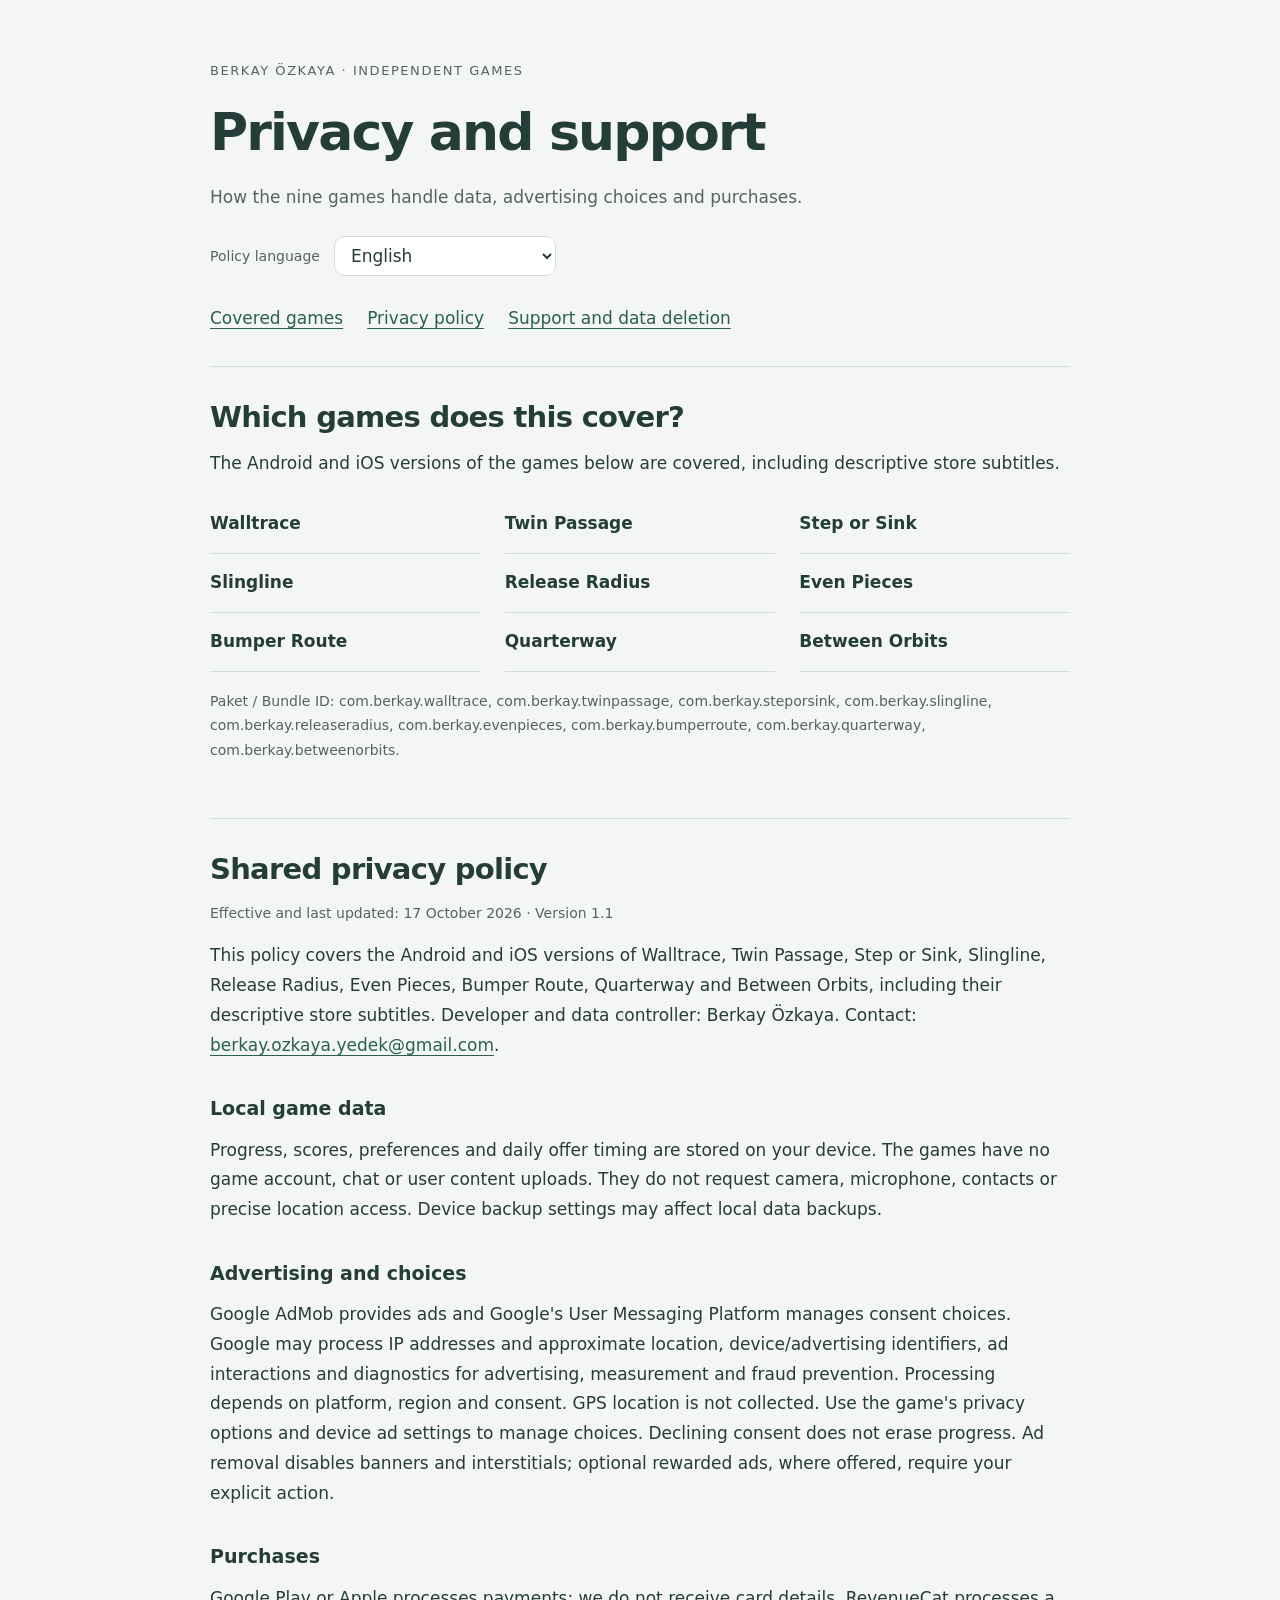
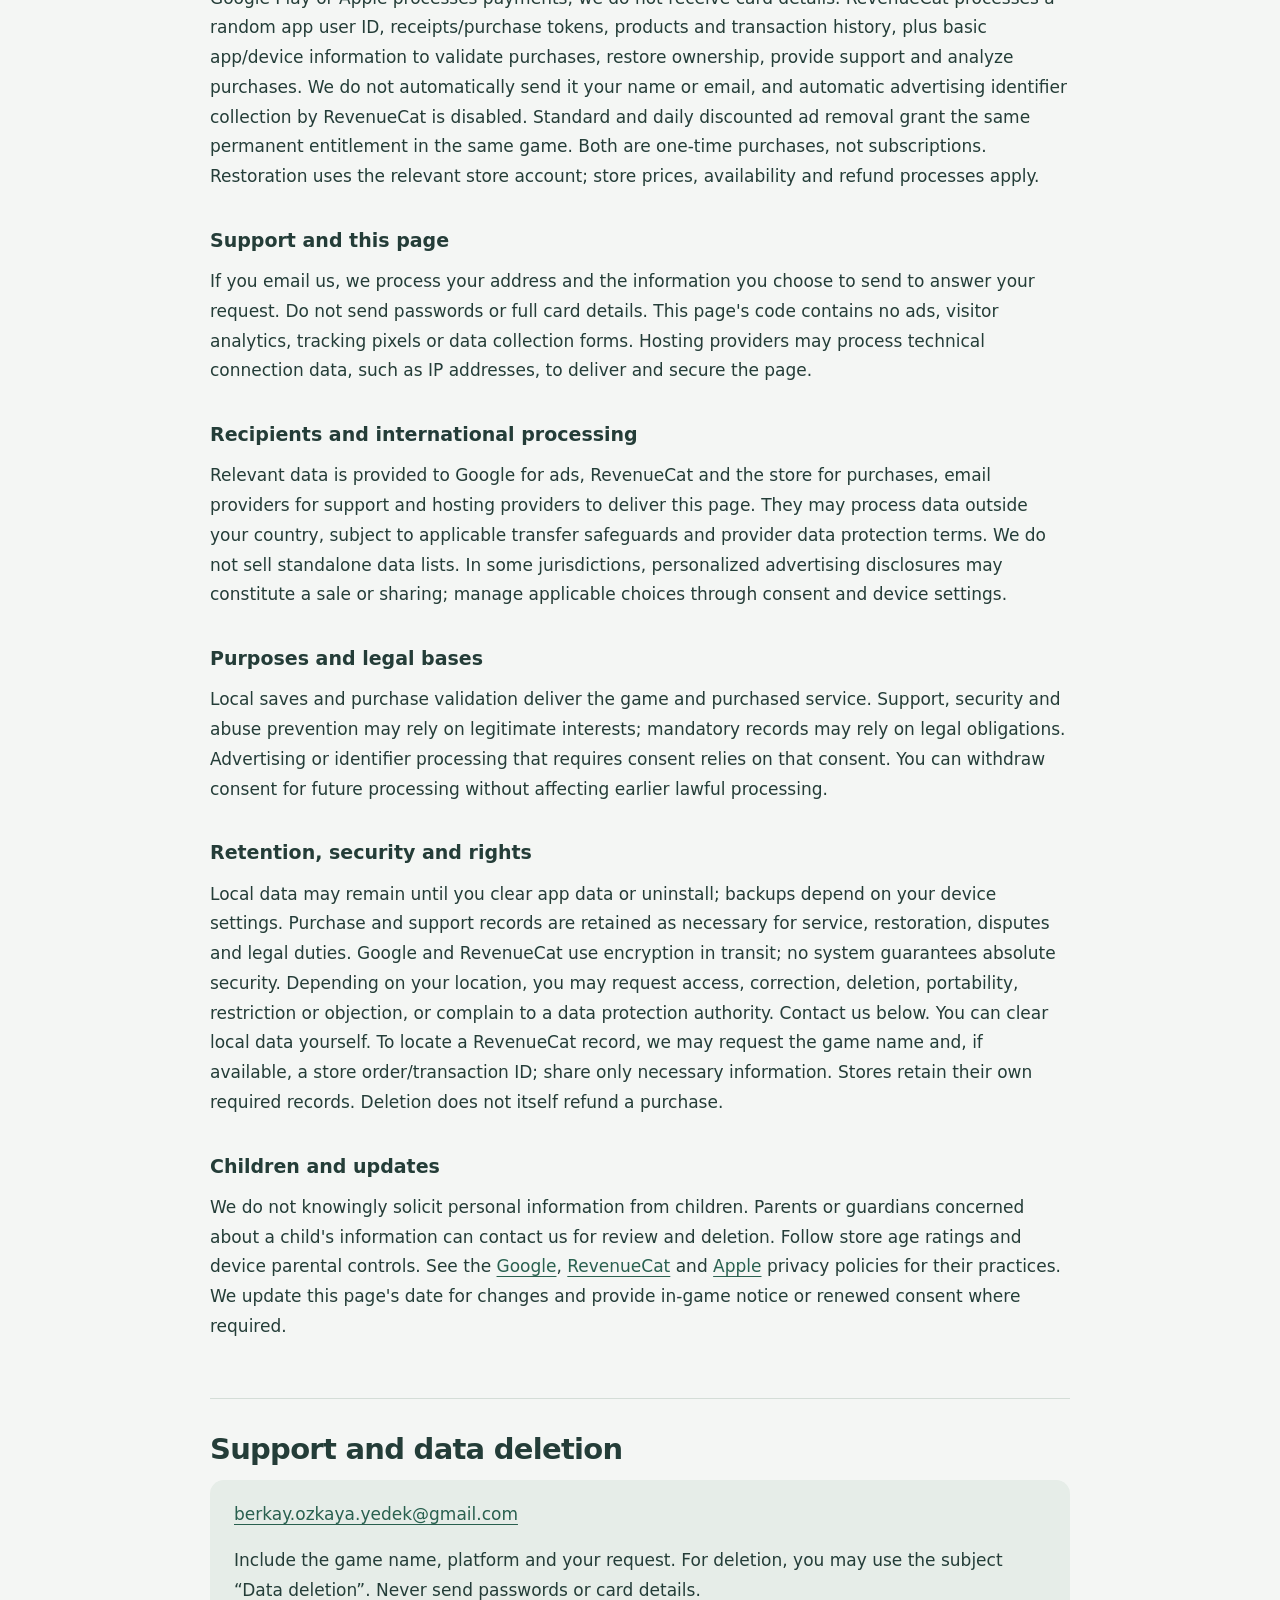
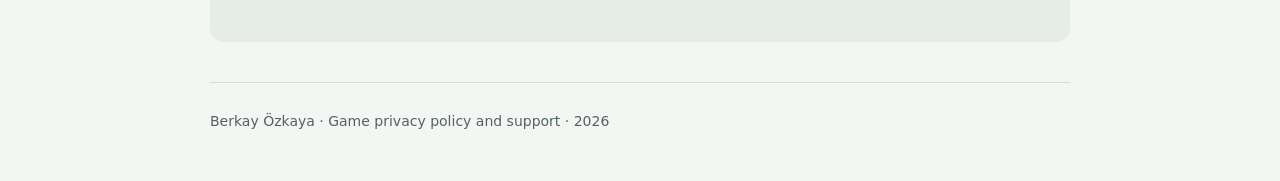
==== arcade-privacy/index.html @ fdd073fa "feat: host arcade privacy and support" ====
<!doctype html>
<html lang="tr">
<meta charset="utf-8">
<meta name="viewport" content="width=device-width,initial-scale=1">
<link rel="canonical" href="https://berkayozkya.github.io/arcade-privacy/">
<meta name="description" content="Berkay Özkaya'nın dokuz bağımsız oyunu için ortak gizlilik politikası ve destek bilgileri. Shared game privacy policy and support.">
<title>Gizlilik ve Destek · Berkay Özkaya</title>
<style>
:root{color-scheme:light;--paper:#f4f6f4;--ink:#243d38;--muted:#52645e;--line:#d4ddd7;--accent:#29604f}*{box-sizing:border-box}html{scroll-behavior:smooth;scroll-padding-top:24px}body{margin:0;background:var(--paper);color:var(--ink);font:17px/1.75 system-ui,-apple-system,BlinkMacSystemFont,"Segoe UI",sans-serif}a{color:var(--accent);text-underline-offset:4px}a:focus-visible{outline:3px solid #bc6e3b;outline-offset:5px}header,main,footer{width:min(860px,calc(100% - 40px));margin:auto}header{padding:60px 0 32px}header p{max-width:600px;color:var(--muted)}.eyebrow{font-size:13px;letter-spacing:.12em;text-transform:uppercase;color:var(--muted)}h1{font-size:clamp(32px,6vw,52px);line-height:1.15;letter-spacing:-.035em;margin:20px 0}h2{font-size:29px;line-height:1.3;letter-spacing:-.025em;margin:0 0 12px}h3{font-size:19px;margin:32px 0 10px}p{margin:0 0 16px}nav{display:flex;flex-wrap:wrap;gap:8px 24px;margin-top:28px}section{border-top:1px solid var(--line);padding:32px 0 40px}.apps{display:grid;grid-template-columns:repeat(3,1fr);gap:0 24px;list-style:none;padding:0}.apps li{padding:14px 0;border-bottom:1px solid var(--line)}.apps small{display:block;color:var(--muted);font-size:13px}.note{padding:20px 24px;background:#e6ede8;border-radius:14px}.meta{font-size:14px;color:var(--muted)}ul,ol{padding-left:24px}footer{border-top:1px solid var(--line);padding:26px 0 48px;font-size:14px;color:var(--muted)}@media(max-width:600px){header{padding-top:34px}.apps{grid-template-columns:1fr 1fr}body{font-size:16px}nav{gap:10px 18px}}@media(prefers-reduced-motion:reduce){html{scroll-behavior:auto}}

body{overflow-wrap:break-word}h1,h2{text-wrap:balance;overflow-wrap:anywhere}.language-picker{display:flex;align-items:center;gap:14px;flex-wrap:wrap;margin-top:24px}.language-picker label{font-size:14px;color:var(--muted)}select{font:inherit;color:var(--ink);background:white;border:1px solid var(--line);border-radius:10px;padding:8px 36px 8px 12px;max-width:100%}select:focus-visible{outline:3px solid #bc6e3b;outline-offset:3px}[hidden]{display:none!important}.meta{overflow-wrap:anywhere}body:not([data-locale="tr"]) .apps small{display:none}
</style>
<header>
 <div class="eyebrow">Berkay Özkaya · <span data-ui="10">Bağımsız oyunlar</span></div>
 <h1 data-ui="0">Gizlilik ve destek</h1>
 <p data-ui="1">Dokuz oyunun verilerini, reklam tercihlerini ve satın alımlarını açıklıyoruz.</p>
<div class="language-picker"><label for="policy-language" data-ui="9">Politika dili</label><select id="policy-language"><option value="tr">Türkçe</option><option value="en">English</option><option value="fr">Français</option><option value="it">Italiano</option><option value="de">Deutsch</option><option value="es">Español</option><option value="zh-CN">简体中文</option><option value="ja">日本語</option><option value="ko">한국어</option><option value="pt-BR">Português (Brasil)</option></select></div>
<nav aria-label="Sayfa bölümleri / Page sections"><a href="#oyunlar" data-ui="4">Kapsanan oyunlar</a><a href="#gizlilik" id="current-policy-link" data-ui="5">Gizlilik politikası</a><a href="#destek" data-ui="6">Destek ve veri silme</a></nav>
</header>
<main>
<section id="oyunlar" aria-labelledby="oyun-baslik">
 <h2 id="oyun-baslik" data-ui="2">Bu politika hangi oyunlar için?</h2>
 <p data-ui="3">Aşağıdaki oyunların Android ve iOS sürümleri ile mağazadaki açıklayıcı alt başlıkları kapsanır.</p>
 <ul class="apps">
  <li><strong>Walltrace</strong><small lang="tr">Duvar Hafızası</small></li><li><strong>Twin Passage</strong><small lang="tr">Çifte Kapı</small></li><li><strong>Step or Sink</strong><small lang="tr">Durursan Çöker</small></li>
  <li><strong>Slingline</strong><small lang="tr">Tek Yay</small></li><li><strong>Release Radius</strong><small lang="tr">Bırakınca Topla</small></li><li><strong>Even Pieces</strong><small lang="tr">Kalan Pay</small></li>
  <li><strong>Bumper Route</strong><small lang="tr">Tek Tampon</small></li><li><strong>Quarterway</strong><small lang="tr">Tek Dönüş</small></li><li><strong>Between Orbits</strong><small lang="tr">İçerisi / Dışarısı</small></li>
 </ul>
 <p class="meta">Paket / Bundle ID: com.berkay.walltrace, com.berkay.twinpassage, com.berkay.steporsink, com.berkay.slingline, com.berkay.releaseradius, com.berkay.evenpieces, com.berkay.bumperroute, com.berkay.quarterway, com.berkay.betweenorbits.</p>
</section>
<section class="policy" lang="tr" id="gizlilik" aria-labelledby="politika-baslik">
 <h2 id="politika-baslik">Ortak gizlilik politikası</h2>
 <p class="meta">Son güncelleme ve yürürlük tarihi: 17 Ekim 2026 · Sürüm 1.1</p>
 <p>Geliştirici ve bu oyunlar bakımından veri sorumlusu Berkay Özkaya'dır. İletişim: <a href="mailto:berkay.ozkaya.yedek@gmail.com">berkay.ozkaya.yedek@gmail.com</a>. Bu politika, oyunları ve bu destek sayfasını kullanırken verilerin nasıl işlendiğini açıklar.</p>
 <h3>1. Oyun kayıtları ve izinler</h3>
 <p>Bölüm ilerlemesi, rekorlar, tercihler ve günlük teklif süresi cihazınızda saklanır. Bu oyunlarda oyun hesabı, sohbet veya kullanıcı içeriği yükleme özelliği bulunmaz. Kamera, mikrofon, kişiler veya hassas konum izni istenmez. İşletim sisteminizin yedekleme ayarları yerel verilerin yedeklenmesini etkileyebilir.</p>
 <h3>2. Reklamlar</h3>
 <p>Reklam sunumu için Google AdMob ve izin tercihleri için Google User Messaging Platform kullanılır. Google; IP adresi ve buna dayalı yaklaşık konum, cihaz/reklam tanımlayıcıları, reklam etkileşimleri ve tanılama verilerini reklam, ölçüm ve dolandırıcılığı önleme amacıyla işleyebilir. Kullanılan veriler platforma, bölgeye ve izin tercihlerinize bağlıdır. GPS konumu toplanmaz.</p>
 <p>Gerekli bölgelerde reklam izni seçenekleri gösterilir. Oyun içindeki “Gizlilik seçenekleri” ve cihazınızın reklam ayarları üzerinden tercihlerinizi yönetebilirsiniz. İzin vermemek oyun ilerlemesini silmez. Reklamsız satın alımı banner ve bölüm arası reklamları kaldırır; isteğe bağlı ödüllü reklam sunulan sürümlerde bu reklam yalnız oyuncunun açık eylemiyle başlar.</p>
 <h3>3. Satın alımlar</h3>
 <p>Ödemeyi Google Play veya Apple App Store işler; kart bilgilerinizi almayız. RevenueCat, rastgele uygulama kullanıcı kimliği, mağaza makbuzu/satın alma belirteci, ürün ve işlem geçmişi ile temel uygulama/cihaz bilgilerini satın alım doğrulaması, sahipliğin geri yüklenmesi, destek ve satın alım analizi için işler. RevenueCat'e adınız veya e-posta adresiniz otomatik olarak gönderilmez; reklam tanımlayıcılarının RevenueCat tarafından otomatik toplanması kapalıdır.</p>
 <p>Normal reklamsız ürün ve günlük indirimli teklif aynı oyunda aynı kalıcı hakkı sağlar. Bunlar tek seferlik satın alımlardır; abonelik değildir. Geri yükleme ilgili mağaza hesabına bağlıdır. Fiyat ve uygunluk mağazada gösterilir. İade talepleri ilgili mağazanın sürecine tabidir.</p>
 <h3>4. Destek ve bu internet sayfası</h3>
 <p>Bize e-posta gönderirseniz adresinizi ve iletinizde paylaştığınız bilgileri talebinizi yanıtlamak için işleriz. Parola veya tam kart bilgisi göndermeyin. Bu sayfanın kodunda reklam, ziyaretçi analitiği, takip pikseli veya veri toplama formu bulunmaz. Barındırma hizmeti, sayfayı sunmak ve güvenliğini sağlamak için IP adresi gibi teknik bağlantı verilerini işleyebilir.</p>
 <h3>5. Paylaşım ve yurt dışına aktarım</h3>
 <p>Veriler; reklam hizmeti için Google'a, satın alım hizmeti için RevenueCat ve ilgili mağazaya, destek iletileri için e-posta hizmet sağlayıcısına ve sayfayı sunmak için barındırma sağlayıcısına aktarılabilir. Bu hizmetler verileri ülkeniz dışında da işleyebilir. Uygulanabilir hukukun gerektirdiği aktarım güvenceleri ve sağlayıcıların veri koruma koşulları geçerlidir. Verileri bağımsız bir veri listesi olarak satmayız. Bazı bölgelerde reklam tanımlayıcılarının kişiselleştirilmiş reklam için aktarımı “satış/paylaşım” sayılabilir; ilgili tercihleri izin ekranından ve cihaz ayarlarından yönetebilirsiniz.</p>
 <h3>6. İşleme amaçları ve hukuki dayanaklar</h3>
 <p>Yerel kayıt ve satın alım doğrulaması oyunun ve satın aldığınız hizmetin sağlanması içindir. Destek, güvenlik ve kötüye kullanımın önlenmesi meşru menfaatlerimize; zorunlu kayıtlar hukuki yükümlülüklere dayanabilir. İzin gerektiren reklam ve tanımlayıcı işlemleri için izin alınır. İzninizi ileriye dönük geri çekebilirsiniz; bu, önceki işlemenin hukuka uygunluğunu etkilemez.</p>
 <h3>7. Saklama ve güvenlik</h3>
 <p>Yerel kayıtlar uygulama verilerini temizleyene veya oyunu kaldırana kadar cihazda kalabilir; yedekler cihaz ayarlarınıza bağlıdır. Satın alım ve destek kayıtları hizmet, geri yükleme, uyuşmazlık çözümü ve yasal yükümlülükler için gerektiği ölçüde tutulur. Google ve RevenueCat bağlantılarında aktarım şifrelemesi kullanılır. Hiçbir sistem mutlak güvenlik garantisi vermez.</p>
 <h3>8. Haklarınız ve silme talepleri</h3>
 <p>Bulunduğunuz yere göre erişim, düzeltme, silme, taşınabilirlik, itiraz, işlemeyi kısıtlama veya yetkili veri koruma kurumuna şikâyet hakkınız olabilir. Taleplerinizi aşağıdaki destek adresine iletebilirsiniz. Yerel kayıtları cihazınızdan silebilirsiniz. RevenueCat'teki kaydınızın bulunması için oyun adı ve varsa mağaza sipariş/işlem kimliği istenebilir; yalnız gerekli bilgileri paylaşın. Mağazanın zorunlu işlem kayıtları ayrı politikalara tabidir. Veri silme talebi tek başına satın alımı iade etmez.</p>
 <h3>9. Çocukların gizliliği</h3>
 <p>Çocuklardan bilerek kişisel bilgi istemeyiz. Ebeveyn veya vasi olarak bir çocuğa ait bilgilerin işlendiğini düşünüyorsanız silme ve inceleme talebi için bize ulaşın. Mağazadaki yaş derecelendirmesini ve cihazın ebeveyn kontrollerini dikkate alın.</p>
 <h3>10. Sağlayıcı politikaları ve güncellemeler</h3>
 <p><a href="https://policies.google.com/privacy">Google gizlilik politikası</a>, <a href="https://www.revenuecat.com/privacy">RevenueCat gizlilik politikası</a> ve <a href="https://www.apple.com/legal/privacy/">Apple gizlilik politikası</a>, bu sağlayıcıların kendi işlemlerini açıklar. Önemli değişikliklerde bu sayfanın tarihini günceller, gerektiğinde oyun içinde bildirim veya yeni izin sunarız.</p>
</section>
<section class="policy" id="privacy" lang="en" aria-labelledby="english-title">
 <h2 id="english-title">Shared privacy policy</h2>
 <p class="meta">Effective and last updated: 17 October 2026 · Version 1.1</p>
 <p>This policy covers the Android and iOS versions of Walltrace, Twin Passage, Step or Sink, Slingline, Release Radius, Even Pieces, Bumper Route, Quarterway and Between Orbits, including their descriptive store subtitles. Developer and data controller: Berkay Özkaya. Contact: <a href="mailto:berkay.ozkaya.yedek@gmail.com">berkay.ozkaya.yedek@gmail.com</a>.</p>
 <h3>Local game data</h3>
 <p>Progress, scores, preferences and daily offer timing are stored on your device. The games have no game account, chat or user content uploads. They do not request camera, microphone, contacts or precise location access. Device backup settings may affect local data backups.</p>
 <h3>Advertising and choices</h3>
 <p>Google AdMob provides ads and Google's User Messaging Platform manages consent choices. Google may process IP addresses and approximate location, device/advertising identifiers, ad interactions and diagnostics for advertising, measurement and fraud prevention. Processing depends on platform, region and consent. GPS location is not collected. Use the game's privacy options and device ad settings to manage choices. Declining consent does not erase progress. Ad removal disables banners and interstitials; optional rewarded ads, where offered, require your explicit action.</p>
 <h3>Purchases</h3>
 <p>Google Play or Apple processes payments; we do not receive card details. RevenueCat processes a random app user ID, receipts/purchase tokens, products and transaction history, plus basic app/device information to validate purchases, restore ownership, provide support and analyze purchases. We do not automatically send it your name or email, and automatic advertising identifier collection by RevenueCat is disabled. Standard and daily discounted ad removal grant the same permanent entitlement in the same game. Both are one-time purchases, not subscriptions. Restoration uses the relevant store account; store prices, availability and refund processes apply.</p>
 <h3>Support and this page</h3>
 <p>If you email us, we process your address and the information you choose to send to answer your request. Do not send passwords or full card details. This page's code contains no ads, visitor analytics, tracking pixels or data collection forms. Hosting providers may process technical connection data, such as IP addresses, to deliver and secure the page.</p>
 <h3>Recipients and international processing</h3>
 <p>Relevant data is provided to Google for ads, RevenueCat and the store for purchases, email providers for support and hosting providers to deliver this page. They may process data outside your country, subject to applicable transfer safeguards and provider data protection terms. We do not sell standalone data lists. In some jurisdictions, personalized advertising disclosures may constitute a sale or sharing; manage applicable choices through consent and device settings.</p>
 <h3>Purposes and legal bases</h3>
 <p>Local saves and purchase validation deliver the game and purchased service. Support, security and abuse prevention may rely on legitimate interests; mandatory records may rely on legal obligations. Advertising or identifier processing that requires consent relies on that consent. You can withdraw consent for future processing without affecting earlier lawful processing.</p>
 <h3>Retention, security and rights</h3>
 <p>Local data may remain until you clear app data or uninstall; backups depend on your device settings. Purchase and support records are retained as necessary for service, restoration, disputes and legal duties. Google and RevenueCat use encryption in transit; no system guarantees absolute security. Depending on your location, you may request access, correction, deletion, portability, restriction or objection, or complain to a data protection authority. Contact us below. You can clear local data yourself. To locate a RevenueCat record, we may request the game name and, if available, a store order/transaction ID; share only necessary information. Stores retain their own required records. Deletion does not itself refund a purchase.</p>
 <h3>Children and updates</h3>
 <p>We do not knowingly solicit personal information from children. Parents or guardians concerned about a child's information can contact us for review and deletion. Follow store age ratings and device parental controls. See the <a href="https://policies.google.com/privacy">Google</a>, <a href="https://www.revenuecat.com/privacy">RevenueCat</a> and <a href="https://www.apple.com/legal/privacy/">Apple</a> privacy policies for their practices. We update this page's date for changes and provide in-game notice or renewed consent where required.</p>
</section>
<section class="policy" id="policy-fr" lang="fr" aria-labelledby="title-fr">
<h2 id="title-fr">Politique de confidentialité commune</h2>
<p class="meta">Date d’effet et dernière mise à jour : 17 octobre 2026 · Version 1.1</p>
<p>Cette politique couvre les versions Android et iOS des neuf jeux indiqués ci-dessus, y compris leurs sous-titres descriptifs en boutique. Développeur et responsable du traitement : Berkay Özkaya. Contact : <a href="mailto:berkay.ozkaya.yedek@gmail.com">berkay.ozkaya.yedek@gmail.com</a>.</p>
<h3>Données locales du jeu</h3>
<p>La progression, les scores, les préférences et la durée de l’offre quotidienne sont enregistrés sur votre appareil. Les jeux ne proposent ni compte de jeu, ni discussion, ni téléversement de contenu utilisateur. Ils ne demandent pas l’accès à la caméra, au microphone, aux contacts ou à la position précise. Les réglages de sauvegarde de l’appareil peuvent influer sur les copies des données locales.</p>
<h3>Publicité et choix</h3>
<p>Google AdMob fournit les publicités et Google User Messaging Platform gère les choix de consentement. Google peut traiter l’adresse IP et la position approximative qui en découle, les identifiants de l’appareil ou publicitaires, les interactions avec les annonces et les diagnostics à des fins de publicité, de mesure et de prévention de la fraude. Le traitement dépend de la plateforme, de la région et du consentement. La position GPS n’est pas collectée. Vous pouvez gérer vos choix dans les options de confidentialité du jeu et les réglages publicitaires de l’appareil. Refuser le consentement n’efface pas la progression. L’achat de suppression des publicités retire les bannières et les interstitiels ; les publicités récompensées facultatives, lorsqu’elles sont proposées, nécessitent votre action explicite.</p>
<h3>Achats</h3>
<p>Google Play ou Apple traite les paiements ; nous ne recevons pas les données de votre carte. RevenueCat traite un identifiant utilisateur d’application aléatoire, les reçus ou jetons d’achat, les produits et l’historique des transactions, ainsi que des informations élémentaires sur l’application et l’appareil, pour vérifier les achats, restaurer les droits, assurer l’assistance et analyser les achats. Nous ne lui transmettons pas automatiquement votre nom ou votre adresse électronique. La collecte automatique des identifiants publicitaires par RevenueCat est désactivée. Le produit standard et l’offre quotidienne à prix réduit accordent le même droit permanent dans le même jeu. Il s’agit d’achats uniques, sans abonnement. La restauration utilise le compte de la boutique concernée ; les prix, la disponibilité et les procédures de remboursement de cette boutique s’appliquent.</p>
<h3>Assistance et cette page</h3>
<p>Si vous nous écrivez, nous traitons votre adresse et les informations que vous choisissez d’envoyer afin de répondre à votre demande. N’envoyez pas de mot de passe ni les données complètes d’une carte bancaire. Le code de cette page ne contient ni publicité, ni outil d’analyse des visites, ni pixel de suivi, ni formulaire de collecte. L’hébergeur peut traiter des données techniques de connexion, comme l’adresse IP, pour fournir et sécuriser la page.</p>
<h3>Destinataires et traitement international</h3>
<p>Les données pertinentes sont transmises à Google pour les publicités, à RevenueCat et à la boutique pour les achats, au fournisseur de messagerie pour l’assistance et à l’hébergeur pour cette page. Ces prestataires peuvent traiter des données hors de votre pays, sous réserve des garanties de transfert applicables et de leurs conditions de protection des données. Nous ne vendons pas de listes de données autonomes. Dans certaines juridictions, la communication de données pour la publicité personnalisée peut être considérée comme une vente ou un partage ; les choix correspondants se gèrent dans les écrans de consentement et les réglages de l’appareil.</p>
<h3>Finalités et bases juridiques</h3>
<p>Les sauvegardes locales et la vérification des achats servent à fournir le jeu et le service acheté. L’assistance, la sécurité et la prévention des abus peuvent reposer sur nos intérêts légitimes ; les enregistrements obligatoires peuvent reposer sur des obligations légales. Le consentement est recueilli pour les traitements publicitaires ou d’identifiants qui l’exigent. Vous pouvez le retirer pour l’avenir sans remettre en cause la licéité des traitements antérieurs.</p>
<h3>Conservation, sécurité et droits</h3>
<p>Les données locales peuvent rester jusqu’à l’effacement des données de l’application ou sa désinstallation ; les sauvegardes dépendent des réglages de l’appareil. Les données d’achat et d’assistance sont conservées dans la mesure nécessaire au service, à la restauration, aux litiges et aux obligations légales. Les échanges avec Google et RevenueCat sont chiffrés en transit ; aucun système ne garantit une sécurité absolue. Selon votre lieu de résidence, vous pouvez demander l’accès, la rectification, l’effacement, la portabilité, la limitation ou l’opposition au traitement, ou déposer une réclamation auprès d’une autorité de protection des données. Contactez l’adresse ci-dessus. Vous pouvez effacer vous-même les données locales. Pour retrouver un dossier RevenueCat, nous pouvons demander le nom du jeu et, si disponible, l’identifiant de commande ou de transaction de la boutique ; ne partagez que les informations nécessaires. Les boutiques conservent leurs propres enregistrements obligatoires. L’effacement ne rembourse pas automatiquement un achat.</p>
<h3>Enfants et mises à jour</h3>
<p>Nous ne sollicitons pas sciemment de renseignements personnels auprès d’enfants. Un parent ou tuteur préoccupé par le traitement des données d’un enfant peut nous contacter pour examen et suppression. Tenez compte des classifications d’âge des boutiques et du contrôle parental de l’appareil. Les politiques des prestataires ci-dessous décrivent leurs pratiques. Nous actualisons la date de cette page en cas de modification et fournissons, si nécessaire, une notification dans le jeu ou une nouvelle demande de consentement.</p>
<p class="meta"><a href="https://policies.google.com/privacy">Google</a> · <a href="https://www.revenuecat.com/privacy">RevenueCat</a> · <a href="https://www.apple.com/legal/privacy/">Apple</a></p></section>
<section class="policy" id="policy-it" lang="it" aria-labelledby="title-it">
<h2 id="title-it">Informativa sulla privacy comune</h2>
<p class="meta">Data di efficacia e ultimo aggiornamento: 17 ottobre 2026 · Versione 1.1</p>
<p>Questa informativa riguarda le versioni Android e iOS dei nove giochi elencati sopra, compresi i sottotitoli descrittivi negli store. Sviluppatore e titolare del trattamento: Berkay Özkaya. Contatto: <a href="mailto:berkay.ozkaya.yedek@gmail.com">berkay.ozkaya.yedek@gmail.com</a>.</p>
<h3>Dati locali del gioco</h3>
<p>Progressi, punteggi, preferenze e durata dell’offerta giornaliera sono salvati sul dispositivo. I giochi non includono un account di gioco, una chat o il caricamento di contenuti degli utenti. Non richiedono accesso a fotocamera, microfono, contatti o posizione precisa. Le impostazioni di backup del dispositivo possono influire sulle copie dei dati locali.</p>
<h3>Pubblicità e scelte</h3>
<p>Google AdMob fornisce gli annunci e Google User Messaging Platform gestisce le scelte sul consenso. Google può trattare indirizzi IP e posizione approssimativa derivata, identificativi del dispositivo o pubblicitari, interazioni con gli annunci e dati diagnostici per pubblicità, misurazione e prevenzione delle frodi. Il trattamento dipende da piattaforma, area geografica e consenso. La posizione GPS non viene raccolta. Le scelte si gestiscono nelle opzioni privacy del gioco e nelle impostazioni pubblicitarie del dispositivo. Rifiutare il consenso non cancella i progressi. L’acquisto senza pubblicità disattiva banner e interstitial; gli eventuali annunci con premio facoltativi richiedono un’azione esplicita del giocatore.</p>
<h3>Acquisti</h3>
<p>Google Play o Apple elabora i pagamenti; non riceviamo i dati della carta. RevenueCat tratta un identificativo casuale dell’utente dell’app, ricevute o token di acquisto, prodotti e cronologia delle transazioni, oltre a informazioni di base sull’app e sul dispositivo, per verificare gli acquisti, ripristinare i diritti, fornire assistenza e analizzare gli acquisti. Non gli inviamo automaticamente nome o email; la raccolta automatica degli identificativi pubblicitari da parte di RevenueCat è disabilitata. Il prodotto standard e l’offerta giornaliera scontata concedono lo stesso diritto permanente nello stesso gioco. Sono acquisti una tantum, non abbonamenti. Il ripristino usa l’account dello store pertinente; valgono prezzi, disponibilità e procedure di rimborso dello store.</p>
<h3>Assistenza e questa pagina</h3>
<p>Se ci scrivi, trattiamo il tuo indirizzo e le informazioni che scegli di inviare per rispondere alla richiesta. Non inviare password o dati completi della carta. Il codice di questa pagina non contiene annunci, analisi dei visitatori, pixel di tracciamento o moduli di raccolta dati. Il fornitore di hosting può trattare dati tecnici di connessione, come l’indirizzo IP, per fornire e proteggere la pagina.</p>
<h3>Destinatari e trattamento internazionale</h3>
<p>I dati pertinenti vengono forniti a Google per gli annunci, a RevenueCat e allo store per gli acquisti, al servizio email per l’assistenza e all’hosting per questa pagina. Possono essere trattati fuori dal tuo paese, nel rispetto delle garanzie di trasferimento applicabili e delle condizioni di protezione dei dati dei fornitori. Non vendiamo elenchi di dati autonomi. In alcune giurisdizioni la comunicazione di dati per pubblicità personalizzata può costituire vendita o condivisione; puoi gestire le scelte pertinenti tramite consenso e impostazioni del dispositivo.</p>
<h3>Finalità e basi giuridiche</h3>
<p>I salvataggi locali e la verifica degli acquisti consentono di fornire il gioco e il servizio acquistato. Assistenza, sicurezza e prevenzione degli abusi possono basarsi sui nostri interessi legittimi; le registrazioni obbligatorie possono basarsi su obblighi di legge. I trattamenti pubblicitari o degli identificativi che richiedono consenso si basano sul consenso raccolto. Puoi revocarlo per il futuro senza pregiudicare la liceità dei trattamenti precedenti.</p>
<h3>Conservazione, sicurezza e diritti</h3>
<p>I dati locali possono rimanere fino alla cancellazione dei dati dell’app o alla disinstallazione; i backup dipendono dalle impostazioni del dispositivo. I dati di acquisto e assistenza sono conservati per quanto necessario a servizio, ripristino, controversie e obblighi legali. Le comunicazioni con Google e RevenueCat sono cifrate durante il trasferimento; nessun sistema garantisce sicurezza assoluta. In base al luogo in cui ti trovi, puoi chiedere accesso, rettifica, cancellazione, portabilità, limitazione o opposizione, oppure presentare reclamo all’autorità di protezione dei dati. Scrivici all’indirizzo sopra. Puoi cancellare i dati locali dal dispositivo. Per individuare un record RevenueCat potremmo chiedere nome del gioco ed eventuale identificativo di ordine o transazione dello store: condividi solo il necessario. Gli store conservano i propri dati obbligatori. La cancellazione non comporta automaticamente un rimborso.</p>
<h3>Minori e aggiornamenti</h3>
<p>Non chiediamo consapevolmente informazioni personali ai bambini. Genitori o tutori che ritengano siano stati trattati dati di un minore possono contattarci per verifica e cancellazione. Considera le classificazioni d’età degli store e i controlli parentali del dispositivo. Le informative dei fornitori riportate sotto descrivono le loro pratiche. Aggiorniamo la data della pagina in caso di modifiche e, se necessario, mostriamo un avviso nel gioco o chiediamo nuovamente il consenso.</p>
<p class="meta"><a href="https://policies.google.com/privacy">Google</a> · <a href="https://www.revenuecat.com/privacy">RevenueCat</a> · <a href="https://www.apple.com/legal/privacy/">Apple</a></p></section>
<section class="policy" id="policy-de" lang="de" aria-labelledby="title-de">
<h2 id="title-de">Gemeinsame Datenschutzerklärung</h2>
<p class="meta">Gültig seit und zuletzt aktualisiert: 17. Oktober 2026 · Version 1.1</p>
<p>Diese Erklärung gilt für die Android- und iOS-Versionen der neun oben genannten Spiele einschließlich ihrer beschreibenden Untertitel im Store. Entwickler und Verantwortlicher für die Datenverarbeitung: Berkay Özkaya. Kontakt: <a href="mailto:berkay.ozkaya.yedek@gmail.com">berkay.ozkaya.yedek@gmail.com</a>.</p>
<h3>Lokale Spieldaten</h3>
<p>Fortschritt, Punktestände, Einstellungen und die Laufzeit des täglichen Angebots werden auf deinem Gerät gespeichert. Die Spiele bieten weder ein Spielkonto noch Chat oder das Hochladen von Nutzerinhalten. Sie fordern keinen Zugriff auf Kamera, Mikrofon, Kontakte oder den genauen Standort an. Die Sicherungseinstellungen des Geräts können lokale Datensicherungen beeinflussen.</p>
<h3>Werbung und Auswahlmöglichkeiten</h3>
<p>Google AdMob stellt Werbung bereit; Googles User Messaging Platform verwaltet Einwilligungsentscheidungen. Google kann IP-Adressen und daraus abgeleitete ungefähre Standorte, Geräte- oder Werbekennungen, Anzeigeninteraktionen und Diagnosedaten für Werbung, Messung und Betrugsprävention verarbeiten. Die Verarbeitung hängt von Plattform, Region und Einwilligung ab. GPS-Standortdaten werden nicht erhoben. Du kannst deine Auswahl in den Datenschutzoptionen des Spiels und den Werbeeinstellungen des Geräts verwalten. Eine verweigerte Einwilligung löscht den Fortschritt nicht. Der Kauf zur Werbeentfernung deaktiviert Banner und Zwischenanzeigen; gegebenenfalls angebotene freiwillige Anzeigen mit Belohnung starten nur durch deine ausdrückliche Aktion.</p>
<h3>Käufe</h3>
<p>Google Play oder Apple verarbeitet die Zahlung; wir erhalten keine Kartendaten. RevenueCat verarbeitet eine zufällige App-Nutzerkennung, Belege oder Kauftokens, Produkte und den Transaktionsverlauf sowie grundlegende App- und Gerätedaten, um Käufe zu prüfen, Berechtigungen wiederherzustellen, Support zu leisten und Käufe auszuwerten. Wir übermitteln deinen Namen oder deine E-Mail-Adresse nicht automatisch. Die automatische Erfassung von Werbekennungen durch RevenueCat ist deaktiviert. Das reguläre Produkt und das vergünstigte Tagesangebot gewähren dieselbe dauerhafte Berechtigung im selben Spiel. Es sind Einmalkäufe, keine Abonnements. Die Wiederherstellung erfolgt über das jeweilige Store-Konto; Preise, Verfügbarkeit und Erstattungsverfahren des Stores gelten.</p>
<h3>Support und diese Seite</h3>
<p>Wenn du uns eine E-Mail sendest, verarbeiten wir deine Adresse und die von dir übermittelten Angaben zur Beantwortung deiner Anfrage. Sende keine Passwörter oder vollständigen Kartendaten. Der Code dieser Seite enthält keine Werbung, Besucheranalyse, Tracking-Pixel oder Formulare zur Datenerfassung. Der Hostinganbieter kann technische Verbindungsdaten wie die IP-Adresse verarbeiten, um die Seite bereitzustellen und abzusichern.</p>
<h3>Empfänger und internationale Verarbeitung</h3>
<p>Relevante Daten gehen an Google für Werbung, RevenueCat und den Store für Käufe, den E-Mail-Anbieter für Support und den Hostinganbieter für diese Seite. Diese Anbieter können Daten außerhalb deines Landes verarbeiten; anwendbare Übermittlungsgarantien und ihre Datenschutzbedingungen gelten. Wir verkaufen keine eigenständigen Datenlisten. In manchen Rechtsordnungen kann die Weitergabe für personalisierte Werbung als Verkauf oder Teilen gelten. Entsprechende Einstellungen kannst du über Einwilligungsdialoge und Geräteeinstellungen verwalten.</p>
<h3>Zwecke und Rechtsgrundlagen</h3>
<p>Lokale Speicherstände und Kaufprüfungen dienen der Bereitstellung des Spiels und der gekauften Leistung. Support, Sicherheit und Missbrauchsvermeidung können auf berechtigten Interessen beruhen; vorgeschriebene Aufzeichnungen auf gesetzlichen Pflichten. Einwilligungspflichtige Werbe- oder Kennungsverarbeitung erfolgt auf Grundlage der erteilten Einwilligung. Du kannst diese für die Zukunft widerrufen; die Rechtmäßigkeit früherer Verarbeitung bleibt unberührt.</p>
<h3>Speicherung, Sicherheit und Rechte</h3>
<p>Lokale Daten können bis zum Löschen der App-Daten oder zur Deinstallation verbleiben; Sicherungen hängen von den Geräteeinstellungen ab. Kauf- und Supportdaten werden so lange aufbewahrt, wie dies für Leistung, Wiederherstellung, Streitfälle und gesetzliche Pflichten erforderlich ist. Verbindungen zu Google und RevenueCat sind beim Transport verschlüsselt; kein System garantiert absolute Sicherheit. Je nach Aufenthaltsort kannst du Auskunft, Berichtigung, Löschung, Übertragbarkeit, Einschränkung oder Widerspruch verlangen oder dich bei einer Datenschutzbehörde beschweren. Schreibe an die obige Adresse. Lokale Daten kannst du selbst löschen. Zum Auffinden eines RevenueCat-Datensatzes können wir den Spielnamen und, falls vorhanden, die Bestell- oder Transaktionsnummer des Stores erfragen. Teile nur notwendige Angaben. Stores bewahren ihre eigenen vorgeschriebenen Aufzeichnungen auf. Eine Löschung bewirkt nicht automatisch eine Erstattung.</p>
<h3>Kinder und Änderungen</h3>
<p>Wir fordern Kinder nicht wissentlich zur Angabe personenbezogener Daten auf. Eltern oder Sorgeberechtigte können sich bei Bedenken zu Daten eines Kindes zwecks Prüfung und Löschung an uns wenden. Beachte Store-Altersfreigaben und die Kindersicherung des Geräts. Die unten verlinkten Datenschutzerklärungen der Anbieter erläutern deren Verfahren. Bei Änderungen aktualisieren wir das Datum dieser Seite und informieren bei Bedarf im Spiel oder holen erneut eine Einwilligung ein.</p>
<p class="meta"><a href="https://policies.google.com/privacy">Google</a> · <a href="https://www.revenuecat.com/privacy">RevenueCat</a> · <a href="https://www.apple.com/legal/privacy/">Apple</a></p></section>
<section class="policy" id="policy-es" lang="es" aria-labelledby="title-es">
<h2 id="title-es">Política de privacidad compartida</h2>
<p class="meta">Fecha de entrada en vigor y última actualización: 17 de octubre de 2026 · Versión 1.1</p>
<p>Esta política se aplica a las versiones para Android e iOS de los nueve juegos indicados arriba, incluidos sus subtítulos descriptivos en las tiendas. Desarrollador y responsable del tratamiento: Berkay Özkaya. Contacto: <a href="mailto:berkay.ozkaya.yedek@gmail.com">berkay.ozkaya.yedek@gmail.com</a>.</p>
<h3>Datos locales del juego</h3>
<p>El progreso, las puntuaciones, las preferencias y la duración de la oferta diaria se guardan en el dispositivo. Los juegos no incluyen cuenta de juego, chat ni carga de contenido de usuarios. No solicitan acceso a la cámara, al micrófono, a los contactos ni a la ubicación precisa. La configuración de copias de seguridad del dispositivo puede afectar a las copias de los datos locales.</p>
<h3>Publicidad y opciones</h3>
<p>Google AdMob proporciona anuncios y Google User Messaging Platform gestiona las opciones de consentimiento. Google puede tratar direcciones IP y la ubicación aproximada derivada, identificadores del dispositivo o publicitarios, interacciones con anuncios y diagnósticos para publicidad, medición y prevención del fraude. El tratamiento depende de la plataforma, la región y el consentimiento. No se recoge la ubicación GPS. Puedes gestionar tus opciones en las opciones de privacidad del juego y los ajustes publicitarios del dispositivo. Rechazar el consentimiento no borra el progreso. La compra para quitar anuncios desactiva los banners y los intersticiales; los anuncios con recompensa opcionales, cuando se ofrezcan, requieren una acción expresa del jugador.</p>
<h3>Compras</h3>
<p>Google Play o Apple procesa los pagos; no recibimos los datos de tu tarjeta. RevenueCat trata un identificador aleatorio de usuario de la aplicación, recibos o tokens de compra, productos e historial de transacciones, además de información básica sobre la aplicación y el dispositivo, para verificar compras, restaurar derechos, prestar asistencia y analizar compras. No le enviamos automáticamente tu nombre o correo electrónico; la recogida automática de identificadores publicitarios de RevenueCat está desactivada. El producto habitual y la oferta diaria con descuento conceden el mismo derecho permanente en el mismo juego. Son compras de pago único, no suscripciones. La restauración utiliza la cuenta de la tienda correspondiente; se aplican sus precios, disponibilidad y procedimientos de reembolso.</p>
<h3>Asistencia y esta página</h3>
<p>Si nos escribes, tratamos tu dirección y la información que decidas enviar para responder a tu solicitud. No envíes contraseñas ni datos completos de tarjetas. El código de esta página no contiene anuncios, analítica de visitantes, píxeles de seguimiento ni formularios de recogida de datos. El proveedor de alojamiento puede tratar datos técnicos de conexión, como la dirección IP, para servir y proteger la página.</p>
<h3>Destinatarios y tratamiento internacional</h3>
<p>Los datos pertinentes se facilitan a Google para los anuncios, a RevenueCat y la tienda para las compras, al proveedor de correo para la asistencia y al de alojamiento para esta página. Pueden tratar datos fuera de tu país, con las garantías de transferencia aplicables y las condiciones de protección de datos de los proveedores. No vendemos listas independientes de datos. En algunas jurisdicciones, la comunicación de datos para publicidad personalizada puede considerarse venta o intercambio; las opciones correspondientes se gestionan mediante el consentimiento y los ajustes del dispositivo.</p>
<h3>Finalidades y bases jurídicas</h3>
<p>Los guardados locales y la verificación de compras permiten prestar el juego y el servicio adquirido. La asistencia, la seguridad y la prevención de abusos pueden basarse en intereses legítimos; los registros obligatorios, en obligaciones legales. Los tratamientos publicitarios o de identificadores que requieren consentimiento se basan en el consentimiento obtenido. Puedes retirarlo para el futuro sin afectar a la licitud del tratamiento anterior.</p>
<h3>Conservación, seguridad y derechos</h3>
<p>Los datos locales pueden permanecer hasta que borres los datos de la aplicación o la desinstales; las copias dependen de la configuración del dispositivo. Los datos de compras y asistencia se conservan en la medida necesaria para el servicio, la restauración, las disputas y las obligaciones legales. Las conexiones con Google y RevenueCat utilizan cifrado en tránsito; ningún sistema garantiza seguridad absoluta. Según tu ubicación, puedes solicitar acceso, rectificación, supresión, portabilidad, limitación u oposición, o reclamar ante una autoridad de protección de datos. Escríbenos a la dirección indicada. Puedes borrar los datos locales por tu cuenta. Para localizar un registro de RevenueCat podemos pedir el nombre del juego y, si lo tienes, el identificador de pedido o transacción de la tienda; comparte solo lo necesario. Las tiendas conservan sus propios registros obligatorios. La eliminación no implica por sí sola el reembolso de una compra.</p>
<h3>Menores y actualizaciones</h3>
<p>No solicitamos deliberadamente información personal a menores. Los padres o tutores preocupados por el tratamiento de los datos de un menor pueden ponerse en contacto para su revisión y eliminación. Ten en cuenta las clasificaciones de edad de las tiendas y los controles parentales del dispositivo. Las políticas de los proveedores enlazadas a continuación describen sus prácticas. Actualizamos la fecha de esta página cuando hay cambios y, cuando procede, mostramos un aviso en el juego o solicitamos de nuevo el consentimiento.</p>
<p class="meta"><a href="https://policies.google.com/privacy">Google</a> · <a href="https://www.revenuecat.com/privacy">RevenueCat</a> · <a href="https://www.apple.com/legal/privacy/">Apple</a></p></section>
<section class="policy" id="policy-zh-CN" lang="zh-CN" aria-labelledby="title-zh-CN">
<h2 id="title-zh-CN">共同隐私政策</h2>
<p class="meta">生效及最后更新日期：2026年10月17日 · 版本1.1</p>
<p>本政策适用于上方列出的九款游戏的Android和iOS版本，包括商店中使用的描述性副标题。开发者及数据控制者：Berkay Özkaya。联系邮箱：<a href="mailto:berkay.ozkaya.yedek@gmail.com">berkay.ozkaya.yedek@gmail.com</a>。</p>
<h3>本地游戏数据</h3>
<p>关卡进度、分数、偏好设置和每日优惠的计时数据保存在您的设备上。游戏不提供游戏账号、聊天或用户内容上传功能，不请求访问摄像头、麦克风、通讯录或精确位置。设备的备份设置可能影响本地数据备份。</p>
<h3>广告与选择</h3>
<p>Google AdMob提供广告，Google User Messaging Platform管理同意选项。Google可能为广告、衡量效果和防范欺诈处理IP地址及由此推算的大致位置、设备或广告标识符、广告互动和诊断数据。具体处理取决于平台、地区和您的同意选择。我们不收集GPS位置。您可以通过游戏内的隐私选项和设备广告设置管理选择。拒绝同意不会删除游戏进度。移除广告的购买会关闭横幅和插屏广告；在提供可选激励广告的版本中，只有玩家明确操作才会启动这类广告。</p>
<h3>购买</h3>
<p>付款由Google Play或Apple处理，我们不会收到银行卡信息。RevenueCat处理随机生成的应用用户ID、收据或购买令牌、商品和交易记录，以及基本的应用和设备信息，用于验证购买、恢复已拥有的权益、提供支持和分析购买。我们不会自动向RevenueCat发送您的姓名或邮箱，RevenueCat的广告标识符自动收集功能已关闭。标准去广告商品和每日折扣优惠在同一游戏中授予相同的永久权益。两者均为一次性购买，不是订阅。恢复购买需要相应商店账号；价格、可用性和退款适用商店的流程。</p>
<h3>支持与本网页</h3>
<p>如果您发送邮件，我们会处理您的邮箱及您主动提供的信息，以回复请求。请勿发送密码或完整银行卡信息。本网页代码不包含广告、访客分析、追踪像素或数据收集表单。托管服务商可能为提供和保护网页处理IP地址等技术连接数据。</p>
<h3>接收方与跨境处理</h3>
<p>相关数据会因广告服务提供给Google，因购买服务提供给RevenueCat和相应商店，因支持提供给邮件服务商，因网页展示提供给托管服务商。这些服务商可能在您所在国家以外处理数据，并适用法律要求的传输保障及服务商的数据保护条款。我们不销售独立的数据名单。在某些司法管辖区，为个性化广告披露数据可能被视为“出售”或“共享”；您可通过同意界面和设备设置管理相关选择。</p>
<h3>处理目的与法律依据</h3>
<p>本地存档和购买验证用于提供游戏及已购买的服务。支持、安全和防止滥用可能基于正当利益；必须保存的记录可能基于法律义务。对于依法需要同意的广告或标识符处理，我们会取得同意。您可以撤回对未来处理的同意，这不会影响此前合法处理的效力。</p>
<h3>保存、安全与权利</h3>
<p>本地数据可能保留到您清除应用数据或卸载游戏为止，备份取决于设备设置。购买及支持记录会在提供服务、恢复权益、解决争议和履行法律义务所需的范围内保存。与Google和RevenueCat的连接使用传输加密，但任何系统都无法保证绝对安全。根据您所在地区，您可能有权要求访问、更正、删除、数据可携带、限制处理或提出反对，亦可向数据保护主管机构投诉。请联系上方邮箱。您可自行删除本地数据。为查找RevenueCat记录，我们可能询问游戏名称，以及您持有的商店订单号或交易号；请仅提供必要信息。商店按照其自身政策保留法定交易记录。删除数据本身不会退还购买款项。</p>
<h3>儿童与更新</h3>
<p>我们不会明知而向儿童索取个人信息。如果父母或监护人担心儿童信息被处理，可联系我们申请审查和删除。请注意商店年龄分级和设备家长控制。下方服务商的隐私政策说明其自身做法。发生变更时，我们会更新本网页日期，并在需要时于游戏内通知或重新征求同意。</p>
<p class="meta"><a href="https://policies.google.com/privacy">Google</a> · <a href="https://www.revenuecat.com/privacy">RevenueCat</a> · <a href="https://www.apple.com/legal/privacy/">Apple</a></p></section>
<section class="policy" id="policy-ja" lang="ja" aria-labelledby="title-ja">
<h2 id="title-ja">共通プライバシーポリシー</h2>
<p class="meta">施行日・最終更新日：2026年10月17日 · バージョン1.1</p>
<p>本ポリシーは、上記9作品のAndroid版とiOS版に適用され、ストアで説明用の副題を使用する場合も含みます。開発者およびデータ管理者：Berkay Özkaya。連絡先：<a href="mailto:berkay.ozkaya.yedek@gmail.com">berkay.ozkaya.yedek@gmail.com</a>。</p>
<h3>端末内のゲームデータ</h3>
<p>進行状況、スコア、設定、毎日のオファーの残り時間は端末に保存されます。ゲームアカウント、チャット、ユーザーコンテンツのアップロード機能はありません。カメラ、マイク、連絡先、正確な位置情報へのアクセスは求めません。端末のバックアップ設定によって、ローカルデータのバックアップが変わる場合があります。</p>
<h3>広告と選択</h3>
<p>広告にはGoogle AdMobを、同意の選択管理にはGoogle User Messaging Platformを使用します。Googleは、広告、効果測定、不正防止のために、IPアドレスとそこから推定されるおおよその位置、端末・広告識別子、広告操作、診断データを処理する場合があります。処理内容はプラットフォーム、地域、同意状況によって異なります。GPS位置情報は収集しません。ゲーム内のプライバシー設定と端末の広告設定から選択を管理できます。同意を拒否しても進行状況は消えません。広告削除の購入でバナーとインタースティシャル広告が無効になります。任意のリワード広告を提供する版では、プレイヤーの明示的な操作でのみ広告が始まります。</p>
<h3>購入</h3>
<p>決済はGoogle PlayまたはAppleが処理し、当方がカード情報を受け取ることはありません。RevenueCatは、購入確認、所有権の復元、サポート、購入分析のため、ランダムなアプリユーザーID、レシート・購入トークン、商品・取引履歴、基本的なアプリ・端末情報を処理します。氏名やメールアドレスを自動送信することはなく、RevenueCatによる広告識別子の自動収集は無効です。通常の広告削除商品と毎日の割引オファーは、同じゲームで同じ永続的な権利を付与します。いずれも買い切りで、サブスクリプションではありません。復元には該当ストアのアカウントを使用し、価格、提供状況、返金手続きはストアに従います。</p>
<h3>サポートと本ページ</h3>
<p>メールでお問い合わせいただいた場合、返信のためにアドレスと任意に送信された情報を処理します。パスワードやカード情報の全桁を送らないでください。本ページのコードには広告、訪問者解析、追跡ピクセル、データ収集フォームはありません。ホスティング事業者は、ページの提供と安全確保のためにIPアドレスなどの技術的な接続データを処理する場合があります。</p>
<h3>提供先と国外での処理</h3>
<p>関連データは、広告のためGoogleに、購入のためRevenueCatとストアに、サポートのためメール事業者に、本ページの提供のためホスティング事業者に提供されます。これらの事業者は、お住まいの国の国外で処理する場合があり、適用される移転保護措置と各事業者のデータ保護条件が適用されます。当方は独立したデータリストを販売しません。一部の法域では、パーソナライズ広告のための開示が販売・共有に該当する場合があります。関連する選択は同意画面や端末設定で管理できます。</p>
<h3>目的と法的根拠</h3>
<p>ローカル保存と購入確認はゲームと購入済みサービスの提供を目的とします。サポート、安全確保、不正利用防止は正当な利益に、法定記録は法的義務に基づく場合があります。同意が必要な広告や識別子の処理は取得した同意に基づきます。将来の処理に対する同意は撤回でき、それ以前の適法な処理には影響しません。</p>
<h3>保存、安全性、権利</h3>
<p>ローカルデータはアプリデータの消去またはアンインストールまで残る場合があり、バックアップは端末設定によります。購入・サポート記録は、サービス、復元、紛争対応、法的義務に必要な範囲で保存されます。GoogleとRevenueCatへの通信には転送時の暗号化を使用しますが、絶対的な安全性は保証できません。お住まいの地域によって、アクセス、訂正、削除、ポータビリティ、処理の制限・異議申立てや、データ保護当局への苦情申立ての権利がある場合があります。上記アドレスまでご連絡ください。ローカルデータはご自身で削除できます。RevenueCatの記録を特定するため、ゲーム名と、分かる場合はストアの注文・取引IDをお尋ねすることがあります。必要な情報のみ共有してください。ストアは独自の規則で法定記録を保持します。データ削除だけでは購入の返金にはなりません。</p>
<h3>子どもと更新</h3>
<p>子どもから個人情報を意図的に求めることはありません。子どもの情報の処理に懸念がある保護者の方は、確認・削除のためご連絡ください。ストアの年齢区分と端末のペアレンタルコントロールをご確認ください。各事業者の取り扱いについては下記のポリシーをご覧ください。変更時は本ページの日付を更新し、必要に応じてゲーム内通知や同意の再取得を行います。</p>
<p class="meta"><a href="https://policies.google.com/privacy">Google</a> · <a href="https://www.revenuecat.com/privacy">RevenueCat</a> · <a href="https://www.apple.com/legal/privacy/">Apple</a></p></section>
<section class="policy" id="policy-ko" lang="ko" aria-labelledby="title-ko">
<h2 id="title-ko">공통 개인정보 처리방침</h2>
<p class="meta">시행일 및 최종 수정일: 2026년 10월 17일 · 버전 1.1</p>
<p>이 방침은 위에 나열된 아홉 게임의 Android 및 iOS 버전에 적용되며, 스토어에서 사용하는 설명용 부제도 포함합니다. 개발자 및 개인정보 처리 책임자: Berkay Özkaya. 연락처: <a href="mailto:berkay.ozkaya.yedek@gmail.com">berkay.ozkaya.yedek@gmail.com</a>.</p>
<h3>기기에 저장되는 게임 데이터</h3>
<p>진행 상황, 점수, 설정과 일일 할인 제안의 시간 정보는 기기에 저장됩니다. 게임 계정, 채팅 또는 사용자 콘텐츠 업로드 기능은 없습니다. 카메라, 마이크, 연락처나 정확한 위치에 대한 접근을 요청하지 않습니다. 기기의 백업 설정에 따라 로컬 데이터의 백업이 달라질 수 있습니다.</p>
<h3>광고와 선택</h3>
<p>Google AdMob이 광고를 제공하고 Google User Messaging Platform이 동의 선택을 관리합니다. Google은 광고, 측정, 사기 방지를 위해 IP 주소 및 그로부터 추정한 대략적인 위치, 기기·광고 식별자, 광고 상호작용 및 진단 데이터를 처리할 수 있습니다. 처리는 플랫폼, 지역과 동의 여부에 따라 다릅니다. GPS 위치는 수집하지 않습니다. 게임 내 개인정보 옵션과 기기의 광고 설정에서 선택을 관리할 수 있습니다. 동의를 거부해도 진행 상황은 삭제되지 않습니다. 광고 제거 구매는 배너와 전면 광고를 비활성화합니다. 선택형 보상 광고를 제공하는 버전에서는 플레이어의 명시적인 행동으로만 광고가 시작됩니다.</p>
<h3>구매</h3>
<p>결제는 Google Play 또는 Apple이 처리하며 당사는 카드 정보를 받지 않습니다. RevenueCat은 구매 확인, 소유 권한 복원, 지원 및 구매 분석을 위해 무작위 앱 사용자 ID, 영수증·구매 토큰, 상품과 거래 내역, 기본적인 앱·기기 정보를 처리합니다. 이름이나 이메일을 자동으로 보내지 않으며 RevenueCat의 광고 식별자 자동 수집은 꺼져 있습니다. 일반 광고 제거 상품과 일일 할인 제안은 같은 게임에서 동일한 영구 권한을 제공합니다. 둘 다 일회성 구매이며 구독이 아닙니다. 복원에는 해당 스토어 계정이 사용되며 가격, 제공 여부와 환불 절차는 스토어의 기준을 따릅니다.</p>
<h3>지원과 이 페이지</h3>
<p>이메일을 보내면 요청에 답하기 위해 이메일 주소와 자발적으로 보내신 정보를 처리합니다. 비밀번호나 전체 카드 정보를 보내지 마세요. 이 페이지의 코드에는 광고, 방문자 분석, 추적 픽셀이나 데이터 수집 양식이 없습니다. 호스팅 제공업체는 페이지 제공과 보안을 위해 IP 주소 같은 기술적 연결 데이터를 처리할 수 있습니다.</p>
<h3>제공받는 자와 국외 처리</h3>
<p>관련 데이터는 광고를 위해 Google에, 구매를 위해 RevenueCat과 스토어에, 지원을 위해 이메일 제공업체에, 이 페이지 제공을 위해 호스팅 제공업체에 전달됩니다. 이들은 거주 국가 밖에서 데이터를 처리할 수 있으며, 적용 법률에 따른 이전 보호 조치와 제공업체의 데이터 보호 조건이 적용됩니다. 당사는 독립적인 데이터 목록을 판매하지 않습니다. 일부 관할권에서는 맞춤형 광고를 위한 정보 제공이 판매 또는 공유로 간주될 수 있습니다. 해당 선택은 동의 화면과 기기 설정에서 관리할 수 있습니다.</p>
<h3>목적과 법적 근거</h3>
<p>로컬 저장과 구매 확인은 게임과 구매한 서비스를 제공하기 위한 것입니다. 지원, 보안 및 남용 방지는 정당한 이익에, 필수 기록은 법적 의무에 근거할 수 있습니다. 동의가 필요한 광고·식별자 처리는 받은 동의에 근거합니다. 향후 처리에 대한 동의를 철회할 수 있으며 이전의 적법한 처리에는 영향을 주지 않습니다.</p>
<h3>보관, 보안과 권리</h3>
<p>로컬 데이터는 앱 데이터를 지우거나 앱을 삭제할 때까지 남을 수 있고 백업은 기기 설정에 따릅니다. 구매 및 지원 기록은 서비스, 복원, 분쟁과 법적 의무에 필요한 범위에서 보관됩니다. Google 및 RevenueCat과의 연결은 전송 중 암호화를 사용하지만 어떤 시스템도 완전한 보안을 보장하지는 않습니다. 거주 지역에 따라 열람, 정정, 삭제, 이동, 처리 제한이나 이의를 요청하거나 개인정보 감독기관에 민원을 제기할 권리가 있을 수 있습니다. 위 이메일로 연락해 주세요. 로컬 데이터는 직접 삭제할 수 있습니다. RevenueCat 기록을 찾기 위해 게임 이름과, 알고 있는 경우 스토어 주문·거래 ID를 요청할 수 있습니다. 필요한 정보만 제공해 주세요. 스토어는 자체 정책에 따라 필수 거래 기록을 보관합니다. 데이터 삭제만으로 구매가 환불되지는 않습니다.</p>
<h3>아동과 변경</h3>
<p>아동에게 고의로 개인정보를 요구하지 않습니다. 아동의 정보 처리에 우려가 있는 부모나 보호자는 검토와 삭제를 위해 연락할 수 있습니다. 스토어 연령 등급과 기기의 자녀 보호 기능을 확인해 주세요. 아래 제공업체의 개인정보 처리방침에서 각 업체의 처리 방식을 확인할 수 있습니다. 변경 시 이 페이지의 날짜를 수정하고 필요한 경우 게임 내 알림이나 새로운 동의 요청을 제공합니다.</p>
<p class="meta"><a href="https://policies.google.com/privacy">Google</a> · <a href="https://www.revenuecat.com/privacy">RevenueCat</a> · <a href="https://www.apple.com/legal/privacy/">Apple</a></p></section>
<section class="policy" id="policy-pt-BR" lang="pt-BR" aria-labelledby="title-pt-BR">
<h2 id="title-pt-BR">Política de privacidade compartilhada</h2>
<p class="meta">Vigência e última atualização: 17 de outubro de 2026 · Versão 1.1</p>
<p>Esta política abrange as versões Android e iOS dos nove jogos listados acima, inclusive seus subtítulos descritivos nas lojas. Desenvolvedor e controlador dos dados: Berkay Özkaya. Contato: <a href="mailto:berkay.ozkaya.yedek@gmail.com">berkay.ozkaya.yedek@gmail.com</a>.</p>
<h3>Dados locais do jogo</h3>
<p>O progresso, as pontuações, as preferências e a duração da oferta diária ficam armazenados no dispositivo. Os jogos não oferecem conta de jogo, chat nem envio de conteúdo de usuários. Não solicitam acesso à câmera, ao microfone, aos contatos nem à localização precisa. As configurações de backup do dispositivo podem afetar as cópias dos dados locais.</p>
<h3>Publicidade e escolhas</h3>
<p>O Google AdMob fornece anúncios, e a Google User Messaging Platform gerencia as escolhas de consentimento. O Google pode tratar endereços IP e a localização aproximada derivada, identificadores de dispositivo ou publicidade, interações com anúncios e diagnósticos para publicidade, medição e prevenção a fraudes. O tratamento depende da plataforma, da região e do consentimento. A localização por GPS não é coletada. Você pode gerenciar suas escolhas nas opções de privacidade do jogo e nas configurações de anúncios do dispositivo. Recusar o consentimento não apaga o progresso. A compra de remoção de anúncios desativa banners e intersticiais; anúncios opcionais com recompensa, quando oferecidos, exigem uma ação expressa do jogador.</p>
<h3>Compras</h3>
<p>O Google Play ou a Apple processa os pagamentos; não recebemos os dados do seu cartão. A RevenueCat trata um ID aleatório de usuário do aplicativo, recibos ou tokens de compra, produtos e histórico de transações, além de informações básicas do aplicativo e dispositivo, para validar compras, restaurar direitos, prestar suporte e analisar compras. Não enviamos automaticamente seu nome nem e-mail, e a coleta automática de identificadores de publicidade pela RevenueCat está desativada. O produto padrão e a oferta diária com desconto concedem o mesmo direito permanente no mesmo jogo. São compras únicas, não assinaturas. A restauração usa a conta da loja correspondente; aplicam-se os preços, a disponibilidade e os procedimentos de reembolso da loja.</p>
<h3>Suporte e esta página</h3>
<p>Se você enviar um e-mail, trataremos seu endereço e as informações que decidir enviar para responder à solicitação. Não envie senhas nem dados completos de cartão. O código desta página não contém anúncios, análise de visitantes, pixels de rastreamento nem formulários de coleta de dados. O serviço de hospedagem pode tratar dados técnicos de conexão, como o endereço IP, para disponibilizar e proteger a página.</p>
<h3>Destinatários e tratamento internacional</h3>
<p>Os dados pertinentes são fornecidos ao Google para anúncios, à RevenueCat e à loja para compras, ao serviço de e-mail para suporte e à hospedagem para esta página. Esses prestadores podem tratar dados fora do seu país, sujeitos às salvaguardas de transferência aplicáveis e às condições de proteção de dados dos fornecedores. Não vendemos listas independentes de dados. Em algumas jurisdições, a divulgação para publicidade personalizada pode ser considerada venda ou compartilhamento. As escolhas correspondentes podem ser gerenciadas nas telas de consentimento e configurações do dispositivo.</p>
<h3>Finalidades e bases legais</h3>
<p>Os salvamentos locais e a validação de compras servem para fornecer o jogo e o serviço adquirido. Suporte, segurança e prevenção de abusos podem se basear em interesses legítimos; registros obrigatórios podem se basear em obrigações legais. O tratamento de publicidade ou identificadores que exige consentimento utiliza o consentimento obtido. Você pode retirá-lo para tratamentos futuros sem afetar a legalidade dos tratamentos anteriores.</p>
<h3>Retenção, segurança e direitos</h3>
<p>Os dados locais podem permanecer até você apagar os dados do aplicativo ou desinstalá-lo; os backups dependem das configurações do dispositivo. Registros de compra e suporte são mantidos na medida necessária para o serviço, restauração, disputas e obrigações legais. As conexões com Google e RevenueCat usam criptografia em trânsito; nenhum sistema garante segurança absoluta. Dependendo da sua localização, você pode solicitar acesso, correção, exclusão, portabilidade, restrição ou oposição, ou apresentar uma reclamação à autoridade de proteção de dados. Entre em contato pelo endereço acima. Você pode apagar os dados locais por conta própria. Para localizar um registro na RevenueCat, podemos solicitar o nome do jogo e, se disponível, o ID do pedido ou da transação da loja; compartilhe apenas o necessário. As lojas mantêm seus próprios registros obrigatórios. A exclusão não gera, por si só, reembolso de uma compra.</p>
<h3>Crianças e atualizações</h3>
<p>Não solicitamos conscientemente informações pessoais de crianças. Pais ou responsáveis preocupados com o tratamento de informações de uma criança podem entrar em contato para análise e exclusão. Observe as classificações etárias das lojas e os controles parentais do dispositivo. As políticas dos fornecedores indicadas abaixo explicam suas próprias práticas. Atualizamos a data desta página quando houver alterações e, quando necessário, apresentamos um aviso no jogo ou solicitamos novo consentimento.</p>
<p class="meta"><a href="https://policies.google.com/privacy">Google</a> · <a href="https://www.revenuecat.com/privacy">RevenueCat</a> · <a href="https://www.apple.com/legal/privacy/">Apple</a></p></section>
<section id="destek" aria-labelledby="destek-baslik">
 <h2 id="destek-baslik" data-ui="6">Destek ve veri silme</h2>
 
 <div class="note"><p><a href="mailto:berkay.ozkaya.yedek@gmail.com">berkay.ozkaya.yedek@gmail.com</a></p><p data-ui="7">Oyun adını, platformu ve talebinizi yazın. Silme talebinizde “Veri silme / Data deletion” konusunu kullanabilirsiniz. Parola veya kart bilgisi göndermeyin.</p><p lang="en" class="support-fallback">Include the game name, platform and your request. For deletion, you may use the subject “Data deletion”. Never send passwords or card details.</p></div>
</section>
</main>
<footer>Berkay Özkaya · <span data-ui="8">Gizlilik politikası ve oyun desteği</span> · 2026</footer>
<script>
const policyIds={"tr": "gizlilik", "en": "privacy", "fr": "policy-fr", "it": "policy-it", "de": "policy-de", "es": "policy-es", "zh-CN": "policy-zh-CN", "ja": "policy-ja", "ko": "policy-ko", "pt-BR": "policy-pt-BR"}, policyUi={"tr": ["Gizlilik ve destek", "Dokuz oyunun verilerini, reklam tercihlerini ve satın alımlarını açıklıyoruz.", "Bu politika hangi oyunlar için?", "Aşağıdaki oyunların Android ve iOS sürümleri ile mağazadaki açıklayıcı alt başlıkları kapsanır.", "Kapsanan oyunlar", "Gizlilik politikası", "Destek ve veri silme", "Oyun adını, platformu ve talebinizi yazın. Silme talebinizde “Veri silme / Data deletion” konusunu kullanabilirsiniz. Parola veya kart bilgisi göndermeyin.", "Gizlilik politikası ve oyun desteği", "Politika dili", "Bağımsız oyunlar"], "en": ["Privacy and support", "How the nine games handle data, advertising choices and purchases.", "Which games does this cover?", "The Android and iOS versions of the games below are covered, including descriptive store subtitles.", "Covered games", "Privacy policy", "Support and data deletion", "Include the game name, platform and your request. For deletion, you may use the subject “Data deletion”. Never send passwords or card details.", "Game privacy policy and support", "Policy language", "Independent games"], "fr": ["Confidentialité et assistance", "Les données, les choix publicitaires et les achats des neuf jeux.", "Quels jeux sont concernés ?", "Les versions Android et iOS des jeux ci-dessous sont couvertes, y compris leurs sous-titres descriptifs en boutique.", "Jeux concernés", "Politique de confidentialité", "Assistance et suppression des données", "Indiquez le jeu, la plateforme et votre demande. Pour une suppression, vous pouvez utiliser l’objet « Data deletion ». N’envoyez ni mot de passe ni données de carte.", "Confidentialité et assistance des jeux", "Langue de la politique", "Jeux indépendants"], "it": ["Privacy e assistenza", "Dati, scelte pubblicitarie e acquisti dei nove giochi.", "Quali giochi sono inclusi?", "Sono incluse le versioni Android e iOS dei giochi seguenti e i sottotitoli descrittivi negli store.", "Giochi inclusi", "Informativa sulla privacy", "Assistenza e cancellazione dei dati", "Indica il gioco, la piattaforma e la richiesta. Per la cancellazione puoi usare l’oggetto “Data deletion”. Non inviare password o dati della carta.", "Privacy e assistenza dei giochi", "Lingua dell’informativa", "Giochi indipendenti"], "de": ["Datenschutz und Support", "Daten, Werbeentscheidungen und Käufe der neun Spiele.", "Für welche Spiele gilt dies?", "Erfasst sind die Android- und iOS-Versionen der folgenden Spiele einschließlich beschreibender Store-Untertitel.", "Erfasste Spiele", "Datenschutzerklärung", "Support und Datenlöschung", "Nenne Spiel, Plattform und dein Anliegen. Für eine Löschung kannst du den Betreff „Data deletion“ verwenden. Sende keine Passwörter oder Kartendaten.", "Datenschutz und Spielesupport", "Sprache der Erklärung", "Unabhängige Spiele"], "es": ["Privacidad y asistencia", "Datos, opciones publicitarias y compras de los nueve juegos.", "¿Qué juegos están incluidos?", "Se incluyen las versiones Android e iOS de los juegos siguientes y sus subtítulos descriptivos en las tiendas.", "Juegos incluidos", "Política de privacidad", "Asistencia y eliminación de datos", "Indica el juego, la plataforma y tu solicitud. Para eliminar datos puedes usar el asunto «Data deletion». No envíes contraseñas ni datos de tarjetas.", "Privacidad y asistencia de juegos", "Idioma de la política", "Juegos independientes"], "zh-CN": ["隐私与支持", "了解九款游戏如何处理数据、广告选择和购买。", "本政策适用于哪些游戏？", "本政策涵盖以下游戏的Android和iOS版本，包括商店中的描述性副标题。", "适用游戏", "隐私政策", "支持与数据删除", "请注明游戏名称、平台和请求。删除请求可使用邮件主题“Data deletion”。请勿发送密码或银行卡信息。", "游戏隐私政策与支持", "政策语言", "独立游戏"], "ja": ["プライバシーとサポート", "9作品のデータ、広告の選択、購入について説明します。", "対象となるゲーム", "以下のゲームのAndroid版とiOS版、およびストアの説明用副題が対象です。", "対象ゲーム", "プライバシーポリシー", "サポートとデータ削除", "ゲーム名、プラットフォーム、ご要望をお知らせください。削除依頼の件名には「Data deletion」を使用できます。パスワードやカード情報は送信しないでください。", "ゲームのプライバシーとサポート", "ポリシーの言語", "インディーゲーム"], "ko": ["개인정보와 지원", "아홉 게임의 데이터, 광고 선택과 구매에 관한 안내입니다.", "어떤 게임에 적용되나요?", "아래 게임의 Android 및 iOS 버전과 스토어의 설명용 부제에 적용됩니다.", "적용 게임", "개인정보 처리방침", "지원 및 데이터 삭제", "게임 이름, 플랫폼과 요청 내용을 보내 주세요. 삭제 요청의 제목으로 “Data deletion”을 사용할 수 있습니다. 비밀번호나 카드 정보는 보내지 마세요.", "게임 개인정보 및 지원", "방침 언어", "인디 게임"], "pt-BR": ["Privacidade e suporte", "Dados, escolhas de anúncios e compras dos nove jogos.", "Quais jogos estão incluídos?", "As versões Android e iOS dos jogos abaixo estão incluídas, assim como seus subtítulos descritivos nas lojas.", "Jogos incluídos", "Política de privacidade", "Suporte e exclusão de dados", "Informe o jogo, a plataforma e sua solicitação. Para exclusão, você pode usar o assunto “Data deletion”. Não envie senhas nem dados de cartão.", "Privacidade e suporte dos jogos", "Idioma da política", "Jogos independentes"]};
const selector=document.getElementById('policy-language');
function showPolicy(locale){
 if(!policyIds[locale]) locale='en';
 selector.value=locale;document.documentElement.lang=locale;document.body.dataset.locale=locale;
 for(const section of document.querySelectorAll('.policy')) section.hidden=section.id!==policyIds[locale];
 for(const text of document.querySelectorAll('[data-ui]')) text.textContent=policyUi[locale][Number(text.dataset.ui)];
 document.querySelector('.support-fallback').hidden=true;
 document.getElementById('current-policy-link').href='#'+policyIds[locale];
 document.title=policyUi[locale][0]+' · Berkay Özkaya';
}
function fromHash(){return Object.keys(policyIds).find(code=>policyIds[code]===location.hash.slice(1));}
const browserLocale=navigator.language||'en';
const initial=fromHash()||Object.keys(policyIds).find(code=>code.toLowerCase()===browserLocale.toLowerCase())||Object.keys(policyIds).find(code=>code.split('-')[0]===browserLocale.split('-')[0])||'en';
showPolicy(initial);
selector.addEventListener('change',()=>{showPolicy(selector.value);history.replaceState(null,'','#'+policyIds[selector.value]);});
window.addEventListener('hashchange',()=>{const code=fromHash();if(code)showPolicy(code);requestAnimationFrame(()=>document.getElementById(location.hash.slice(1))?.scrollIntoView());});
if(location.hash)requestAnimationFrame(()=>document.getElementById(location.hash.slice(1))?.scrollIntoView());
</script>
</html>
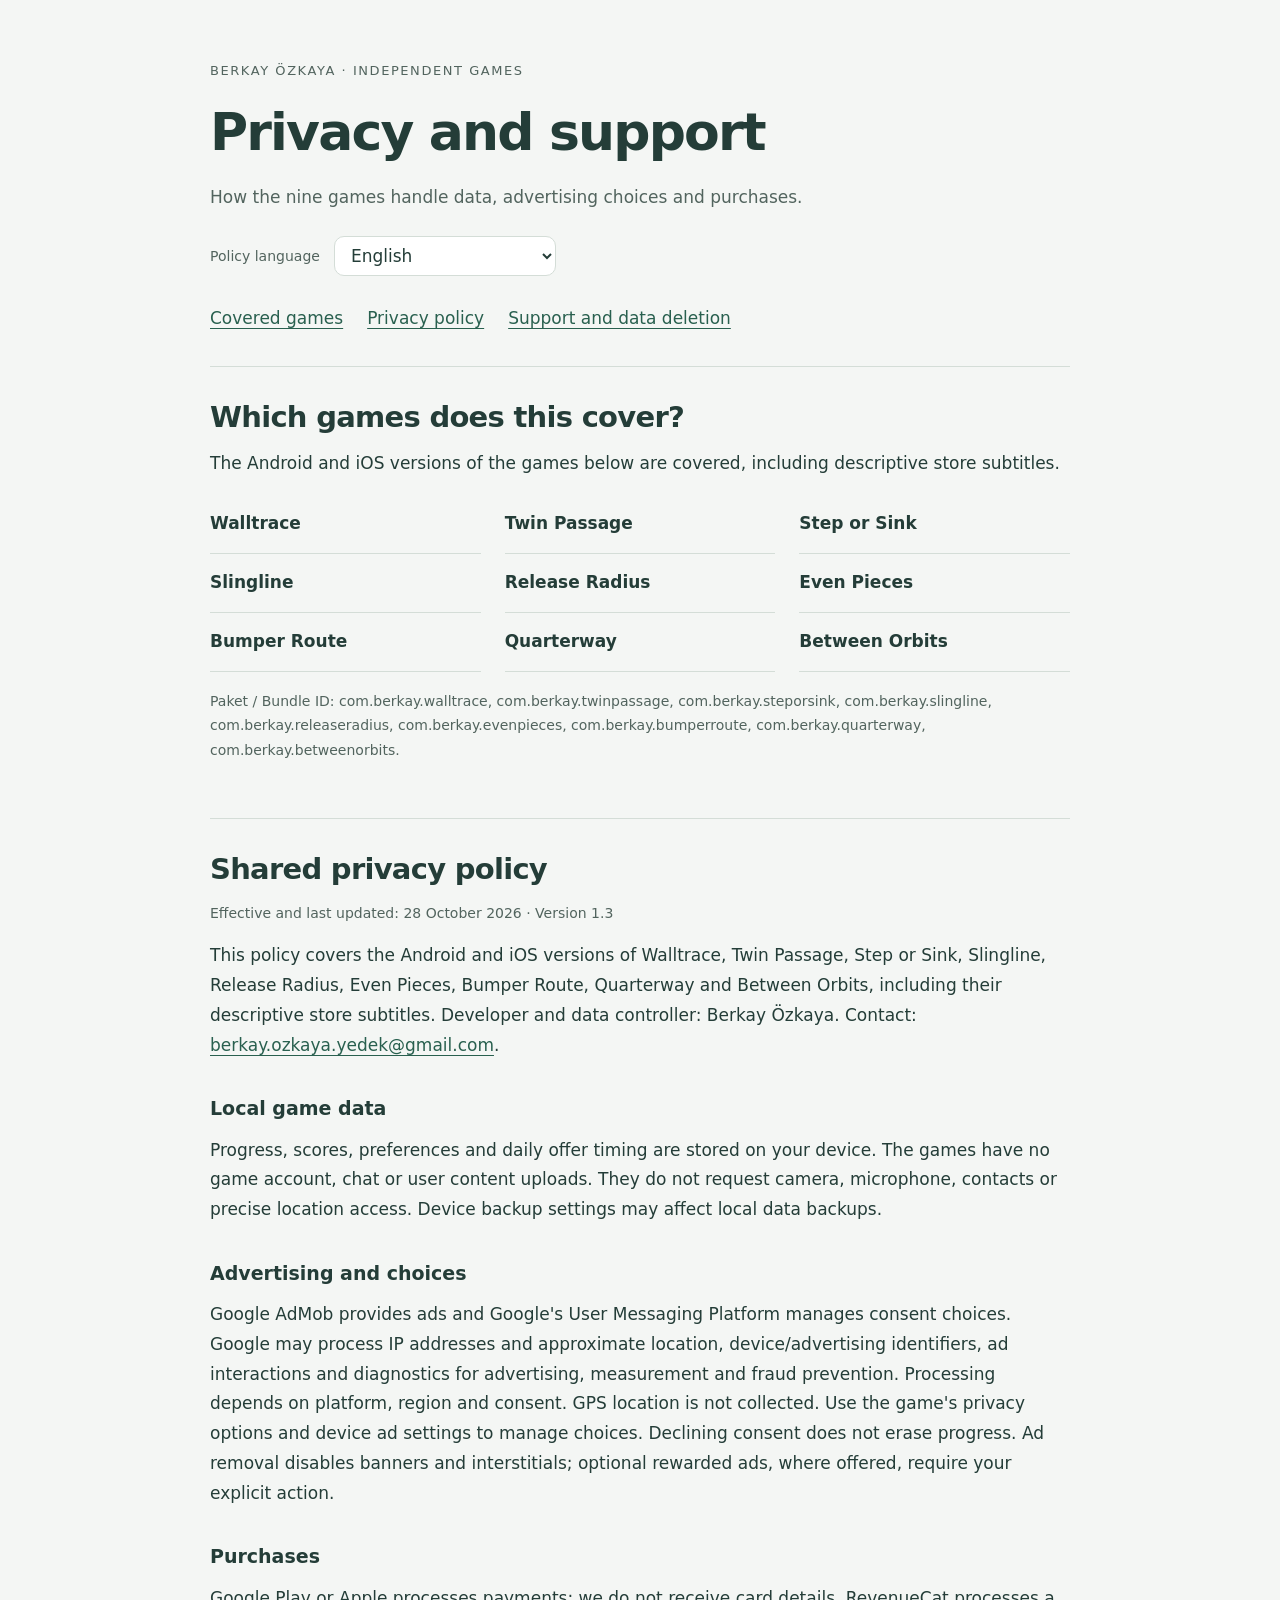
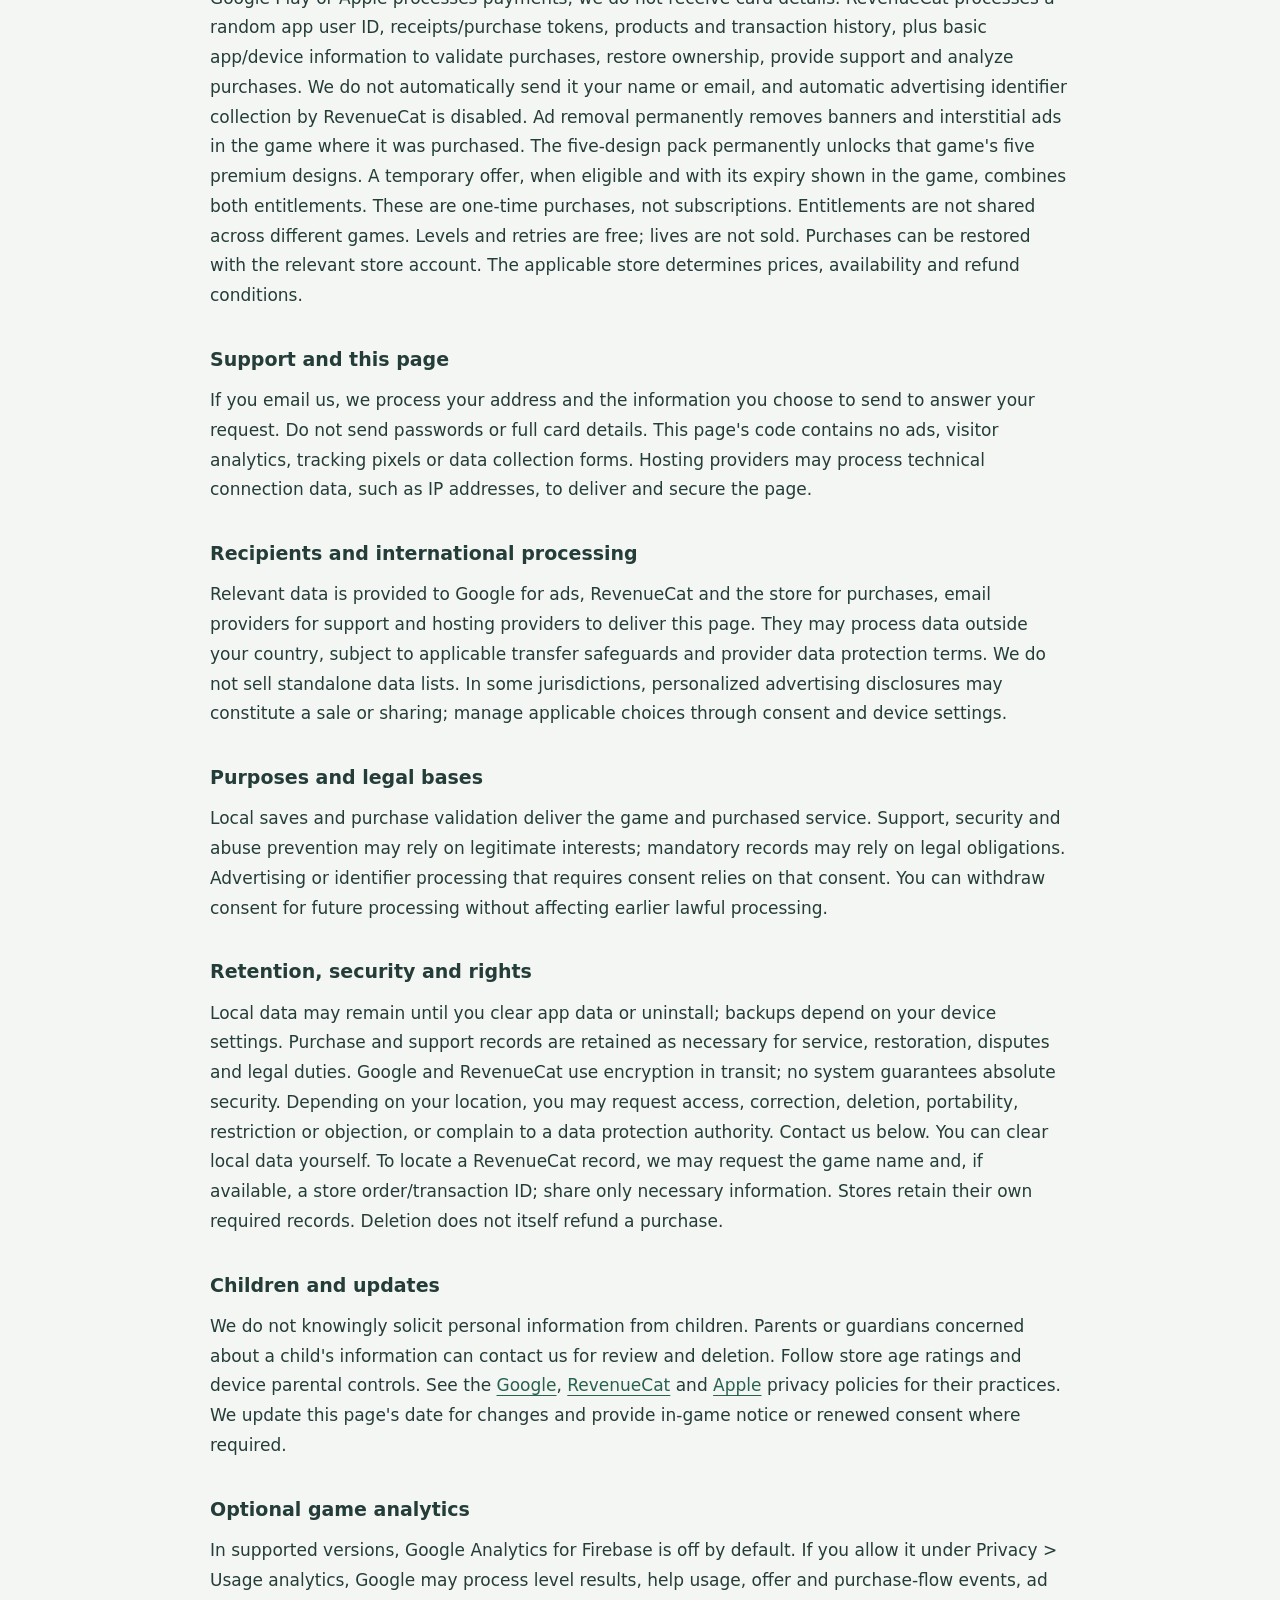
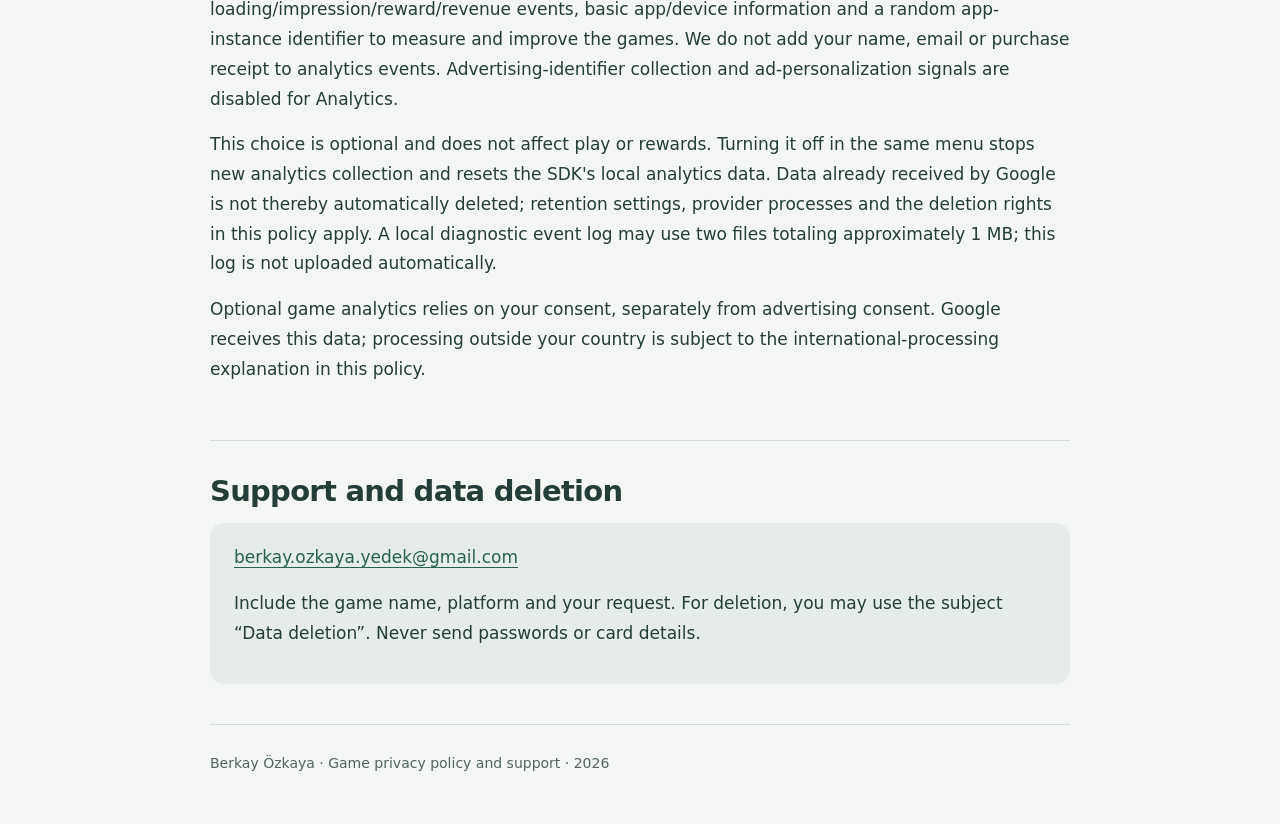
==== commit c3c39d97: "docs: update arcade privacy in ten languages" ====
--- a/arcade-privacy/index.html
+++ b/arcade-privacy/index.html
@@ -1,274 +1,306 @@
-<!doctype html>
-<html lang="tr">
-<meta charset="utf-8">
-<meta name="viewport" content="width=device-width,initial-scale=1">
-<link rel="canonical" href="https://berkayozkya.github.io/arcade-privacy/">
-<meta name="description" content="Berkay Özkaya'nın dokuz bağımsız oyunu için ortak gizlilik politikası ve destek bilgileri. Shared game privacy policy and support.">
-<title>Gizlilik ve Destek · Berkay Özkaya</title>
-<style>
-:root{color-scheme:light;--paper:#f4f6f4;--ink:#243d38;--muted:#52645e;--line:#d4ddd7;--accent:#29604f}*{box-sizing:border-box}html{scroll-behavior:smooth;scroll-padding-top:24px}body{margin:0;background:var(--paper);color:var(--ink);font:17px/1.75 system-ui,-apple-system,BlinkMacSystemFont,"Segoe UI",sans-serif}a{color:var(--accent);text-underline-offset:4px}a:focus-visible{outline:3px solid #bc6e3b;outline-offset:5px}header,main,footer{width:min(860px,calc(100% - 40px));margin:auto}header{padding:60px 0 32px}header p{max-width:600px;color:var(--muted)}.eyebrow{font-size:13px;letter-spacing:.12em;text-transform:uppercase;color:var(--muted)}h1{font-size:clamp(32px,6vw,52px);line-height:1.15;letter-spacing:-.035em;margin:20px 0}h2{font-size:29px;line-height:1.3;letter-spacing:-.025em;margin:0 0 12px}h3{font-size:19px;margin:32px 0 10px}p{margin:0 0 16px}nav{display:flex;flex-wrap:wrap;gap:8px 24px;margin-top:28px}section{border-top:1px solid var(--line);padding:32px 0 40px}.apps{display:grid;grid-template-columns:repeat(3,1fr);gap:0 24px;list-style:none;padding:0}.apps li{padding:14px 0;border-bottom:1px solid var(--line)}.apps small{display:block;color:var(--muted);font-size:13px}.note{padding:20px 24px;background:#e6ede8;border-radius:14px}.meta{font-size:14px;color:var(--muted)}ul,ol{padding-left:24px}footer{border-top:1px solid var(--line);padding:26px 0 48px;font-size:14px;color:var(--muted)}@media(max-width:600px){header{padding-top:34px}.apps{grid-template-columns:1fr 1fr}body{font-size:16px}nav{gap:10px 18px}}@media(prefers-reduced-motion:reduce){html{scroll-behavior:auto}}
-
-body{overflow-wrap:break-word}h1,h2{text-wrap:balance;overflow-wrap:anywhere}.language-picker{display:flex;align-items:center;gap:14px;flex-wrap:wrap;margin-top:24px}.language-picker label{font-size:14px;color:var(--muted)}select{font:inherit;color:var(--ink);background:white;border:1px solid var(--line);border-radius:10px;padding:8px 36px 8px 12px;max-width:100%}select:focus-visible{outline:3px solid #bc6e3b;outline-offset:3px}[hidden]{display:none!important}.meta{overflow-wrap:anywhere}body:not([data-locale="tr"]) .apps small{display:none}
-</style>
-<header>
- <div class="eyebrow">Berkay Özkaya · <span data-ui="10">Bağımsız oyunlar</span></div>
- <h1 data-ui="0">Gizlilik ve destek</h1>
- <p data-ui="1">Dokuz oyunun verilerini, reklam tercihlerini ve satın alımlarını açıklıyoruz.</p>
-<div class="language-picker"><label for="policy-language" data-ui="9">Politika dili</label><select id="policy-language"><option value="tr">Türkçe</option><option value="en">English</option><option value="fr">Français</option><option value="it">Italiano</option><option value="de">Deutsch</option><option value="es">Español</option><option value="zh-CN">简体中文</option><option value="ja">日本語</option><option value="ko">한국어</option><option value="pt-BR">Português (Brasil)</option></select></div>
-<nav aria-label="Sayfa bölümleri / Page sections"><a href="#oyunlar" data-ui="4">Kapsanan oyunlar</a><a href="#gizlilik" id="current-policy-link" data-ui="5">Gizlilik politikası</a><a href="#destek" data-ui="6">Destek ve veri silme</a></nav>
-</header>
-<main>
-<section id="oyunlar" aria-labelledby="oyun-baslik">
- <h2 id="oyun-baslik" data-ui="2">Bu politika hangi oyunlar için?</h2>
- <p data-ui="3">Aşağıdaki oyunların Android ve iOS sürümleri ile mağazadaki açıklayıcı alt başlıkları kapsanır.</p>
- <ul class="apps">
-  <li><strong>Walltrace</strong><small lang="tr">Duvar Hafızası</small></li><li><strong>Twin Passage</strong><small lang="tr">Çifte Kapı</small></li><li><strong>Step or Sink</strong><small lang="tr">Durursan Çöker</small></li>
-  <li><strong>Slingline</strong><small lang="tr">Tek Yay</small></li><li><strong>Release Radius</strong><small lang="tr">Bırakınca Topla</small></li><li><strong>Even Pieces</strong><small lang="tr">Kalan Pay</small></li>
-  <li><strong>Bumper Route</strong><small lang="tr">Tek Tampon</small></li><li><strong>Quarterway</strong><small lang="tr">Tek Dönüş</small></li><li><strong>Between Orbits</strong><small lang="tr">İçerisi / Dışarısı</small></li>
- </ul>
- <p class="meta">Paket / Bundle ID: com.berkay.walltrace, com.berkay.twinpassage, com.berkay.steporsink, com.berkay.slingline, com.berkay.releaseradius, com.berkay.evenpieces, com.berkay.bumperroute, com.berkay.quarterway, com.berkay.betweenorbits.</p>
-</section>
-<section class="policy" lang="tr" id="gizlilik" aria-labelledby="politika-baslik">
- <h2 id="politika-baslik">Ortak gizlilik politikası</h2>
- <p class="meta">Son güncelleme ve yürürlük tarihi: 17 Ekim 2026 · Sürüm 1.1</p>
- <p>Geliştirici ve bu oyunlar bakımından veri sorumlusu Berkay Özkaya'dır. İletişim: <a href="mailto:berkay.ozkaya.yedek@gmail.com">berkay.ozkaya.yedek@gmail.com</a>. Bu politika, oyunları ve bu destek sayfasını kullanırken verilerin nasıl işlendiğini açıklar.</p>
- <h3>1. Oyun kayıtları ve izinler</h3>
- <p>Bölüm ilerlemesi, rekorlar, tercihler ve günlük teklif süresi cihazınızda saklanır. Bu oyunlarda oyun hesabı, sohbet veya kullanıcı içeriği yükleme özelliği bulunmaz. Kamera, mikrofon, kişiler veya hassas konum izni istenmez. İşletim sisteminizin yedekleme ayarları yerel verilerin yedeklenmesini etkileyebilir.</p>
- <h3>2. Reklamlar</h3>
- <p>Reklam sunumu için Google AdMob ve izin tercihleri için Google User Messaging Platform kullanılır. Google; IP adresi ve buna dayalı yaklaşık konum, cihaz/reklam tanımlayıcıları, reklam etkileşimleri ve tanılama verilerini reklam, ölçüm ve dolandırıcılığı önleme amacıyla işleyebilir. Kullanılan veriler platforma, bölgeye ve izin tercihlerinize bağlıdır. GPS konumu toplanmaz.</p>
- <p>Gerekli bölgelerde reklam izni seçenekleri gösterilir. Oyun içindeki “Gizlilik seçenekleri” ve cihazınızın reklam ayarları üzerinden tercihlerinizi yönetebilirsiniz. İzin vermemek oyun ilerlemesini silmez. Reklamsız satın alımı banner ve bölüm arası reklamları kaldırır; isteğe bağlı ödüllü reklam sunulan sürümlerde bu reklam yalnız oyuncunun açık eylemiyle başlar.</p>
- <h3>3. Satın alımlar</h3>
- <p>Ödemeyi Google Play veya Apple App Store işler; kart bilgilerinizi almayız. RevenueCat, rastgele uygulama kullanıcı kimliği, mağaza makbuzu/satın alma belirteci, ürün ve işlem geçmişi ile temel uygulama/cihaz bilgilerini satın alım doğrulaması, sahipliğin geri yüklenmesi, destek ve satın alım analizi için işler. RevenueCat'e adınız veya e-posta adresiniz otomatik olarak gönderilmez; reklam tanımlayıcılarının RevenueCat tarafından otomatik toplanması kapalıdır.</p>
- <p>Normal reklamsız ürün ve günlük indirimli teklif aynı oyunda aynı kalıcı hakkı sağlar. Bunlar tek seferlik satın alımlardır; abonelik değildir. Geri yükleme ilgili mağaza hesabına bağlıdır. Fiyat ve uygunluk mağazada gösterilir. İade talepleri ilgili mağazanın sürecine tabidir.</p>
- <h3>4. Destek ve bu internet sayfası</h3>
- <p>Bize e-posta gönderirseniz adresinizi ve iletinizde paylaştığınız bilgileri talebinizi yanıtlamak için işleriz. Parola veya tam kart bilgisi göndermeyin. Bu sayfanın kodunda reklam, ziyaretçi analitiği, takip pikseli veya veri toplama formu bulunmaz. Barındırma hizmeti, sayfayı sunmak ve güvenliğini sağlamak için IP adresi gibi teknik bağlantı verilerini işleyebilir.</p>
- <h3>5. Paylaşım ve yurt dışına aktarım</h3>
- <p>Veriler; reklam hizmeti için Google'a, satın alım hizmeti için RevenueCat ve ilgili mağazaya, destek iletileri için e-posta hizmet sağlayıcısına ve sayfayı sunmak için barındırma sağlayıcısına aktarılabilir. Bu hizmetler verileri ülkeniz dışında da işleyebilir. Uygulanabilir hukukun gerektirdiği aktarım güvenceleri ve sağlayıcıların veri koruma koşulları geçerlidir. Verileri bağımsız bir veri listesi olarak satmayız. Bazı bölgelerde reklam tanımlayıcılarının kişiselleştirilmiş reklam için aktarımı “satış/paylaşım” sayılabilir; ilgili tercihleri izin ekranından ve cihaz ayarlarından yönetebilirsiniz.</p>
- <h3>6. İşleme amaçları ve hukuki dayanaklar</h3>
- <p>Yerel kayıt ve satın alım doğrulaması oyunun ve satın aldığınız hizmetin sağlanması içindir. Destek, güvenlik ve kötüye kullanımın önlenmesi meşru menfaatlerimize; zorunlu kayıtlar hukuki yükümlülüklere dayanabilir. İzin gerektiren reklam ve tanımlayıcı işlemleri için izin alınır. İzninizi ileriye dönük geri çekebilirsiniz; bu, önceki işlemenin hukuka uygunluğunu etkilemez.</p>
- <h3>7. Saklama ve güvenlik</h3>
- <p>Yerel kayıtlar uygulama verilerini temizleyene veya oyunu kaldırana kadar cihazda kalabilir; yedekler cihaz ayarlarınıza bağlıdır. Satın alım ve destek kayıtları hizmet, geri yükleme, uyuşmazlık çözümü ve yasal yükümlülükler için gerektiği ölçüde tutulur. Google ve RevenueCat bağlantılarında aktarım şifrelemesi kullanılır. Hiçbir sistem mutlak güvenlik garantisi vermez.</p>
- <h3>8. Haklarınız ve silme talepleri</h3>
- <p>Bulunduğunuz yere göre erişim, düzeltme, silme, taşınabilirlik, itiraz, işlemeyi kısıtlama veya yetkili veri koruma kurumuna şikâyet hakkınız olabilir. Taleplerinizi aşağıdaki destek adresine iletebilirsiniz. Yerel kayıtları cihazınızdan silebilirsiniz. RevenueCat'teki kaydınızın bulunması için oyun adı ve varsa mağaza sipariş/işlem kimliği istenebilir; yalnız gerekli bilgileri paylaşın. Mağazanın zorunlu işlem kayıtları ayrı politikalara tabidir. Veri silme talebi tek başına satın alımı iade etmez.</p>
- <h3>9. Çocukların gizliliği</h3>
- <p>Çocuklardan bilerek kişisel bilgi istemeyiz. Ebeveyn veya vasi olarak bir çocuğa ait bilgilerin işlendiğini düşünüyorsanız silme ve inceleme talebi için bize ulaşın. Mağazadaki yaş derecelendirmesini ve cihazın ebeveyn kontrollerini dikkate alın.</p>
- <h3>10. Sağlayıcı politikaları ve güncellemeler</h3>
- <p><a href="https://policies.google.com/privacy">Google gizlilik politikası</a>, <a href="https://www.revenuecat.com/privacy">RevenueCat gizlilik politikası</a> ve <a href="https://www.apple.com/legal/privacy/">Apple gizlilik politikası</a>, bu sağlayıcıların kendi işlemlerini açıklar. Önemli değişikliklerde bu sayfanın tarihini günceller, gerektiğinde oyun içinde bildirim veya yeni izin sunarız.</p>
-</section>
-<section class="policy" id="privacy" lang="en" aria-labelledby="english-title">
- <h2 id="english-title">Shared privacy policy</h2>
- <p class="meta">Effective and last updated: 17 October 2026 · Version 1.1</p>
- <p>This policy covers the Android and iOS versions of Walltrace, Twin Passage, Step or Sink, Slingline, Release Radius, Even Pieces, Bumper Route, Quarterway and Between Orbits, including their descriptive store subtitles. Developer and data controller: Berkay Özkaya. Contact: <a href="mailto:berkay.ozkaya.yedek@gmail.com">berkay.ozkaya.yedek@gmail.com</a>.</p>
- <h3>Local game data</h3>
- <p>Progress, scores, preferences and daily offer timing are stored on your device. The games have no game account, chat or user content uploads. They do not request camera, microphone, contacts or precise location access. Device backup settings may affect local data backups.</p>
- <h3>Advertising and choices</h3>
- <p>Google AdMob provides ads and Google's User Messaging Platform manages consent choices. Google may process IP addresses and approximate location, device/advertising identifiers, ad interactions and diagnostics for advertising, measurement and fraud prevention. Processing depends on platform, region and consent. GPS location is not collected. Use the game's privacy options and device ad settings to manage choices. Declining consent does not erase progress. Ad removal disables banners and interstitials; optional rewarded ads, where offered, require your explicit action.</p>
- <h3>Purchases</h3>
- <p>Google Play or Apple processes payments; we do not receive card details. RevenueCat processes a random app user ID, receipts/purchase tokens, products and transaction history, plus basic app/device information to validate purchases, restore ownership, provide support and analyze purchases. We do not automatically send it your name or email, and automatic advertising identifier collection by RevenueCat is disabled. Standard and daily discounted ad removal grant the same permanent entitlement in the same game. Both are one-time purchases, not subscriptions. Restoration uses the relevant store account; store prices, availability and refund processes apply.</p>
- <h3>Support and this page</h3>
- <p>If you email us, we process your address and the information you choose to send to answer your request. Do not send passwords or full card details. This page's code contains no ads, visitor analytics, tracking pixels or data collection forms. Hosting providers may process technical connection data, such as IP addresses, to deliver and secure the page.</p>
- <h3>Recipients and international processing</h3>
- <p>Relevant data is provided to Google for ads, RevenueCat and the store for purchases, email providers for support and hosting providers to deliver this page. They may process data outside your country, subject to applicable transfer safeguards and provider data protection terms. We do not sell standalone data lists. In some jurisdictions, personalized advertising disclosures may constitute a sale or sharing; manage applicable choices through consent and device settings.</p>
- <h3>Purposes and legal bases</h3>
- <p>Local saves and purchase validation deliver the game and purchased service. Support, security and abuse prevention may rely on legitimate interests; mandatory records may rely on legal obligations. Advertising or identifier processing that requires consent relies on that consent. You can withdraw consent for future processing without affecting earlier lawful processing.</p>
- <h3>Retention, security and rights</h3>
- <p>Local data may remain until you clear app data or uninstall; backups depend on your device settings. Purchase and support records are retained as necessary for service, restoration, disputes and legal duties. Google and RevenueCat use encryption in transit; no system guarantees absolute security. Depending on your location, you may request access, correction, deletion, portability, restriction or objection, or complain to a data protection authority. Contact us below. You can clear local data yourself. To locate a RevenueCat record, we may request the game name and, if available, a store order/transaction ID; share only necessary information. Stores retain their own required records. Deletion does not itself refund a purchase.</p>
- <h3>Children and updates</h3>
- <p>We do not knowingly solicit personal information from children. Parents or guardians concerned about a child's information can contact us for review and deletion. Follow store age ratings and device parental controls. See the <a href="https://policies.google.com/privacy">Google</a>, <a href="https://www.revenuecat.com/privacy">RevenueCat</a> and <a href="https://www.apple.com/legal/privacy/">Apple</a> privacy policies for their practices. We update this page's date for changes and provide in-game notice or renewed consent where required.</p>
-</section>
-<section class="policy" id="policy-fr" lang="fr" aria-labelledby="title-fr">
-<h2 id="title-fr">Politique de confidentialité commune</h2>
-<p class="meta">Date d’effet et dernière mise à jour : 17 octobre 2026 · Version 1.1</p>
-<p>Cette politique couvre les versions Android et iOS des neuf jeux indiqués ci-dessus, y compris leurs sous-titres descriptifs en boutique. Développeur et responsable du traitement : Berkay Özkaya. Contact : <a href="mailto:berkay.ozkaya.yedek@gmail.com">berkay.ozkaya.yedek@gmail.com</a>.</p>
-<h3>Données locales du jeu</h3>
-<p>La progression, les scores, les préférences et la durée de l’offre quotidienne sont enregistrés sur votre appareil. Les jeux ne proposent ni compte de jeu, ni discussion, ni téléversement de contenu utilisateur. Ils ne demandent pas l’accès à la caméra, au microphone, aux contacts ou à la position précise. Les réglages de sauvegarde de l’appareil peuvent influer sur les copies des données locales.</p>
-<h3>Publicité et choix</h3>
-<p>Google AdMob fournit les publicités et Google User Messaging Platform gère les choix de consentement. Google peut traiter l’adresse IP et la position approximative qui en découle, les identifiants de l’appareil ou publicitaires, les interactions avec les annonces et les diagnostics à des fins de publicité, de mesure et de prévention de la fraude. Le traitement dépend de la plateforme, de la région et du consentement. La position GPS n’est pas collectée. Vous pouvez gérer vos choix dans les options de confidentialité du jeu et les réglages publicitaires de l’appareil. Refuser le consentement n’efface pas la progression. L’achat de suppression des publicités retire les bannières et les interstitiels ; les publicités récompensées facultatives, lorsqu’elles sont proposées, nécessitent votre action explicite.</p>
-<h3>Achats</h3>
-<p>Google Play ou Apple traite les paiements ; nous ne recevons pas les données de votre carte. RevenueCat traite un identifiant utilisateur d’application aléatoire, les reçus ou jetons d’achat, les produits et l’historique des transactions, ainsi que des informations élémentaires sur l’application et l’appareil, pour vérifier les achats, restaurer les droits, assurer l’assistance et analyser les achats. Nous ne lui transmettons pas automatiquement votre nom ou votre adresse électronique. La collecte automatique des identifiants publicitaires par RevenueCat est désactivée. Le produit standard et l’offre quotidienne à prix réduit accordent le même droit permanent dans le même jeu. Il s’agit d’achats uniques, sans abonnement. La restauration utilise le compte de la boutique concernée ; les prix, la disponibilité et les procédures de remboursement de cette boutique s’appliquent.</p>
-<h3>Assistance et cette page</h3>
-<p>Si vous nous écrivez, nous traitons votre adresse et les informations que vous choisissez d’envoyer afin de répondre à votre demande. N’envoyez pas de mot de passe ni les données complètes d’une carte bancaire. Le code de cette page ne contient ni publicité, ni outil d’analyse des visites, ni pixel de suivi, ni formulaire de collecte. L’hébergeur peut traiter des données techniques de connexion, comme l’adresse IP, pour fournir et sécuriser la page.</p>
-<h3>Destinataires et traitement international</h3>
-<p>Les données pertinentes sont transmises à Google pour les publicités, à RevenueCat et à la boutique pour les achats, au fournisseur de messagerie pour l’assistance et à l’hébergeur pour cette page. Ces prestataires peuvent traiter des données hors de votre pays, sous réserve des garanties de transfert applicables et de leurs conditions de protection des données. Nous ne vendons pas de listes de données autonomes. Dans certaines juridictions, la communication de données pour la publicité personnalisée peut être considérée comme une vente ou un partage ; les choix correspondants se gèrent dans les écrans de consentement et les réglages de l’appareil.</p>
-<h3>Finalités et bases juridiques</h3>
-<p>Les sauvegardes locales et la vérification des achats servent à fournir le jeu et le service acheté. L’assistance, la sécurité et la prévention des abus peuvent reposer sur nos intérêts légitimes ; les enregistrements obligatoires peuvent reposer sur des obligations légales. Le consentement est recueilli pour les traitements publicitaires ou d’identifiants qui l’exigent. Vous pouvez le retirer pour l’avenir sans remettre en cause la licéité des traitements antérieurs.</p>
-<h3>Conservation, sécurité et droits</h3>
-<p>Les données locales peuvent rester jusqu’à l’effacement des données de l’application ou sa désinstallation ; les sauvegardes dépendent des réglages de l’appareil. Les données d’achat et d’assistance sont conservées dans la mesure nécessaire au service, à la restauration, aux litiges et aux obligations légales. Les échanges avec Google et RevenueCat sont chiffrés en transit ; aucun système ne garantit une sécurité absolue. Selon votre lieu de résidence, vous pouvez demander l’accès, la rectification, l’effacement, la portabilité, la limitation ou l’opposition au traitement, ou déposer une réclamation auprès d’une autorité de protection des données. Contactez l’adresse ci-dessus. Vous pouvez effacer vous-même les données locales. Pour retrouver un dossier RevenueCat, nous pouvons demander le nom du jeu et, si disponible, l’identifiant de commande ou de transaction de la boutique ; ne partagez que les informations nécessaires. Les boutiques conservent leurs propres enregistrements obligatoires. L’effacement ne rembourse pas automatiquement un achat.</p>
-<h3>Enfants et mises à jour</h3>
-<p>Nous ne sollicitons pas sciemment de renseignements personnels auprès d’enfants. Un parent ou tuteur préoccupé par le traitement des données d’un enfant peut nous contacter pour examen et suppression. Tenez compte des classifications d’âge des boutiques et du contrôle parental de l’appareil. Les politiques des prestataires ci-dessous décrivent leurs pratiques. Nous actualisons la date de cette page en cas de modification et fournissons, si nécessaire, une notification dans le jeu ou une nouvelle demande de consentement.</p>
-<p class="meta"><a href="https://policies.google.com/privacy">Google</a> · <a href="https://www.revenuecat.com/privacy">RevenueCat</a> · <a href="https://www.apple.com/legal/privacy/">Apple</a></p></section>
-<section class="policy" id="policy-it" lang="it" aria-labelledby="title-it">
-<h2 id="title-it">Informativa sulla privacy comune</h2>
-<p class="meta">Data di efficacia e ultimo aggiornamento: 17 ottobre 2026 · Versione 1.1</p>
-<p>Questa informativa riguarda le versioni Android e iOS dei nove giochi elencati sopra, compresi i sottotitoli descrittivi negli store. Sviluppatore e titolare del trattamento: Berkay Özkaya. Contatto: <a href="mailto:berkay.ozkaya.yedek@gmail.com">berkay.ozkaya.yedek@gmail.com</a>.</p>
-<h3>Dati locali del gioco</h3>
-<p>Progressi, punteggi, preferenze e durata dell’offerta giornaliera sono salvati sul dispositivo. I giochi non includono un account di gioco, una chat o il caricamento di contenuti degli utenti. Non richiedono accesso a fotocamera, microfono, contatti o posizione precisa. Le impostazioni di backup del dispositivo possono influire sulle copie dei dati locali.</p>
-<h3>Pubblicità e scelte</h3>
-<p>Google AdMob fornisce gli annunci e Google User Messaging Platform gestisce le scelte sul consenso. Google può trattare indirizzi IP e posizione approssimativa derivata, identificativi del dispositivo o pubblicitari, interazioni con gli annunci e dati diagnostici per pubblicità, misurazione e prevenzione delle frodi. Il trattamento dipende da piattaforma, area geografica e consenso. La posizione GPS non viene raccolta. Le scelte si gestiscono nelle opzioni privacy del gioco e nelle impostazioni pubblicitarie del dispositivo. Rifiutare il consenso non cancella i progressi. L’acquisto senza pubblicità disattiva banner e interstitial; gli eventuali annunci con premio facoltativi richiedono un’azione esplicita del giocatore.</p>
-<h3>Acquisti</h3>
-<p>Google Play o Apple elabora i pagamenti; non riceviamo i dati della carta. RevenueCat tratta un identificativo casuale dell’utente dell’app, ricevute o token di acquisto, prodotti e cronologia delle transazioni, oltre a informazioni di base sull’app e sul dispositivo, per verificare gli acquisti, ripristinare i diritti, fornire assistenza e analizzare gli acquisti. Non gli inviamo automaticamente nome o email; la raccolta automatica degli identificativi pubblicitari da parte di RevenueCat è disabilitata. Il prodotto standard e l’offerta giornaliera scontata concedono lo stesso diritto permanente nello stesso gioco. Sono acquisti una tantum, non abbonamenti. Il ripristino usa l’account dello store pertinente; valgono prezzi, disponibilità e procedure di rimborso dello store.</p>
-<h3>Assistenza e questa pagina</h3>
-<p>Se ci scrivi, trattiamo il tuo indirizzo e le informazioni che scegli di inviare per rispondere alla richiesta. Non inviare password o dati completi della carta. Il codice di questa pagina non contiene annunci, analisi dei visitatori, pixel di tracciamento o moduli di raccolta dati. Il fornitore di hosting può trattare dati tecnici di connessione, come l’indirizzo IP, per fornire e proteggere la pagina.</p>
-<h3>Destinatari e trattamento internazionale</h3>
-<p>I dati pertinenti vengono forniti a Google per gli annunci, a RevenueCat e allo store per gli acquisti, al servizio email per l’assistenza e all’hosting per questa pagina. Possono essere trattati fuori dal tuo paese, nel rispetto delle garanzie di trasferimento applicabili e delle condizioni di protezione dei dati dei fornitori. Non vendiamo elenchi di dati autonomi. In alcune giurisdizioni la comunicazione di dati per pubblicità personalizzata può costituire vendita o condivisione; puoi gestire le scelte pertinenti tramite consenso e impostazioni del dispositivo.</p>
-<h3>Finalità e basi giuridiche</h3>
-<p>I salvataggi locali e la verifica degli acquisti consentono di fornire il gioco e il servizio acquistato. Assistenza, sicurezza e prevenzione degli abusi possono basarsi sui nostri interessi legittimi; le registrazioni obbligatorie possono basarsi su obblighi di legge. I trattamenti pubblicitari o degli identificativi che richiedono consenso si basano sul consenso raccolto. Puoi revocarlo per il futuro senza pregiudicare la liceità dei trattamenti precedenti.</p>
-<h3>Conservazione, sicurezza e diritti</h3>
-<p>I dati locali possono rimanere fino alla cancellazione dei dati dell’app o alla disinstallazione; i backup dipendono dalle impostazioni del dispositivo. I dati di acquisto e assistenza sono conservati per quanto necessario a servizio, ripristino, controversie e obblighi legali. Le comunicazioni con Google e RevenueCat sono cifrate durante il trasferimento; nessun sistema garantisce sicurezza assoluta. In base al luogo in cui ti trovi, puoi chiedere accesso, rettifica, cancellazione, portabilità, limitazione o opposizione, oppure presentare reclamo all’autorità di protezione dei dati. Scrivici all’indirizzo sopra. Puoi cancellare i dati locali dal dispositivo. Per individuare un record RevenueCat potremmo chiedere nome del gioco ed eventuale identificativo di ordine o transazione dello store: condividi solo il necessario. Gli store conservano i propri dati obbligatori. La cancellazione non comporta automaticamente un rimborso.</p>
-<h3>Minori e aggiornamenti</h3>
-<p>Non chiediamo consapevolmente informazioni personali ai bambini. Genitori o tutori che ritengano siano stati trattati dati di un minore possono contattarci per verifica e cancellazione. Considera le classificazioni d’età degli store e i controlli parentali del dispositivo. Le informative dei fornitori riportate sotto descrivono le loro pratiche. Aggiorniamo la data della pagina in caso di modifiche e, se necessario, mostriamo un avviso nel gioco o chiediamo nuovamente il consenso.</p>
-<p class="meta"><a href="https://policies.google.com/privacy">Google</a> · <a href="https://www.revenuecat.com/privacy">RevenueCat</a> · <a href="https://www.apple.com/legal/privacy/">Apple</a></p></section>
-<section class="policy" id="policy-de" lang="de" aria-labelledby="title-de">
-<h2 id="title-de">Gemeinsame Datenschutzerklärung</h2>
-<p class="meta">Gültig seit und zuletzt aktualisiert: 17. Oktober 2026 · Version 1.1</p>
-<p>Diese Erklärung gilt für die Android- und iOS-Versionen der neun oben genannten Spiele einschließlich ihrer beschreibenden Untertitel im Store. Entwickler und Verantwortlicher für die Datenverarbeitung: Berkay Özkaya. Kontakt: <a href="mailto:berkay.ozkaya.yedek@gmail.com">berkay.ozkaya.yedek@gmail.com</a>.</p>
-<h3>Lokale Spieldaten</h3>
-<p>Fortschritt, Punktestände, Einstellungen und die Laufzeit des täglichen Angebots werden auf deinem Gerät gespeichert. Die Spiele bieten weder ein Spielkonto noch Chat oder das Hochladen von Nutzerinhalten. Sie fordern keinen Zugriff auf Kamera, Mikrofon, Kontakte oder den genauen Standort an. Die Sicherungseinstellungen des Geräts können lokale Datensicherungen beeinflussen.</p>
-<h3>Werbung und Auswahlmöglichkeiten</h3>
-<p>Google AdMob stellt Werbung bereit; Googles User Messaging Platform verwaltet Einwilligungsentscheidungen. Google kann IP-Adressen und daraus abgeleitete ungefähre Standorte, Geräte- oder Werbekennungen, Anzeigeninteraktionen und Diagnosedaten für Werbung, Messung und Betrugsprävention verarbeiten. Die Verarbeitung hängt von Plattform, Region und Einwilligung ab. GPS-Standortdaten werden nicht erhoben. Du kannst deine Auswahl in den Datenschutzoptionen des Spiels und den Werbeeinstellungen des Geräts verwalten. Eine verweigerte Einwilligung löscht den Fortschritt nicht. Der Kauf zur Werbeentfernung deaktiviert Banner und Zwischenanzeigen; gegebenenfalls angebotene freiwillige Anzeigen mit Belohnung starten nur durch deine ausdrückliche Aktion.</p>
-<h3>Käufe</h3>
-<p>Google Play oder Apple verarbeitet die Zahlung; wir erhalten keine Kartendaten. RevenueCat verarbeitet eine zufällige App-Nutzerkennung, Belege oder Kauftokens, Produkte und den Transaktionsverlauf sowie grundlegende App- und Gerätedaten, um Käufe zu prüfen, Berechtigungen wiederherzustellen, Support zu leisten und Käufe auszuwerten. Wir übermitteln deinen Namen oder deine E-Mail-Adresse nicht automatisch. Die automatische Erfassung von Werbekennungen durch RevenueCat ist deaktiviert. Das reguläre Produkt und das vergünstigte Tagesangebot gewähren dieselbe dauerhafte Berechtigung im selben Spiel. Es sind Einmalkäufe, keine Abonnements. Die Wiederherstellung erfolgt über das jeweilige Store-Konto; Preise, Verfügbarkeit und Erstattungsverfahren des Stores gelten.</p>
-<h3>Support und diese Seite</h3>
-<p>Wenn du uns eine E-Mail sendest, verarbeiten wir deine Adresse und die von dir übermittelten Angaben zur Beantwortung deiner Anfrage. Sende keine Passwörter oder vollständigen Kartendaten. Der Code dieser Seite enthält keine Werbung, Besucheranalyse, Tracking-Pixel oder Formulare zur Datenerfassung. Der Hostinganbieter kann technische Verbindungsdaten wie die IP-Adresse verarbeiten, um die Seite bereitzustellen und abzusichern.</p>
-<h3>Empfänger und internationale Verarbeitung</h3>
-<p>Relevante Daten gehen an Google für Werbung, RevenueCat und den Store für Käufe, den E-Mail-Anbieter für Support und den Hostinganbieter für diese Seite. Diese Anbieter können Daten außerhalb deines Landes verarbeiten; anwendbare Übermittlungsgarantien und ihre Datenschutzbedingungen gelten. Wir verkaufen keine eigenständigen Datenlisten. In manchen Rechtsordnungen kann die Weitergabe für personalisierte Werbung als Verkauf oder Teilen gelten. Entsprechende Einstellungen kannst du über Einwilligungsdialoge und Geräteeinstellungen verwalten.</p>
-<h3>Zwecke und Rechtsgrundlagen</h3>
-<p>Lokale Speicherstände und Kaufprüfungen dienen der Bereitstellung des Spiels und der gekauften Leistung. Support, Sicherheit und Missbrauchsvermeidung können auf berechtigten Interessen beruhen; vorgeschriebene Aufzeichnungen auf gesetzlichen Pflichten. Einwilligungspflichtige Werbe- oder Kennungsverarbeitung erfolgt auf Grundlage der erteilten Einwilligung. Du kannst diese für die Zukunft widerrufen; die Rechtmäßigkeit früherer Verarbeitung bleibt unberührt.</p>
-<h3>Speicherung, Sicherheit und Rechte</h3>
-<p>Lokale Daten können bis zum Löschen der App-Daten oder zur Deinstallation verbleiben; Sicherungen hängen von den Geräteeinstellungen ab. Kauf- und Supportdaten werden so lange aufbewahrt, wie dies für Leistung, Wiederherstellung, Streitfälle und gesetzliche Pflichten erforderlich ist. Verbindungen zu Google und RevenueCat sind beim Transport verschlüsselt; kein System garantiert absolute Sicherheit. Je nach Aufenthaltsort kannst du Auskunft, Berichtigung, Löschung, Übertragbarkeit, Einschränkung oder Widerspruch verlangen oder dich bei einer Datenschutzbehörde beschweren. Schreibe an die obige Adresse. Lokale Daten kannst du selbst löschen. Zum Auffinden eines RevenueCat-Datensatzes können wir den Spielnamen und, falls vorhanden, die Bestell- oder Transaktionsnummer des Stores erfragen. Teile nur notwendige Angaben. Stores bewahren ihre eigenen vorgeschriebenen Aufzeichnungen auf. Eine Löschung bewirkt nicht automatisch eine Erstattung.</p>
-<h3>Kinder und Änderungen</h3>
-<p>Wir fordern Kinder nicht wissentlich zur Angabe personenbezogener Daten auf. Eltern oder Sorgeberechtigte können sich bei Bedenken zu Daten eines Kindes zwecks Prüfung und Löschung an uns wenden. Beachte Store-Altersfreigaben und die Kindersicherung des Geräts. Die unten verlinkten Datenschutzerklärungen der Anbieter erläutern deren Verfahren. Bei Änderungen aktualisieren wir das Datum dieser Seite und informieren bei Bedarf im Spiel oder holen erneut eine Einwilligung ein.</p>
-<p class="meta"><a href="https://policies.google.com/privacy">Google</a> · <a href="https://www.revenuecat.com/privacy">RevenueCat</a> · <a href="https://www.apple.com/legal/privacy/">Apple</a></p></section>
-<section class="policy" id="policy-es" lang="es" aria-labelledby="title-es">
-<h2 id="title-es">Política de privacidad compartida</h2>
-<p class="meta">Fecha de entrada en vigor y última actualización: 17 de octubre de 2026 · Versión 1.1</p>
-<p>Esta política se aplica a las versiones para Android e iOS de los nueve juegos indicados arriba, incluidos sus subtítulos descriptivos en las tiendas. Desarrollador y responsable del tratamiento: Berkay Özkaya. Contacto: <a href="mailto:berkay.ozkaya.yedek@gmail.com">berkay.ozkaya.yedek@gmail.com</a>.</p>
-<h3>Datos locales del juego</h3>
-<p>El progreso, las puntuaciones, las preferencias y la duración de la oferta diaria se guardan en el dispositivo. Los juegos no incluyen cuenta de juego, chat ni carga de contenido de usuarios. No solicitan acceso a la cámara, al micrófono, a los contactos ni a la ubicación precisa. La configuración de copias de seguridad del dispositivo puede afectar a las copias de los datos locales.</p>
-<h3>Publicidad y opciones</h3>
-<p>Google AdMob proporciona anuncios y Google User Messaging Platform gestiona las opciones de consentimiento. Google puede tratar direcciones IP y la ubicación aproximada derivada, identificadores del dispositivo o publicitarios, interacciones con anuncios y diagnósticos para publicidad, medición y prevención del fraude. El tratamiento depende de la plataforma, la región y el consentimiento. No se recoge la ubicación GPS. Puedes gestionar tus opciones en las opciones de privacidad del juego y los ajustes publicitarios del dispositivo. Rechazar el consentimiento no borra el progreso. La compra para quitar anuncios desactiva los banners y los intersticiales; los anuncios con recompensa opcionales, cuando se ofrezcan, requieren una acción expresa del jugador.</p>
-<h3>Compras</h3>
-<p>Google Play o Apple procesa los pagos; no recibimos los datos de tu tarjeta. RevenueCat trata un identificador aleatorio de usuario de la aplicación, recibos o tokens de compra, productos e historial de transacciones, además de información básica sobre la aplicación y el dispositivo, para verificar compras, restaurar derechos, prestar asistencia y analizar compras. No le enviamos automáticamente tu nombre o correo electrónico; la recogida automática de identificadores publicitarios de RevenueCat está desactivada. El producto habitual y la oferta diaria con descuento conceden el mismo derecho permanente en el mismo juego. Son compras de pago único, no suscripciones. La restauración utiliza la cuenta de la tienda correspondiente; se aplican sus precios, disponibilidad y procedimientos de reembolso.</p>
-<h3>Asistencia y esta página</h3>
-<p>Si nos escribes, tratamos tu dirección y la información que decidas enviar para responder a tu solicitud. No envíes contraseñas ni datos completos de tarjetas. El código de esta página no contiene anuncios, analítica de visitantes, píxeles de seguimiento ni formularios de recogida de datos. El proveedor de alojamiento puede tratar datos técnicos de conexión, como la dirección IP, para servir y proteger la página.</p>
-<h3>Destinatarios y tratamiento internacional</h3>
-<p>Los datos pertinentes se facilitan a Google para los anuncios, a RevenueCat y la tienda para las compras, al proveedor de correo para la asistencia y al de alojamiento para esta página. Pueden tratar datos fuera de tu país, con las garantías de transferencia aplicables y las condiciones de protección de datos de los proveedores. No vendemos listas independientes de datos. En algunas jurisdicciones, la comunicación de datos para publicidad personalizada puede considerarse venta o intercambio; las opciones correspondientes se gestionan mediante el consentimiento y los ajustes del dispositivo.</p>
-<h3>Finalidades y bases jurídicas</h3>
-<p>Los guardados locales y la verificación de compras permiten prestar el juego y el servicio adquirido. La asistencia, la seguridad y la prevención de abusos pueden basarse en intereses legítimos; los registros obligatorios, en obligaciones legales. Los tratamientos publicitarios o de identificadores que requieren consentimiento se basan en el consentimiento obtenido. Puedes retirarlo para el futuro sin afectar a la licitud del tratamiento anterior.</p>
-<h3>Conservación, seguridad y derechos</h3>
-<p>Los datos locales pueden permanecer hasta que borres los datos de la aplicación o la desinstales; las copias dependen de la configuración del dispositivo. Los datos de compras y asistencia se conservan en la medida necesaria para el servicio, la restauración, las disputas y las obligaciones legales. Las conexiones con Google y RevenueCat utilizan cifrado en tránsito; ningún sistema garantiza seguridad absoluta. Según tu ubicación, puedes solicitar acceso, rectificación, supresión, portabilidad, limitación u oposición, o reclamar ante una autoridad de protección de datos. Escríbenos a la dirección indicada. Puedes borrar los datos locales por tu cuenta. Para localizar un registro de RevenueCat podemos pedir el nombre del juego y, si lo tienes, el identificador de pedido o transacción de la tienda; comparte solo lo necesario. Las tiendas conservan sus propios registros obligatorios. La eliminación no implica por sí sola el reembolso de una compra.</p>
-<h3>Menores y actualizaciones</h3>
-<p>No solicitamos deliberadamente información personal a menores. Los padres o tutores preocupados por el tratamiento de los datos de un menor pueden ponerse en contacto para su revisión y eliminación. Ten en cuenta las clasificaciones de edad de las tiendas y los controles parentales del dispositivo. Las políticas de los proveedores enlazadas a continuación describen sus prácticas. Actualizamos la fecha de esta página cuando hay cambios y, cuando procede, mostramos un aviso en el juego o solicitamos de nuevo el consentimiento.</p>
-<p class="meta"><a href="https://policies.google.com/privacy">Google</a> · <a href="https://www.revenuecat.com/privacy">RevenueCat</a> · <a href="https://www.apple.com/legal/privacy/">Apple</a></p></section>
-<section class="policy" id="policy-zh-CN" lang="zh-CN" aria-labelledby="title-zh-CN">
-<h2 id="title-zh-CN">共同隐私政策</h2>
-<p class="meta">生效及最后更新日期：2026年10月17日 · 版本1.1</p>
-<p>本政策适用于上方列出的九款游戏的Android和iOS版本，包括商店中使用的描述性副标题。开发者及数据控制者：Berkay Özkaya。联系邮箱：<a href="mailto:berkay.ozkaya.yedek@gmail.com">berkay.ozkaya.yedek@gmail.com</a>。</p>
-<h3>本地游戏数据</h3>
-<p>关卡进度、分数、偏好设置和每日优惠的计时数据保存在您的设备上。游戏不提供游戏账号、聊天或用户内容上传功能，不请求访问摄像头、麦克风、通讯录或精确位置。设备的备份设置可能影响本地数据备份。</p>
-<h3>广告与选择</h3>
-<p>Google AdMob提供广告，Google User Messaging Platform管理同意选项。Google可能为广告、衡量效果和防范欺诈处理IP地址及由此推算的大致位置、设备或广告标识符、广告互动和诊断数据。具体处理取决于平台、地区和您的同意选择。我们不收集GPS位置。您可以通过游戏内的隐私选项和设备广告设置管理选择。拒绝同意不会删除游戏进度。移除广告的购买会关闭横幅和插屏广告；在提供可选激励广告的版本中，只有玩家明确操作才会启动这类广告。</p>
-<h3>购买</h3>
-<p>付款由Google Play或Apple处理，我们不会收到银行卡信息。RevenueCat处理随机生成的应用用户ID、收据或购买令牌、商品和交易记录，以及基本的应用和设备信息，用于验证购买、恢复已拥有的权益、提供支持和分析购买。我们不会自动向RevenueCat发送您的姓名或邮箱，RevenueCat的广告标识符自动收集功能已关闭。标准去广告商品和每日折扣优惠在同一游戏中授予相同的永久权益。两者均为一次性购买，不是订阅。恢复购买需要相应商店账号；价格、可用性和退款适用商店的流程。</p>
-<h3>支持与本网页</h3>
-<p>如果您发送邮件，我们会处理您的邮箱及您主动提供的信息，以回复请求。请勿发送密码或完整银行卡信息。本网页代码不包含广告、访客分析、追踪像素或数据收集表单。托管服务商可能为提供和保护网页处理IP地址等技术连接数据。</p>
-<h3>接收方与跨境处理</h3>
-<p>相关数据会因广告服务提供给Google，因购买服务提供给RevenueCat和相应商店，因支持提供给邮件服务商，因网页展示提供给托管服务商。这些服务商可能在您所在国家以外处理数据，并适用法律要求的传输保障及服务商的数据保护条款。我们不销售独立的数据名单。在某些司法管辖区，为个性化广告披露数据可能被视为“出售”或“共享”；您可通过同意界面和设备设置管理相关选择。</p>
-<h3>处理目的与法律依据</h3>
-<p>本地存档和购买验证用于提供游戏及已购买的服务。支持、安全和防止滥用可能基于正当利益；必须保存的记录可能基于法律义务。对于依法需要同意的广告或标识符处理，我们会取得同意。您可以撤回对未来处理的同意，这不会影响此前合法处理的效力。</p>
-<h3>保存、安全与权利</h3>
-<p>本地数据可能保留到您清除应用数据或卸载游戏为止，备份取决于设备设置。购买及支持记录会在提供服务、恢复权益、解决争议和履行法律义务所需的范围内保存。与Google和RevenueCat的连接使用传输加密，但任何系统都无法保证绝对安全。根据您所在地区，您可能有权要求访问、更正、删除、数据可携带、限制处理或提出反对，亦可向数据保护主管机构投诉。请联系上方邮箱。您可自行删除本地数据。为查找RevenueCat记录，我们可能询问游戏名称，以及您持有的商店订单号或交易号；请仅提供必要信息。商店按照其自身政策保留法定交易记录。删除数据本身不会退还购买款项。</p>
-<h3>儿童与更新</h3>
-<p>我们不会明知而向儿童索取个人信息。如果父母或监护人担心儿童信息被处理，可联系我们申请审查和删除。请注意商店年龄分级和设备家长控制。下方服务商的隐私政策说明其自身做法。发生变更时，我们会更新本网页日期，并在需要时于游戏内通知或重新征求同意。</p>
-<p class="meta"><a href="https://policies.google.com/privacy">Google</a> · <a href="https://www.revenuecat.com/privacy">RevenueCat</a> · <a href="https://www.apple.com/legal/privacy/">Apple</a></p></section>
-<section class="policy" id="policy-ja" lang="ja" aria-labelledby="title-ja">
-<h2 id="title-ja">共通プライバシーポリシー</h2>
-<p class="meta">施行日・最終更新日：2026年10月17日 · バージョン1.1</p>
-<p>本ポリシーは、上記9作品のAndroid版とiOS版に適用され、ストアで説明用の副題を使用する場合も含みます。開発者およびデータ管理者：Berkay Özkaya。連絡先：<a href="mailto:berkay.ozkaya.yedek@gmail.com">berkay.ozkaya.yedek@gmail.com</a>。</p>
-<h3>端末内のゲームデータ</h3>
-<p>進行状況、スコア、設定、毎日のオファーの残り時間は端末に保存されます。ゲームアカウント、チャット、ユーザーコンテンツのアップロード機能はありません。カメラ、マイク、連絡先、正確な位置情報へのアクセスは求めません。端末のバックアップ設定によって、ローカルデータのバックアップが変わる場合があります。</p>
-<h3>広告と選択</h3>
-<p>広告にはGoogle AdMobを、同意の選択管理にはGoogle User Messaging Platformを使用します。Googleは、広告、効果測定、不正防止のために、IPアドレスとそこから推定されるおおよその位置、端末・広告識別子、広告操作、診断データを処理する場合があります。処理内容はプラットフォーム、地域、同意状況によって異なります。GPS位置情報は収集しません。ゲーム内のプライバシー設定と端末の広告設定から選択を管理できます。同意を拒否しても進行状況は消えません。広告削除の購入でバナーとインタースティシャル広告が無効になります。任意のリワード広告を提供する版では、プレイヤーの明示的な操作でのみ広告が始まります。</p>
-<h3>購入</h3>
-<p>決済はGoogle PlayまたはAppleが処理し、当方がカード情報を受け取ることはありません。RevenueCatは、購入確認、所有権の復元、サポート、購入分析のため、ランダムなアプリユーザーID、レシート・購入トークン、商品・取引履歴、基本的なアプリ・端末情報を処理します。氏名やメールアドレスを自動送信することはなく、RevenueCatによる広告識別子の自動収集は無効です。通常の広告削除商品と毎日の割引オファーは、同じゲームで同じ永続的な権利を付与します。いずれも買い切りで、サブスクリプションではありません。復元には該当ストアのアカウントを使用し、価格、提供状況、返金手続きはストアに従います。</p>
-<h3>サポートと本ページ</h3>
-<p>メールでお問い合わせいただいた場合、返信のためにアドレスと任意に送信された情報を処理します。パスワードやカード情報の全桁を送らないでください。本ページのコードには広告、訪問者解析、追跡ピクセル、データ収集フォームはありません。ホスティング事業者は、ページの提供と安全確保のためにIPアドレスなどの技術的な接続データを処理する場合があります。</p>
-<h3>提供先と国外での処理</h3>
-<p>関連データは、広告のためGoogleに、購入のためRevenueCatとストアに、サポートのためメール事業者に、本ページの提供のためホスティング事業者に提供されます。これらの事業者は、お住まいの国の国外で処理する場合があり、適用される移転保護措置と各事業者のデータ保護条件が適用されます。当方は独立したデータリストを販売しません。一部の法域では、パーソナライズ広告のための開示が販売・共有に該当する場合があります。関連する選択は同意画面や端末設定で管理できます。</p>
-<h3>目的と法的根拠</h3>
-<p>ローカル保存と購入確認はゲームと購入済みサービスの提供を目的とします。サポート、安全確保、不正利用防止は正当な利益に、法定記録は法的義務に基づく場合があります。同意が必要な広告や識別子の処理は取得した同意に基づきます。将来の処理に対する同意は撤回でき、それ以前の適法な処理には影響しません。</p>
-<h3>保存、安全性、権利</h3>
-<p>ローカルデータはアプリデータの消去またはアンインストールまで残る場合があり、バックアップは端末設定によります。購入・サポート記録は、サービス、復元、紛争対応、法的義務に必要な範囲で保存されます。GoogleとRevenueCatへの通信には転送時の暗号化を使用しますが、絶対的な安全性は保証できません。お住まいの地域によって、アクセス、訂正、削除、ポータビリティ、処理の制限・異議申立てや、データ保護当局への苦情申立ての権利がある場合があります。上記アドレスまでご連絡ください。ローカルデータはご自身で削除できます。RevenueCatの記録を特定するため、ゲーム名と、分かる場合はストアの注文・取引IDをお尋ねすることがあります。必要な情報のみ共有してください。ストアは独自の規則で法定記録を保持します。データ削除だけでは購入の返金にはなりません。</p>
-<h3>子どもと更新</h3>
-<p>子どもから個人情報を意図的に求めることはありません。子どもの情報の処理に懸念がある保護者の方は、確認・削除のためご連絡ください。ストアの年齢区分と端末のペアレンタルコントロールをご確認ください。各事業者の取り扱いについては下記のポリシーをご覧ください。変更時は本ページの日付を更新し、必要に応じてゲーム内通知や同意の再取得を行います。</p>
-<p class="meta"><a href="https://policies.google.com/privacy">Google</a> · <a href="https://www.revenuecat.com/privacy">RevenueCat</a> · <a href="https://www.apple.com/legal/privacy/">Apple</a></p></section>
-<section class="policy" id="policy-ko" lang="ko" aria-labelledby="title-ko">
-<h2 id="title-ko">공통 개인정보 처리방침</h2>
-<p class="meta">시행일 및 최종 수정일: 2026년 10월 17일 · 버전 1.1</p>
-<p>이 방침은 위에 나열된 아홉 게임의 Android 및 iOS 버전에 적용되며, 스토어에서 사용하는 설명용 부제도 포함합니다. 개발자 및 개인정보 처리 책임자: Berkay Özkaya. 연락처: <a href="mailto:berkay.ozkaya.yedek@gmail.com">berkay.ozkaya.yedek@gmail.com</a>.</p>
-<h3>기기에 저장되는 게임 데이터</h3>
-<p>진행 상황, 점수, 설정과 일일 할인 제안의 시간 정보는 기기에 저장됩니다. 게임 계정, 채팅 또는 사용자 콘텐츠 업로드 기능은 없습니다. 카메라, 마이크, 연락처나 정확한 위치에 대한 접근을 요청하지 않습니다. 기기의 백업 설정에 따라 로컬 데이터의 백업이 달라질 수 있습니다.</p>
-<h3>광고와 선택</h3>
-<p>Google AdMob이 광고를 제공하고 Google User Messaging Platform이 동의 선택을 관리합니다. Google은 광고, 측정, 사기 방지를 위해 IP 주소 및 그로부터 추정한 대략적인 위치, 기기·광고 식별자, 광고 상호작용 및 진단 데이터를 처리할 수 있습니다. 처리는 플랫폼, 지역과 동의 여부에 따라 다릅니다. GPS 위치는 수집하지 않습니다. 게임 내 개인정보 옵션과 기기의 광고 설정에서 선택을 관리할 수 있습니다. 동의를 거부해도 진행 상황은 삭제되지 않습니다. 광고 제거 구매는 배너와 전면 광고를 비활성화합니다. 선택형 보상 광고를 제공하는 버전에서는 플레이어의 명시적인 행동으로만 광고가 시작됩니다.</p>
-<h3>구매</h3>
-<p>결제는 Google Play 또는 Apple이 처리하며 당사는 카드 정보를 받지 않습니다. RevenueCat은 구매 확인, 소유 권한 복원, 지원 및 구매 분석을 위해 무작위 앱 사용자 ID, 영수증·구매 토큰, 상품과 거래 내역, 기본적인 앱·기기 정보를 처리합니다. 이름이나 이메일을 자동으로 보내지 않으며 RevenueCat의 광고 식별자 자동 수집은 꺼져 있습니다. 일반 광고 제거 상품과 일일 할인 제안은 같은 게임에서 동일한 영구 권한을 제공합니다. 둘 다 일회성 구매이며 구독이 아닙니다. 복원에는 해당 스토어 계정이 사용되며 가격, 제공 여부와 환불 절차는 스토어의 기준을 따릅니다.</p>
-<h3>지원과 이 페이지</h3>
-<p>이메일을 보내면 요청에 답하기 위해 이메일 주소와 자발적으로 보내신 정보를 처리합니다. 비밀번호나 전체 카드 정보를 보내지 마세요. 이 페이지의 코드에는 광고, 방문자 분석, 추적 픽셀이나 데이터 수집 양식이 없습니다. 호스팅 제공업체는 페이지 제공과 보안을 위해 IP 주소 같은 기술적 연결 데이터를 처리할 수 있습니다.</p>
-<h3>제공받는 자와 국외 처리</h3>
-<p>관련 데이터는 광고를 위해 Google에, 구매를 위해 RevenueCat과 스토어에, 지원을 위해 이메일 제공업체에, 이 페이지 제공을 위해 호스팅 제공업체에 전달됩니다. 이들은 거주 국가 밖에서 데이터를 처리할 수 있으며, 적용 법률에 따른 이전 보호 조치와 제공업체의 데이터 보호 조건이 적용됩니다. 당사는 독립적인 데이터 목록을 판매하지 않습니다. 일부 관할권에서는 맞춤형 광고를 위한 정보 제공이 판매 또는 공유로 간주될 수 있습니다. 해당 선택은 동의 화면과 기기 설정에서 관리할 수 있습니다.</p>
-<h3>목적과 법적 근거</h3>
-<p>로컬 저장과 구매 확인은 게임과 구매한 서비스를 제공하기 위한 것입니다. 지원, 보안 및 남용 방지는 정당한 이익에, 필수 기록은 법적 의무에 근거할 수 있습니다. 동의가 필요한 광고·식별자 처리는 받은 동의에 근거합니다. 향후 처리에 대한 동의를 철회할 수 있으며 이전의 적법한 처리에는 영향을 주지 않습니다.</p>
-<h3>보관, 보안과 권리</h3>
-<p>로컬 데이터는 앱 데이터를 지우거나 앱을 삭제할 때까지 남을 수 있고 백업은 기기 설정에 따릅니다. 구매 및 지원 기록은 서비스, 복원, 분쟁과 법적 의무에 필요한 범위에서 보관됩니다. Google 및 RevenueCat과의 연결은 전송 중 암호화를 사용하지만 어떤 시스템도 완전한 보안을 보장하지는 않습니다. 거주 지역에 따라 열람, 정정, 삭제, 이동, 처리 제한이나 이의를 요청하거나 개인정보 감독기관에 민원을 제기할 권리가 있을 수 있습니다. 위 이메일로 연락해 주세요. 로컬 데이터는 직접 삭제할 수 있습니다. RevenueCat 기록을 찾기 위해 게임 이름과, 알고 있는 경우 스토어 주문·거래 ID를 요청할 수 있습니다. 필요한 정보만 제공해 주세요. 스토어는 자체 정책에 따라 필수 거래 기록을 보관합니다. 데이터 삭제만으로 구매가 환불되지는 않습니다.</p>
-<h3>아동과 변경</h3>
-<p>아동에게 고의로 개인정보를 요구하지 않습니다. 아동의 정보 처리에 우려가 있는 부모나 보호자는 검토와 삭제를 위해 연락할 수 있습니다. 스토어 연령 등급과 기기의 자녀 보호 기능을 확인해 주세요. 아래 제공업체의 개인정보 처리방침에서 각 업체의 처리 방식을 확인할 수 있습니다. 변경 시 이 페이지의 날짜를 수정하고 필요한 경우 게임 내 알림이나 새로운 동의 요청을 제공합니다.</p>
-<p class="meta"><a href="https://policies.google.com/privacy">Google</a> · <a href="https://www.revenuecat.com/privacy">RevenueCat</a> · <a href="https://www.apple.com/legal/privacy/">Apple</a></p></section>
-<section class="policy" id="policy-pt-BR" lang="pt-BR" aria-labelledby="title-pt-BR">
-<h2 id="title-pt-BR">Política de privacidade compartilhada</h2>
-<p class="meta">Vigência e última atualização: 17 de outubro de 2026 · Versão 1.1</p>
-<p>Esta política abrange as versões Android e iOS dos nove jogos listados acima, inclusive seus subtítulos descritivos nas lojas. Desenvolvedor e controlador dos dados: Berkay Özkaya. Contato: <a href="mailto:berkay.ozkaya.yedek@gmail.com">berkay.ozkaya.yedek@gmail.com</a>.</p>
-<h3>Dados locais do jogo</h3>
-<p>O progresso, as pontuações, as preferências e a duração da oferta diária ficam armazenados no dispositivo. Os jogos não oferecem conta de jogo, chat nem envio de conteúdo de usuários. Não solicitam acesso à câmera, ao microfone, aos contatos nem à localização precisa. As configurações de backup do dispositivo podem afetar as cópias dos dados locais.</p>
-<h3>Publicidade e escolhas</h3>
-<p>O Google AdMob fornece anúncios, e a Google User Messaging Platform gerencia as escolhas de consentimento. O Google pode tratar endereços IP e a localização aproximada derivada, identificadores de dispositivo ou publicidade, interações com anúncios e diagnósticos para publicidade, medição e prevenção a fraudes. O tratamento depende da plataforma, da região e do consentimento. A localização por GPS não é coletada. Você pode gerenciar suas escolhas nas opções de privacidade do jogo e nas configurações de anúncios do dispositivo. Recusar o consentimento não apaga o progresso. A compra de remoção de anúncios desativa banners e intersticiais; anúncios opcionais com recompensa, quando oferecidos, exigem uma ação expressa do jogador.</p>
-<h3>Compras</h3>
-<p>O Google Play ou a Apple processa os pagamentos; não recebemos os dados do seu cartão. A RevenueCat trata um ID aleatório de usuário do aplicativo, recibos ou tokens de compra, produtos e histórico de transações, além de informações básicas do aplicativo e dispositivo, para validar compras, restaurar direitos, prestar suporte e analisar compras. Não enviamos automaticamente seu nome nem e-mail, e a coleta automática de identificadores de publicidade pela RevenueCat está desativada. O produto padrão e a oferta diária com desconto concedem o mesmo direito permanente no mesmo jogo. São compras únicas, não assinaturas. A restauração usa a conta da loja correspondente; aplicam-se os preços, a disponibilidade e os procedimentos de reembolso da loja.</p>
-<h3>Suporte e esta página</h3>
-<p>Se você enviar um e-mail, trataremos seu endereço e as informações que decidir enviar para responder à solicitação. Não envie senhas nem dados completos de cartão. O código desta página não contém anúncios, análise de visitantes, pixels de rastreamento nem formulários de coleta de dados. O serviço de hospedagem pode tratar dados técnicos de conexão, como o endereço IP, para disponibilizar e proteger a página.</p>
-<h3>Destinatários e tratamento internacional</h3>
-<p>Os dados pertinentes são fornecidos ao Google para anúncios, à RevenueCat e à loja para compras, ao serviço de e-mail para suporte e à hospedagem para esta página. Esses prestadores podem tratar dados fora do seu país, sujeitos às salvaguardas de transferência aplicáveis e às condições de proteção de dados dos fornecedores. Não vendemos listas independentes de dados. Em algumas jurisdições, a divulgação para publicidade personalizada pode ser considerada venda ou compartilhamento. As escolhas correspondentes podem ser gerenciadas nas telas de consentimento e configurações do dispositivo.</p>
-<h3>Finalidades e bases legais</h3>
-<p>Os salvamentos locais e a validação de compras servem para fornecer o jogo e o serviço adquirido. Suporte, segurança e prevenção de abusos podem se basear em interesses legítimos; registros obrigatórios podem se basear em obrigações legais. O tratamento de publicidade ou identificadores que exige consentimento utiliza o consentimento obtido. Você pode retirá-lo para tratamentos futuros sem afetar a legalidade dos tratamentos anteriores.</p>
-<h3>Retenção, segurança e direitos</h3>
-<p>Os dados locais podem permanecer até você apagar os dados do aplicativo ou desinstalá-lo; os backups dependem das configurações do dispositivo. Registros de compra e suporte são mantidos na medida necessária para o serviço, restauração, disputas e obrigações legais. As conexões com Google e RevenueCat usam criptografia em trânsito; nenhum sistema garante segurança absoluta. Dependendo da sua localização, você pode solicitar acesso, correção, exclusão, portabilidade, restrição ou oposição, ou apresentar uma reclamação à autoridade de proteção de dados. Entre em contato pelo endereço acima. Você pode apagar os dados locais por conta própria. Para localizar um registro na RevenueCat, podemos solicitar o nome do jogo e, se disponível, o ID do pedido ou da transação da loja; compartilhe apenas o necessário. As lojas mantêm seus próprios registros obrigatórios. A exclusão não gera, por si só, reembolso de uma compra.</p>
-<h3>Crianças e atualizações</h3>
-<p>Não solicitamos conscientemente informações pessoais de crianças. Pais ou responsáveis preocupados com o tratamento de informações de uma criança podem entrar em contato para análise e exclusão. Observe as classificações etárias das lojas e os controles parentais do dispositivo. As políticas dos fornecedores indicadas abaixo explicam suas próprias práticas. Atualizamos a data desta página quando houver alterações e, quando necessário, apresentamos um aviso no jogo ou solicitamos novo consentimento.</p>
-<p class="meta"><a href="https://policies.google.com/privacy">Google</a> · <a href="https://www.revenuecat.com/privacy">RevenueCat</a> · <a href="https://www.apple.com/legal/privacy/">Apple</a></p></section>
-<section id="destek" aria-labelledby="destek-baslik">
- <h2 id="destek-baslik" data-ui="6">Destek ve veri silme</h2>
- 
- <div class="note"><p><a href="mailto:berkay.ozkaya.yedek@gmail.com">berkay.ozkaya.yedek@gmail.com</a></p><p data-ui="7">Oyun adını, platformu ve talebinizi yazın. Silme talebinizde “Veri silme / Data deletion” konusunu kullanabilirsiniz. Parola veya kart bilgisi göndermeyin.</p><p lang="en" class="support-fallback">Include the game name, platform and your request. For deletion, you may use the subject “Data deletion”. Never send passwords or card details.</p></div>
-</section>
-</main>
-<footer>Berkay Özkaya · <span data-ui="8">Gizlilik politikası ve oyun desteği</span> · 2026</footer>
-<script>
-const policyIds={"tr": "gizlilik", "en": "privacy", "fr": "policy-fr", "it": "policy-it", "de": "policy-de", "es": "policy-es", "zh-CN": "policy-zh-CN", "ja": "policy-ja", "ko": "policy-ko", "pt-BR": "policy-pt-BR"}, policyUi={"tr": ["Gizlilik ve destek", "Dokuz oyunun verilerini, reklam tercihlerini ve satın alımlarını açıklıyoruz.", "Bu politika hangi oyunlar için?", "Aşağıdaki oyunların Android ve iOS sürümleri ile mağazadaki açıklayıcı alt başlıkları kapsanır.", "Kapsanan oyunlar", "Gizlilik politikası", "Destek ve veri silme", "Oyun adını, platformu ve talebinizi yazın. Silme talebinizde “Veri silme / Data deletion” konusunu kullanabilirsiniz. Parola veya kart bilgisi göndermeyin.", "Gizlilik politikası ve oyun desteği", "Politika dili", "Bağımsız oyunlar"], "en": ["Privacy and support", "How the nine games handle data, advertising choices and purchases.", "Which games does this cover?", "The Android and iOS versions of the games below are covered, including descriptive store subtitles.", "Covered games", "Privacy policy", "Support and data deletion", "Include the game name, platform and your request. For deletion, you may use the subject “Data deletion”. Never send passwords or card details.", "Game privacy policy and support", "Policy language", "Independent games"], "fr": ["Confidentialité et assistance", "Les données, les choix publicitaires et les achats des neuf jeux.", "Quels jeux sont concernés ?", "Les versions Android et iOS des jeux ci-dessous sont couvertes, y compris leurs sous-titres descriptifs en boutique.", "Jeux concernés", "Politique de confidentialité", "Assistance et suppression des données", "Indiquez le jeu, la plateforme et votre demande. Pour une suppression, vous pouvez utiliser l’objet « Data deletion ». N’envoyez ni mot de passe ni données de carte.", "Confidentialité et assistance des jeux", "Langue de la politique", "Jeux indépendants"], "it": ["Privacy e assistenza", "Dati, scelte pubblicitarie e acquisti dei nove giochi.", "Quali giochi sono inclusi?", "Sono incluse le versioni Android e iOS dei giochi seguenti e i sottotitoli descrittivi negli store.", "Giochi inclusi", "Informativa sulla privacy", "Assistenza e cancellazione dei dati", "Indica il gioco, la piattaforma e la richiesta. Per la cancellazione puoi usare l’oggetto “Data deletion”. Non inviare password o dati della carta.", "Privacy e assistenza dei giochi", "Lingua dell’informativa", "Giochi indipendenti"], "de": ["Datenschutz und Support", "Daten, Werbeentscheidungen und Käufe der neun Spiele.", "Für welche Spiele gilt dies?", "Erfasst sind die Android- und iOS-Versionen der folgenden Spiele einschließlich beschreibender Store-Untertitel.", "Erfasste Spiele", "Datenschutzerklärung", "Support und Datenlöschung", "Nenne Spiel, Plattform und dein Anliegen. Für eine Löschung kannst du den Betreff „Data deletion“ verwenden. Sende keine Passwörter oder Kartendaten.", "Datenschutz und Spielesupport", "Sprache der Erklärung", "Unabhängige Spiele"], "es": ["Privacidad y asistencia", "Datos, opciones publicitarias y compras de los nueve juegos.", "¿Qué juegos están incluidos?", "Se incluyen las versiones Android e iOS de los juegos siguientes y sus subtítulos descriptivos en las tiendas.", "Juegos incluidos", "Política de privacidad", "Asistencia y eliminación de datos", "Indica el juego, la plataforma y tu solicitud. Para eliminar datos puedes usar el asunto «Data deletion». No envíes contraseñas ni datos de tarjetas.", "Privacidad y asistencia de juegos", "Idioma de la política", "Juegos independientes"], "zh-CN": ["隐私与支持", "了解九款游戏如何处理数据、广告选择和购买。", "本政策适用于哪些游戏？", "本政策涵盖以下游戏的Android和iOS版本，包括商店中的描述性副标题。", "适用游戏", "隐私政策", "支持与数据删除", "请注明游戏名称、平台和请求。删除请求可使用邮件主题“Data deletion”。请勿发送密码或银行卡信息。", "游戏隐私政策与支持", "政策语言", "独立游戏"], "ja": ["プライバシーとサポート", "9作品のデータ、広告の選択、購入について説明します。", "対象となるゲーム", "以下のゲームのAndroid版とiOS版、およびストアの説明用副題が対象です。", "対象ゲーム", "プライバシーポリシー", "サポートとデータ削除", "ゲーム名、プラットフォーム、ご要望をお知らせください。削除依頼の件名には「Data deletion」を使用できます。パスワードやカード情報は送信しないでください。", "ゲームのプライバシーとサポート", "ポリシーの言語", "インディーゲーム"], "ko": ["개인정보와 지원", "아홉 게임의 데이터, 광고 선택과 구매에 관한 안내입니다.", "어떤 게임에 적용되나요?", "아래 게임의 Android 및 iOS 버전과 스토어의 설명용 부제에 적용됩니다.", "적용 게임", "개인정보 처리방침", "지원 및 데이터 삭제", "게임 이름, 플랫폼과 요청 내용을 보내 주세요. 삭제 요청의 제목으로 “Data deletion”을 사용할 수 있습니다. 비밀번호나 카드 정보는 보내지 마세요.", "게임 개인정보 및 지원", "방침 언어", "인디 게임"], "pt-BR": ["Privacidade e suporte", "Dados, escolhas de anúncios e compras dos nove jogos.", "Quais jogos estão incluídos?", "As versões Android e iOS dos jogos abaixo estão incluídas, assim como seus subtítulos descritivos nas lojas.", "Jogos incluídos", "Política de privacidade", "Suporte e exclusão de dados", "Informe o jogo, a plataforma e sua solicitação. Para exclusão, você pode usar o assunto “Data deletion”. Não envie senhas nem dados de cartão.", "Privacidade e suporte dos jogos", "Idioma da política", "Jogos independentes"]};
-const selector=document.getElementById('policy-language');
-function showPolicy(locale){
- if(!policyIds[locale]) locale='en';
- selector.value=locale;document.documentElement.lang=locale;document.body.dataset.locale=locale;
- for(const section of document.querySelectorAll('.policy')) section.hidden=section.id!==policyIds[locale];
- for(const text of document.querySelectorAll('[data-ui]')) text.textContent=policyUi[locale][Number(text.dataset.ui)];
- document.querySelector('.support-fallback').hidden=true;
- document.getElementById('current-policy-link').href='#'+policyIds[locale];
- document.title=policyUi[locale][0]+' · Berkay Özkaya';
-}
-function fromHash(){return Object.keys(policyIds).find(code=>policyIds[code]===location.hash.slice(1));}
-const browserLocale=navigator.language||'en';
-const initial=fromHash()||Object.keys(policyIds).find(code=>code.toLowerCase()===browserLocale.toLowerCase())||Object.keys(policyIds).find(code=>code.split('-')[0]===browserLocale.split('-')[0])||'en';
-showPolicy(initial);
-selector.addEventListener('change',()=>{showPolicy(selector.value);history.replaceState(null,'','#'+policyIds[selector.value]);});
-window.addEventListener('hashchange',()=>{const code=fromHash();if(code)showPolicy(code);requestAnimationFrame(()=>document.getElementById(location.hash.slice(1))?.scrollIntoView());});
-if(location.hash)requestAnimationFrame(()=>document.getElementById(location.hash.slice(1))?.scrollIntoView());
-</script>
-</html>
+<!doctype html>
+<html lang="tr">
+<meta charset="utf-8">
+<meta name="viewport" content="width=device-width,initial-scale=1">
+<link rel="canonical" href="https://berkayozkya.github.io/arcade-privacy/">
+<meta name="description" content="Berkay Özkaya'nın dokuz bağımsız oyunu için ortak gizlilik politikası ve destek bilgileri. Shared game privacy policy and support.">
+<title>Gizlilik ve Destek · Berkay Özkaya</title>
+<style>
+:root{color-scheme:light;--paper:#f4f6f4;--ink:#243d38;--muted:#52645e;--line:#d4ddd7;--accent:#29604f}*{box-sizing:border-box}html{scroll-behavior:smooth;scroll-padding-top:24px}body{margin:0;background:var(--paper);color:var(--ink);font:17px/1.75 system-ui,-apple-system,BlinkMacSystemFont,"Segoe UI",sans-serif}a{color:var(--accent);text-underline-offset:4px}a:focus-visible{outline:3px solid #bc6e3b;outline-offset:5px}header,main,footer{width:min(860px,calc(100% - 40px));margin:auto}header{padding:60px 0 32px}header p{max-width:600px;color:var(--muted)}.eyebrow{font-size:13px;letter-spacing:.12em;text-transform:uppercase;color:var(--muted)}h1{font-size:clamp(32px,6vw,52px);line-height:1.15;letter-spacing:-.035em;margin:20px 0}h2{font-size:29px;line-height:1.3;letter-spacing:-.025em;margin:0 0 12px}h3{font-size:19px;margin:32px 0 10px}p{margin:0 0 16px}nav{display:flex;flex-wrap:wrap;gap:8px 24px;margin-top:28px}section{border-top:1px solid var(--line);padding:32px 0 40px}.apps{display:grid;grid-template-columns:repeat(3,1fr);gap:0 24px;list-style:none;padding:0}.apps li{padding:14px 0;border-bottom:1px solid var(--line)}.apps small{display:block;color:var(--muted);font-size:13px}.note{padding:20px 24px;background:#e6ede8;border-radius:14px}.meta{font-size:14px;color:var(--muted)}ul,ol{padding-left:24px}footer{border-top:1px solid var(--line);padding:26px 0 48px;font-size:14px;color:var(--muted)}@media(max-width:600px){header{padding-top:34px}.apps{grid-template-columns:1fr 1fr}body{font-size:16px}nav{gap:10px 18px}}@media(prefers-reduced-motion:reduce){html{scroll-behavior:auto}}
+
+body{overflow-wrap:break-word}h1,h2{text-wrap:balance;overflow-wrap:anywhere}.language-picker{display:flex;align-items:center;gap:14px;flex-wrap:wrap;margin-top:24px}.language-picker label{font-size:14px;color:var(--muted)}select{font:inherit;color:var(--ink);background:white;border:1px solid var(--line);border-radius:10px;padding:8px 36px 8px 12px;max-width:100%}select:focus-visible{outline:3px solid #bc6e3b;outline-offset:3px}[hidden]{display:none!important}.meta{overflow-wrap:anywhere}body:not([data-locale="tr"]) .apps small{display:none}
+</style>
+<header>
+ <div class="eyebrow">Berkay Özkaya · <span data-ui="10">Bağımsız oyunlar</span></div>
+ <h1 data-ui="0">Gizlilik ve destek</h1>
+ <p data-ui="1">Dokuz oyunun verilerini, reklam tercihlerini ve satın alımlarını açıklıyoruz.</p>
+<div class="language-picker"><label for="policy-language" data-ui="9">Politika dili</label><select id="policy-language"><option value="tr">Türkçe</option><option value="en">English</option><option value="fr">Français</option><option value="it">Italiano</option><option value="de">Deutsch</option><option value="es">Español</option><option value="zh-CN">简体中文</option><option value="ja">日本語</option><option value="ko">한국어</option><option value="pt-BR">Português (Brasil)</option></select></div>
+<nav aria-label="Sayfa bölümleri / Page sections"><a href="#oyunlar" data-ui="4">Kapsanan oyunlar</a><a href="#gizlilik" id="current-policy-link" data-ui="5">Gizlilik politikası</a><a href="#destek" data-ui="6">Destek ve veri silme</a></nav>
+</header>
+<main>
+<section id="oyunlar" aria-labelledby="oyun-baslik">
+ <h2 id="oyun-baslik" data-ui="2">Bu politika hangi oyunlar için?</h2>
+ <p data-ui="3">Aşağıdaki oyunların Android ve iOS sürümleri ile mağazadaki açıklayıcı alt başlıkları kapsanır.</p>
+ <ul class="apps">
+  <li><strong>Walltrace</strong><small lang="tr">Duvar Hafızası</small></li><li><strong>Twin Passage</strong><small lang="tr">Çifte Kapı</small></li><li><strong>Step or Sink</strong><small lang="tr">Durursan Çöker</small></li>
+  <li><strong>Slingline</strong><small lang="tr">Tek Yay</small></li><li><strong>Release Radius</strong><small lang="tr">Bırakınca Topla</small></li><li><strong>Even Pieces</strong><small lang="tr">Kalan Pay</small></li>
+  <li><strong>Bumper Route</strong><small lang="tr">Tek Tampon</small></li><li><strong>Quarterway</strong><small lang="tr">Tek Dönüş</small></li><li><strong>Between Orbits</strong><small lang="tr">İçerisi / Dışarısı</small></li>
+ </ul>
+ <p class="meta">Paket / Bundle ID: com.berkay.walltrace, com.berkay.twinpassage, com.berkay.steporsink, com.berkay.slingline, com.berkay.releaseradius, com.berkay.evenpieces, com.berkay.bumperroute, com.berkay.quarterway, com.berkay.betweenorbits.</p>
+</section>
+<section class="policy" lang="tr" id="gizlilik" aria-labelledby="politika-baslik">
+ <h2 id="politika-baslik">Ortak gizlilik politikası</h2>
+ <p class="meta">Son güncelleme ve yürürlük tarihi: 28 Ekim 2026 · Sürüm 1.3</p>
+ <p>Geliştirici ve bu oyunlar bakımından veri sorumlusu Berkay Özkaya'dır. İletişim: <a href="mailto:berkay.ozkaya.yedek@gmail.com">berkay.ozkaya.yedek@gmail.com</a>. Bu politika, oyunları ve bu destek sayfasını kullanırken verilerin nasıl işlendiğini açıklar.</p>
+ <h3>1. Oyun kayıtları ve izinler</h3>
+ <p>Bölüm ilerlemesi, rekorlar, tercihler ve günlük teklif süresi cihazınızda saklanır. Bu oyunlarda oyun hesabı, sohbet veya kullanıcı içeriği yükleme özelliği bulunmaz. Kamera, mikrofon, kişiler veya hassas konum izni istenmez. İşletim sisteminizin yedekleme ayarları yerel verilerin yedeklenmesini etkileyebilir.</p>
+ <h3>2. Reklamlar</h3>
+ <p>Reklam sunumu için Google AdMob ve izin tercihleri için Google User Messaging Platform kullanılır. Google; IP adresi ve buna dayalı yaklaşık konum, cihaz/reklam tanımlayıcıları, reklam etkileşimleri ve tanılama verilerini reklam, ölçüm ve dolandırıcılığı önleme amacıyla işleyebilir. Kullanılan veriler platforma, bölgeye ve izin tercihlerinize bağlıdır. GPS konumu toplanmaz.</p>
+ <p>Gerekli bölgelerde reklam izni seçenekleri gösterilir. Oyun içindeki “Gizlilik seçenekleri” ve cihazınızın reklam ayarları üzerinden tercihlerinizi yönetebilirsiniz. İzin vermemek oyun ilerlemesini silmez. Reklamsız satın alımı banner ve bölüm arası reklamları kaldırır; isteğe bağlı ödüllü reklam sunulan sürümlerde bu reklam yalnız oyuncunun açık eylemiyle başlar.</p>
+ <h3>3. Satın alımlar</h3>
+ <p>Ödemeyi Google Play veya Apple App Store işler; kart bilgilerinizi almayız. RevenueCat, rastgele uygulama kullanıcı kimliği, mağaza makbuzu/satın alma belirteci, ürün ve işlem geçmişi ile temel uygulama/cihaz bilgilerini satın alım doğrulaması, sahipliğin geri yüklenmesi, destek ve satın alım analizi için işler. RevenueCat'e adınız veya e-posta adresiniz otomatik olarak gönderilmez; reklam tanımlayıcılarının RevenueCat tarafından otomatik toplanması kapalıdır.</p>
+ <p>Reklamsız ürün, satın alındığı oyunda banner ve geçiş reklamlarını kalıcı olarak kaldırır. Beşli tasarım paketi aynı oyunun beş premium tasarımını kalıcı olarak açar. Uygunluğu ve bitiş süresi oyun içinde gösterilen geçici teklif, bu iki hakkı birlikte sunar. Bunlar tek seferlik satın alımlardır; abonelik değildir. Haklar farklı oyunlar arasında paylaşılmaz. Bölümler ve tekrar denemeler ücretsizdir; can satışı yoktur. Satın alımları ilgili mağaza hesabıyla geri yükleyebilirsiniz. Geçerli fiyat, uygunluk ve iade koşulları ilgili mağazaya tabidir.</p>
+ <h3>4. Destek ve bu internet sayfası</h3>
+ <p>Bize e-posta gönderirseniz adresinizi ve iletinizde paylaştığınız bilgileri talebinizi yanıtlamak için işleriz. Parola veya tam kart bilgisi göndermeyin. Bu sayfanın kodunda reklam, ziyaretçi analitiği, takip pikseli veya veri toplama formu bulunmaz. Barındırma hizmeti, sayfayı sunmak ve güvenliğini sağlamak için IP adresi gibi teknik bağlantı verilerini işleyebilir.</p>
+ <h3>5. Paylaşım ve yurt dışına aktarım</h3>
+ <p>Veriler; reklam hizmeti için Google'a, satın alım hizmeti için RevenueCat ve ilgili mağazaya, destek iletileri için e-posta hizmet sağlayıcısına ve sayfayı sunmak için barındırma sağlayıcısına aktarılabilir. Bu hizmetler verileri ülkeniz dışında da işleyebilir. Uygulanabilir hukukun gerektirdiği aktarım güvenceleri ve sağlayıcıların veri koruma koşulları geçerlidir. Verileri bağımsız bir veri listesi olarak satmayız. Bazı bölgelerde reklam tanımlayıcılarının kişiselleştirilmiş reklam için aktarımı “satış/paylaşım” sayılabilir; ilgili tercihleri izin ekranından ve cihaz ayarlarından yönetebilirsiniz.</p>
+ <h3>6. İşleme amaçları ve hukuki dayanaklar</h3>
+ <p>Yerel kayıt ve satın alım doğrulaması oyunun ve satın aldığınız hizmetin sağlanması içindir. Destek, güvenlik ve kötüye kullanımın önlenmesi meşru menfaatlerimize; zorunlu kayıtlar hukuki yükümlülüklere dayanabilir. İzin gerektiren reklam ve tanımlayıcı işlemleri için izin alınır. İzninizi ileriye dönük geri çekebilirsiniz; bu, önceki işlemenin hukuka uygunluğunu etkilemez.</p>
+ <h3>7. Saklama ve güvenlik</h3>
+ <p>Yerel kayıtlar uygulama verilerini temizleyene veya oyunu kaldırana kadar cihazda kalabilir; yedekler cihaz ayarlarınıza bağlıdır. Satın alım ve destek kayıtları hizmet, geri yükleme, uyuşmazlık çözümü ve yasal yükümlülükler için gerektiği ölçüde tutulur. Google ve RevenueCat bağlantılarında aktarım şifrelemesi kullanılır. Hiçbir sistem mutlak güvenlik garantisi vermez.</p>
+ <h3>8. Haklarınız ve silme talepleri</h3>
+ <p>Bulunduğunuz yere göre erişim, düzeltme, silme, taşınabilirlik, itiraz, işlemeyi kısıtlama veya yetkili veri koruma kurumuna şikâyet hakkınız olabilir. Taleplerinizi aşağıdaki destek adresine iletebilirsiniz. Yerel kayıtları cihazınızdan silebilirsiniz. RevenueCat'teki kaydınızın bulunması için oyun adı ve varsa mağaza sipariş/işlem kimliği istenebilir; yalnız gerekli bilgileri paylaşın. Mağazanın zorunlu işlem kayıtları ayrı politikalara tabidir. Veri silme talebi tek başına satın alımı iade etmez.</p>
+ <h3>9. Çocukların gizliliği</h3>
+ <p>Çocuklardan bilerek kişisel bilgi istemeyiz. Ebeveyn veya vasi olarak bir çocuğa ait bilgilerin işlendiğini düşünüyorsanız silme ve inceleme talebi için bize ulaşın. Mağazadaki yaş derecelendirmesini ve cihazın ebeveyn kontrollerini dikkate alın.</p>
+ <h3>10. Sağlayıcı politikaları ve güncellemeler</h3>
+ <p><a href="https://policies.google.com/privacy">Google gizlilik politikası</a>, <a href="https://www.revenuecat.com/privacy">RevenueCat gizlilik politikası</a> ve <a href="https://www.apple.com/legal/privacy/">Apple gizlilik politikası</a>, bu sağlayıcıların kendi işlemlerini açıklar. Önemli değişikliklerde bu sayfanın tarihini günceller, gerektiğinde oyun içinde bildirim veya yeni izin sunarız.</p>
+<h3>İsteğe bağlı oyun analizi</h3><p>Destekleyen sürümlerde Google Analytics for Firebase başlangıçta kapalıdır. Gizlilik &gt; Kullanım analizi bölümünde izin verirseniz bölüm sonuçları, yardım kullanımı, teklif ve satın alım akışı olayları, reklam yükleme/gösterim/ödül/gelir olayları, temel uygulama/cihaz bilgileri ve rastgele uygulama örneği kimliği Google tarafından oyunları geliştirmek ve ölçmek için işlenebilir. Analiz olaylarına adınız, e-postanız veya satın alım fişiniz eklenmez. Analytics için reklam kimliği toplama ve reklam kişiselleştirme sinyalleri kapalıdır.</p><p>Bu tercih isteğe bağlıdır; oyun ve ödüller etkilenmez. Aynı menüden kapattığınızda yeni analiz toplama durdurulur ve SDK&#x27;nin yerel analiz verileri sıfırlanır. Önceden Google&#x27;a ulaşan veriler otomatik olarak silinmiş sayılmaz; saklama ayarları, sağlayıcı süreçleri ve bu politikadaki silme hakları geçerlidir. Reklam/yardım tanılaması için cihazda iki dosyayla sınırlı, toplam yaklaşık 1 MB&#x27;lık yerel olay günlüğü tutulabilir; bu günlük otomatik olarak yüklenmez.</p><p>İsteğe bağlı oyun analizi için işleme dayanağı verdiğiniz izindir; bu tercih reklam izinlerinden ayrıdır. Bu verilerin alıcısı Google&#x27;dır ve yurt dışında işlenmeleri bu politikanın aktarım açıklamalarına tabidir.</p></section>
+<section class="policy" id="privacy" lang="en" aria-labelledby="english-title">
+ <h2 id="english-title">Shared privacy policy</h2>
+ <p class="meta">Effective and last updated: 28 October 2026 · Version 1.3</p>
+ <p>This policy covers the Android and iOS versions of Walltrace, Twin Passage, Step or Sink, Slingline, Release Radius, Even Pieces, Bumper Route, Quarterway and Between Orbits, including their descriptive store subtitles. Developer and data controller: Berkay Özkaya. Contact: <a href="mailto:berkay.ozkaya.yedek@gmail.com">berkay.ozkaya.yedek@gmail.com</a>.</p>
+ <h3>Local game data</h3>
+ <p>Progress, scores, preferences and daily offer timing are stored on your device. The games have no game account, chat or user content uploads. They do not request camera, microphone, contacts or precise location access. Device backup settings may affect local data backups.</p>
+ <h3>Advertising and choices</h3>
+ <p>Google AdMob provides ads and Google's User Messaging Platform manages consent choices. Google may process IP addresses and approximate location, device/advertising identifiers, ad interactions and diagnostics for advertising, measurement and fraud prevention. Processing depends on platform, region and consent. GPS location is not collected. Use the game's privacy options and device ad settings to manage choices. Declining consent does not erase progress. Ad removal disables banners and interstitials; optional rewarded ads, where offered, require your explicit action.</p>
+ <h3>Purchases</h3>
+ <p>Google Play or Apple processes payments; we do not receive card details. RevenueCat processes a random app user ID, receipts/purchase tokens, products and transaction history, plus basic app/device information to validate purchases, restore ownership, provide support and analyze purchases. We do not automatically send it your name or email, and automatic advertising identifier collection by RevenueCat is disabled. Ad removal permanently removes banners and interstitial ads in the game where it was purchased. The five-design pack permanently unlocks that game&#x27;s five premium designs. A temporary offer, when eligible and with its expiry shown in the game, combines both entitlements. These are one-time purchases, not subscriptions. Entitlements are not shared across different games. Levels and retries are free; lives are not sold. Purchases can be restored with the relevant store account. The applicable store determines prices, availability and refund conditions.</p>
+ <h3>Support and this page</h3>
+ <p>If you email us, we process your address and the information you choose to send to answer your request. Do not send passwords or full card details. This page's code contains no ads, visitor analytics, tracking pixels or data collection forms. Hosting providers may process technical connection data, such as IP addresses, to deliver and secure the page.</p>
+ <h3>Recipients and international processing</h3>
+ <p>Relevant data is provided to Google for ads, RevenueCat and the store for purchases, email providers for support and hosting providers to deliver this page. They may process data outside your country, subject to applicable transfer safeguards and provider data protection terms. We do not sell standalone data lists. In some jurisdictions, personalized advertising disclosures may constitute a sale or sharing; manage applicable choices through consent and device settings.</p>
+ <h3>Purposes and legal bases</h3>
+ <p>Local saves and purchase validation deliver the game and purchased service. Support, security and abuse prevention may rely on legitimate interests; mandatory records may rely on legal obligations. Advertising or identifier processing that requires consent relies on that consent. You can withdraw consent for future processing without affecting earlier lawful processing.</p>
+ <h3>Retention, security and rights</h3>
+ <p>Local data may remain until you clear app data or uninstall; backups depend on your device settings. Purchase and support records are retained as necessary for service, restoration, disputes and legal duties. Google and RevenueCat use encryption in transit; no system guarantees absolute security. Depending on your location, you may request access, correction, deletion, portability, restriction or objection, or complain to a data protection authority. Contact us below. You can clear local data yourself. To locate a RevenueCat record, we may request the game name and, if available, a store order/transaction ID; share only necessary information. Stores retain their own required records. Deletion does not itself refund a purchase.</p>
+ <h3>Children and updates</h3>
+ <p>We do not knowingly solicit personal information from children. Parents or guardians concerned about a child's information can contact us for review and deletion. Follow store age ratings and device parental controls. See the <a href="https://policies.google.com/privacy">Google</a>, <a href="https://www.revenuecat.com/privacy">RevenueCat</a> and <a href="https://www.apple.com/legal/privacy/">Apple</a> privacy policies for their practices. We update this page's date for changes and provide in-game notice or renewed consent where required.</p>
+<h3>Optional game analytics</h3><p>In supported versions, Google Analytics for Firebase is off by default. If you allow it under Privacy &gt; Usage analytics, Google may process level results, help usage, offer and purchase-flow events, ad loading/impression/reward/revenue events, basic app/device information and a random app-instance identifier to measure and improve the games. We do not add your name, email or purchase receipt to analytics events. Advertising-identifier collection and ad-personalization signals are disabled for Analytics.</p><p>This choice is optional and does not affect play or rewards. Turning it off in the same menu stops new analytics collection and resets the SDK&#x27;s local analytics data. Data already received by Google is not thereby automatically deleted; retention settings, provider processes and the deletion rights in this policy apply. A local diagnostic event log may use two files totaling approximately 1 MB; this log is not uploaded automatically.</p><p>Optional game analytics relies on your consent, separately from advertising consent. Google receives this data; processing outside your country is subject to the international-processing explanation in this policy.</p></section>
+<section class="policy" id="policy-fr" lang="fr" aria-labelledby="title-fr">
+<h2 id="title-fr">Politique de confidentialité commune</h2>
+<p class="meta">Date d’effet et dernière mise à jour : 28 octobre 2026 · Version 1.3</p>
+<p>Cette politique couvre les versions Android et iOS des neuf jeux indiqués ci-dessus, y compris leurs sous-titres descriptifs en boutique. Développeur et responsable du traitement : Berkay Özkaya. Contact : <a href="mailto:berkay.ozkaya.yedek@gmail.com">berkay.ozkaya.yedek@gmail.com</a>.</p>
+<h3>Données locales du jeu</h3>
+<p>La progression, les scores, les préférences et la durée de l’offre quotidienne sont enregistrés sur votre appareil. Les jeux ne proposent ni compte de jeu, ni discussion, ni téléversement de contenu utilisateur. Ils ne demandent pas l’accès à la caméra, au microphone, aux contacts ou à la position précise. Les réglages de sauvegarde de l’appareil peuvent influer sur les copies des données locales.</p>
+<h3>Publicité et choix</h3>
+<p>Google AdMob fournit les publicités et Google User Messaging Platform gère les choix de consentement. Google peut traiter l’adresse IP et la position approximative qui en découle, les identifiants de l’appareil ou publicitaires, les interactions avec les annonces et les diagnostics à des fins de publicité, de mesure et de prévention de la fraude. Le traitement dépend de la plateforme, de la région et du consentement. La position GPS n’est pas collectée. Vous pouvez gérer vos choix dans les options de confidentialité du jeu et les réglages publicitaires de l’appareil. Refuser le consentement n’efface pas la progression. L’achat de suppression des publicités retire les bannières et les interstitiels ; les publicités récompensées facultatives, lorsqu’elles sont proposées, nécessitent votre action explicite.</p>
+<h3>Achats</h3>
+<p>Google Play ou Apple traite les paiements ; nous ne recevons pas les données de votre carte. RevenueCat traite un identifiant utilisateur d’application aléatoire, les reçus ou jetons d’achat, les produits et l’historique des transactions, ainsi que des informations élémentaires sur l’application et l’appareil, pour vérifier les achats, restaurer les droits, assurer l’assistance et analyser les achats. Nous ne lui transmettons pas automatiquement votre nom ou votre adresse électronique. La collecte automatique des identifiants publicitaires par RevenueCat est désactivée. La suppression des publicités retire définitivement les bannières et les publicités interstitielles du jeu dans lequel elle a été achetée. Le pack de cinq thèmes débloque définitivement les cinq thèmes premium de ce jeu. Une offre temporaire, proposée selon l’éligibilité et avec une échéance affichée dans le jeu, regroupe ces deux droits. Ce sont des achats uniques, sans abonnement. Les droits ne sont pas partagés entre différents jeux. Les niveaux et les nouvelles tentatives sont gratuits ; aucune vie n’est vendue. Les achats peuvent être restaurés avec le compte de la boutique concernée. Les prix, la disponibilité et les conditions de remboursement dépendent de cette boutique.</p>
+<h3>Assistance et cette page</h3>
+<p>Si vous nous écrivez, nous traitons votre adresse et les informations que vous choisissez d’envoyer afin de répondre à votre demande. N’envoyez pas de mot de passe ni les données complètes d’une carte bancaire. Le code de cette page ne contient ni publicité, ni outil d’analyse des visites, ni pixel de suivi, ni formulaire de collecte. L’hébergeur peut traiter des données techniques de connexion, comme l’adresse IP, pour fournir et sécuriser la page.</p>
+<h3>Destinataires et traitement international</h3>
+<p>Les données pertinentes sont transmises à Google pour les publicités, à RevenueCat et à la boutique pour les achats, au fournisseur de messagerie pour l’assistance et à l’hébergeur pour cette page. Ces prestataires peuvent traiter des données hors de votre pays, sous réserve des garanties de transfert applicables et de leurs conditions de protection des données. Nous ne vendons pas de listes de données autonomes. Dans certaines juridictions, la communication de données pour la publicité personnalisée peut être considérée comme une vente ou un partage ; les choix correspondants se gèrent dans les écrans de consentement et les réglages de l’appareil.</p>
+<h3>Finalités et bases juridiques</h3>
+<p>Les sauvegardes locales et la vérification des achats servent à fournir le jeu et le service acheté. L’assistance, la sécurité et la prévention des abus peuvent reposer sur nos intérêts légitimes ; les enregistrements obligatoires peuvent reposer sur des obligations légales. Le consentement est recueilli pour les traitements publicitaires ou d’identifiants qui l’exigent. Vous pouvez le retirer pour l’avenir sans remettre en cause la licéité des traitements antérieurs.</p>
+<h3>Conservation, sécurité et droits</h3>
+<p>Les données locales peuvent rester jusqu’à l’effacement des données de l’application ou sa désinstallation ; les sauvegardes dépendent des réglages de l’appareil. Les données d’achat et d’assistance sont conservées dans la mesure nécessaire au service, à la restauration, aux litiges et aux obligations légales. Les échanges avec Google et RevenueCat sont chiffrés en transit ; aucun système ne garantit une sécurité absolue. Selon votre lieu de résidence, vous pouvez demander l’accès, la rectification, l’effacement, la portabilité, la limitation ou l’opposition au traitement, ou déposer une réclamation auprès d’une autorité de protection des données. Contactez l’adresse ci-dessus. Vous pouvez effacer vous-même les données locales. Pour retrouver un dossier RevenueCat, nous pouvons demander le nom du jeu et, si disponible, l’identifiant de commande ou de transaction de la boutique ; ne partagez que les informations nécessaires. Les boutiques conservent leurs propres enregistrements obligatoires. L’effacement ne rembourse pas automatiquement un achat.</p>
+<h3>Enfants et mises à jour</h3>
+<p>Nous ne sollicitons pas sciemment de renseignements personnels auprès d’enfants. Un parent ou tuteur préoccupé par le traitement des données d’un enfant peut nous contacter pour examen et suppression. Tenez compte des classifications d’âge des boutiques et du contrôle parental de l’appareil. Les politiques des prestataires ci-dessous décrivent leurs pratiques. Nous actualisons la date de cette page en cas de modification et fournissons, si nécessaire, une notification dans le jeu ou une nouvelle demande de consentement.</p>
+<h3>Analyse facultative du jeu</h3>
+<p>Dans les versions compatibles, Google Analytics for Firebase est désactivé par défaut. Avec votre accord dans Confidentialité &gt; Analyse d’utilisation, Google peut traiter les résultats des niveaux, l’utilisation des aides, les événements d’offre et de parcours d’achat, les chargements/affichages/récompenses/revenus publicitaires, des informations de base sur l’application et l’appareil et un identifiant aléatoire d’instance d’application pour mesurer et améliorer les jeux. Nous n’ajoutons ni nom, ni e-mail, ni reçu d’achat aux événements. La collecte d’identifiants publicitaires et les signaux de personnalisation publicitaire sont désactivés pour Analytics.</p>
+<p>Ce choix est facultatif et n’affecte ni le jeu ni les récompenses. Le désactiver dans le même menu arrête la nouvelle collecte et réinitialise les données d’analyse locales du SDK. Les données déjà reçues par Google ne sont pas automatiquement effacées ; les paramètres de conservation, les procédures du fournisseur et vos droits de suppression s’appliquent. Un journal de diagnostic local peut occuper deux fichiers d’environ 1 Mo au total ; il n’est pas envoyé automatiquement.</p>
+<p>L’analyse facultative du jeu repose sur votre consentement, distinct du consentement publicitaire. Google reçoit ces données ; leur traitement hors de votre pays relève des explications sur les transferts internationaux de cette politique.</p>
+<p class="meta"><a href="https://policies.google.com/privacy">Google</a> · <a href="https://www.revenuecat.com/privacy">RevenueCat</a> · <a href="https://www.apple.com/legal/privacy/">Apple</a></p></section>
+<section class="policy" id="policy-it" lang="it" aria-labelledby="title-it">
+<h2 id="title-it">Informativa sulla privacy comune</h2>
+<p class="meta">Data di efficacia e ultimo aggiornamento: 28 ottobre 2026 · Versione 1.3</p>
+<p>Questa informativa riguarda le versioni Android e iOS dei nove giochi elencati sopra, compresi i sottotitoli descrittivi negli store. Sviluppatore e titolare del trattamento: Berkay Özkaya. Contatto: <a href="mailto:berkay.ozkaya.yedek@gmail.com">berkay.ozkaya.yedek@gmail.com</a>.</p>
+<h3>Dati locali del gioco</h3>
+<p>Progressi, punteggi, preferenze e durata dell’offerta giornaliera sono salvati sul dispositivo. I giochi non includono un account di gioco, una chat o il caricamento di contenuti degli utenti. Non richiedono accesso a fotocamera, microfono, contatti o posizione precisa. Le impostazioni di backup del dispositivo possono influire sulle copie dei dati locali.</p>
+<h3>Pubblicità e scelte</h3>
+<p>Google AdMob fornisce gli annunci e Google User Messaging Platform gestisce le scelte sul consenso. Google può trattare indirizzi IP e posizione approssimativa derivata, identificativi del dispositivo o pubblicitari, interazioni con gli annunci e dati diagnostici per pubblicità, misurazione e prevenzione delle frodi. Il trattamento dipende da piattaforma, area geografica e consenso. La posizione GPS non viene raccolta. Le scelte si gestiscono nelle opzioni privacy del gioco e nelle impostazioni pubblicitarie del dispositivo. Rifiutare il consenso non cancella i progressi. L’acquisto senza pubblicità disattiva banner e interstitial; gli eventuali annunci con premio facoltativi richiedono un’azione esplicita del giocatore.</p>
+<h3>Acquisti</h3>
+<p>Google Play o Apple elabora i pagamenti; non riceviamo i dati della carta. RevenueCat tratta un identificativo casuale dell’utente dell’app, ricevute o token di acquisto, prodotti e cronologia delle transazioni, oltre a informazioni di base sull’app e sul dispositivo, per verificare gli acquisti, ripristinare i diritti, fornire assistenza e analizzare gli acquisti. Non gli inviamo automaticamente nome o email; la raccolta automatica degli identificativi pubblicitari da parte di RevenueCat è disabilitata. La rimozione della pubblicità elimina in modo permanente banner e annunci interstiziali nel gioco in cui è stata acquistata. Il pacchetto di cinque temi sblocca in modo permanente i cinque temi premium dello stesso gioco. Un’offerta temporanea, disponibile secondo i requisiti e con scadenza mostrata nel gioco, include entrambi i diritti. Sono acquisti una tantum, non abbonamenti. I diritti non sono condivisi tra giochi diversi. Livelli e nuovi tentativi sono gratuiti; non vengono vendute vite. Gli acquisti possono essere ripristinati con il relativo account dello store. Prezzi, disponibilità e condizioni di rimborso dipendono dallo store pertinente.</p>
+<h3>Assistenza e questa pagina</h3>
+<p>Se ci scrivi, trattiamo il tuo indirizzo e le informazioni che scegli di inviare per rispondere alla richiesta. Non inviare password o dati completi della carta. Il codice di questa pagina non contiene annunci, analisi dei visitatori, pixel di tracciamento o moduli di raccolta dati. Il fornitore di hosting può trattare dati tecnici di connessione, come l’indirizzo IP, per fornire e proteggere la pagina.</p>
+<h3>Destinatari e trattamento internazionale</h3>
+<p>I dati pertinenti vengono forniti a Google per gli annunci, a RevenueCat e allo store per gli acquisti, al servizio email per l’assistenza e all’hosting per questa pagina. Possono essere trattati fuori dal tuo paese, nel rispetto delle garanzie di trasferimento applicabili e delle condizioni di protezione dei dati dei fornitori. Non vendiamo elenchi di dati autonomi. In alcune giurisdizioni la comunicazione di dati per pubblicità personalizzata può costituire vendita o condivisione; puoi gestire le scelte pertinenti tramite consenso e impostazioni del dispositivo.</p>
+<h3>Finalità e basi giuridiche</h3>
+<p>I salvataggi locali e la verifica degli acquisti consentono di fornire il gioco e il servizio acquistato. Assistenza, sicurezza e prevenzione degli abusi possono basarsi sui nostri interessi legittimi; le registrazioni obbligatorie possono basarsi su obblighi di legge. I trattamenti pubblicitari o degli identificativi che richiedono consenso si basano sul consenso raccolto. Puoi revocarlo per il futuro senza pregiudicare la liceità dei trattamenti precedenti.</p>
+<h3>Conservazione, sicurezza e diritti</h3>
+<p>I dati locali possono rimanere fino alla cancellazione dei dati dell’app o alla disinstallazione; i backup dipendono dalle impostazioni del dispositivo. I dati di acquisto e assistenza sono conservati per quanto necessario a servizio, ripristino, controversie e obblighi legali. Le comunicazioni con Google e RevenueCat sono cifrate durante il trasferimento; nessun sistema garantisce sicurezza assoluta. In base al luogo in cui ti trovi, puoi chiedere accesso, rettifica, cancellazione, portabilità, limitazione o opposizione, oppure presentare reclamo all’autorità di protezione dei dati. Scrivici all’indirizzo sopra. Puoi cancellare i dati locali dal dispositivo. Per individuare un record RevenueCat potremmo chiedere nome del gioco ed eventuale identificativo di ordine o transazione dello store: condividi solo il necessario. Gli store conservano i propri dati obbligatori. La cancellazione non comporta automaticamente un rimborso.</p>
+<h3>Minori e aggiornamenti</h3>
+<p>Non chiediamo consapevolmente informazioni personali ai bambini. Genitori o tutori che ritengano siano stati trattati dati di un minore possono contattarci per verifica e cancellazione. Considera le classificazioni d’età degli store e i controlli parentali del dispositivo. Le informative dei fornitori riportate sotto descrivono le loro pratiche. Aggiorniamo la data della pagina in caso di modifiche e, se necessario, mostriamo un avviso nel gioco o chiediamo nuovamente il consenso.</p>
+<h3>Analisi facoltativa del gioco</h3>
+<p>Nelle versioni supportate, Google Analytics for Firebase è disattivato per impostazione predefinita. Con il consenso in Privacy &gt; Analisi d’uso, Google può trattare risultati dei livelli, uso degli aiuti, eventi di offerte e percorso d’acquisto, caricamenti/visualizzazioni/premi/ricavi pubblicitari, informazioni di base su app e dispositivo e un identificatore casuale dell’istanza dell’app per misurare e migliorare i giochi. Non aggiungiamo nome, e-mail o ricevute d’acquisto agli eventi. Per Analytics sono disattivati la raccolta di identificatori pubblicitari e i segnali di personalizzazione degli annunci.</p>
+<p>La scelta è facoltativa e non influisce sul gioco né sui premi. Disattivandola nello stesso menu si interrompe la nuova raccolta e si azzerano i dati analitici locali del SDK. I dati già ricevuti da Google non vengono eliminati automaticamente: valgono le impostazioni di conservazione, le procedure del fornitore e i diritti di cancellazione. Un registro diagnostico locale può usare due file per circa 1 MB totale e non viene caricato automaticamente.</p>
+<p>L’analisi facoltativa del gioco si basa sul tuo consenso, distinto dal consenso pubblicitario. Google riceve questi dati; il trattamento al di fuori del tuo paese è soggetto alle spiegazioni sui trasferimenti internazionali contenute in questa informativa.</p>
+<p class="meta"><a href="https://policies.google.com/privacy">Google</a> · <a href="https://www.revenuecat.com/privacy">RevenueCat</a> · <a href="https://www.apple.com/legal/privacy/">Apple</a></p></section>
+<section class="policy" id="policy-de" lang="de" aria-labelledby="title-de">
+<h2 id="title-de">Gemeinsame Datenschutzerklärung</h2>
+<p class="meta">Gültig seit und zuletzt aktualisiert: 28. Oktober 2026 · Version 1.3</p>
+<p>Diese Erklärung gilt für die Android- und iOS-Versionen der neun oben genannten Spiele einschließlich ihrer beschreibenden Untertitel im Store. Entwickler und Verantwortlicher für die Datenverarbeitung: Berkay Özkaya. Kontakt: <a href="mailto:berkay.ozkaya.yedek@gmail.com">berkay.ozkaya.yedek@gmail.com</a>.</p>
+<h3>Lokale Spieldaten</h3>
+<p>Fortschritt, Punktestände, Einstellungen und die Laufzeit des täglichen Angebots werden auf deinem Gerät gespeichert. Die Spiele bieten weder ein Spielkonto noch Chat oder das Hochladen von Nutzerinhalten. Sie fordern keinen Zugriff auf Kamera, Mikrofon, Kontakte oder den genauen Standort an. Die Sicherungseinstellungen des Geräts können lokale Datensicherungen beeinflussen.</p>
+<h3>Werbung und Auswahlmöglichkeiten</h3>
+<p>Google AdMob stellt Werbung bereit; Googles User Messaging Platform verwaltet Einwilligungsentscheidungen. Google kann IP-Adressen und daraus abgeleitete ungefähre Standorte, Geräte- oder Werbekennungen, Anzeigeninteraktionen und Diagnosedaten für Werbung, Messung und Betrugsprävention verarbeiten. Die Verarbeitung hängt von Plattform, Region und Einwilligung ab. GPS-Standortdaten werden nicht erhoben. Du kannst deine Auswahl in den Datenschutzoptionen des Spiels und den Werbeeinstellungen des Geräts verwalten. Eine verweigerte Einwilligung löscht den Fortschritt nicht. Der Kauf zur Werbeentfernung deaktiviert Banner und Zwischenanzeigen; gegebenenfalls angebotene freiwillige Anzeigen mit Belohnung starten nur durch deine ausdrückliche Aktion.</p>
+<h3>Käufe</h3>
+<p>Google Play oder Apple verarbeitet die Zahlung; wir erhalten keine Kartendaten. RevenueCat verarbeitet eine zufällige App-Nutzerkennung, Belege oder Kauftokens, Produkte und den Transaktionsverlauf sowie grundlegende App- und Gerätedaten, um Käufe zu prüfen, Berechtigungen wiederherzustellen, Support zu leisten und Käufe auszuwerten. Wir übermitteln deinen Namen oder deine E-Mail-Adresse nicht automatisch. Die automatische Erfassung von Werbekennungen durch RevenueCat ist deaktiviert. Die Werbeentfernung entfernt Banner und Interstitial-Anzeigen dauerhaft in dem Spiel, in dem sie gekauft wurde. Das Paket mit fünf Designs schaltet die fünf Premium-Designs desselben Spiels dauerhaft frei. Ein zeitlich begrenztes Angebot kombiniert beide Berechtigungen, sofern es verfügbar ist; die Ablaufzeit wird im Spiel angezeigt. Es handelt sich um Einmalkäufe, nicht um Abonnements. Berechtigungen gelten nicht spielübergreifend. Level und erneute Versuche sind kostenlos; Leben werden nicht verkauft. Käufe lassen sich mit dem jeweiligen Store-Konto wiederherstellen. Preise, Verfügbarkeit und Erstattungsbedingungen richten sich nach dem jeweiligen Store.</p>
+<h3>Support und diese Seite</h3>
+<p>Wenn du uns eine E-Mail sendest, verarbeiten wir deine Adresse und die von dir übermittelten Angaben zur Beantwortung deiner Anfrage. Sende keine Passwörter oder vollständigen Kartendaten. Der Code dieser Seite enthält keine Werbung, Besucheranalyse, Tracking-Pixel oder Formulare zur Datenerfassung. Der Hostinganbieter kann technische Verbindungsdaten wie die IP-Adresse verarbeiten, um die Seite bereitzustellen und abzusichern.</p>
+<h3>Empfänger und internationale Verarbeitung</h3>
+<p>Relevante Daten gehen an Google für Werbung, RevenueCat und den Store für Käufe, den E-Mail-Anbieter für Support und den Hostinganbieter für diese Seite. Diese Anbieter können Daten außerhalb deines Landes verarbeiten; anwendbare Übermittlungsgarantien und ihre Datenschutzbedingungen gelten. Wir verkaufen keine eigenständigen Datenlisten. In manchen Rechtsordnungen kann die Weitergabe für personalisierte Werbung als Verkauf oder Teilen gelten. Entsprechende Einstellungen kannst du über Einwilligungsdialoge und Geräteeinstellungen verwalten.</p>
+<h3>Zwecke und Rechtsgrundlagen</h3>
+<p>Lokale Speicherstände und Kaufprüfungen dienen der Bereitstellung des Spiels und der gekauften Leistung. Support, Sicherheit und Missbrauchsvermeidung können auf berechtigten Interessen beruhen; vorgeschriebene Aufzeichnungen auf gesetzlichen Pflichten. Einwilligungspflichtige Werbe- oder Kennungsverarbeitung erfolgt auf Grundlage der erteilten Einwilligung. Du kannst diese für die Zukunft widerrufen; die Rechtmäßigkeit früherer Verarbeitung bleibt unberührt.</p>
+<h3>Speicherung, Sicherheit und Rechte</h3>
+<p>Lokale Daten können bis zum Löschen der App-Daten oder zur Deinstallation verbleiben; Sicherungen hängen von den Geräteeinstellungen ab. Kauf- und Supportdaten werden so lange aufbewahrt, wie dies für Leistung, Wiederherstellung, Streitfälle und gesetzliche Pflichten erforderlich ist. Verbindungen zu Google und RevenueCat sind beim Transport verschlüsselt; kein System garantiert absolute Sicherheit. Je nach Aufenthaltsort kannst du Auskunft, Berichtigung, Löschung, Übertragbarkeit, Einschränkung oder Widerspruch verlangen oder dich bei einer Datenschutzbehörde beschweren. Schreibe an die obige Adresse. Lokale Daten kannst du selbst löschen. Zum Auffinden eines RevenueCat-Datensatzes können wir den Spielnamen und, falls vorhanden, die Bestell- oder Transaktionsnummer des Stores erfragen. Teile nur notwendige Angaben. Stores bewahren ihre eigenen vorgeschriebenen Aufzeichnungen auf. Eine Löschung bewirkt nicht automatisch eine Erstattung.</p>
+<h3>Kinder und Änderungen</h3>
+<p>Wir fordern Kinder nicht wissentlich zur Angabe personenbezogener Daten auf. Eltern oder Sorgeberechtigte können sich bei Bedenken zu Daten eines Kindes zwecks Prüfung und Löschung an uns wenden. Beachte Store-Altersfreigaben und die Kindersicherung des Geräts. Die unten verlinkten Datenschutzerklärungen der Anbieter erläutern deren Verfahren. Bei Änderungen aktualisieren wir das Datum dieser Seite und informieren bei Bedarf im Spiel oder holen erneut eine Einwilligung ein.</p>
+<h3>Freiwillige Spielanalyse</h3>
+<p>In unterstützten Versionen ist Google Analytics for Firebase standardmäßig ausgeschaltet. Mit deiner Zustimmung unter Datenschutz &gt; Nutzungsanalyse kann Google Levelergebnisse, Hilfenutzung, Angebots- und Kaufablaufereignisse, Werbelade-/Einblendungs-/Belohnungs-/Umsatzereignisse, grundlegende App-/Geräteinformationen und eine zufällige App-Instanzkennung verarbeiten, um die Spiele zu messen und zu verbessern. Name, E-Mail und Kaufbelege werden den Analyseereignissen nicht hinzugefügt. Werbekennungen und Signale zur Anzeigenpersonalisierung sind für Analytics deaktiviert.</p>
+<p>Die Wahl ist freiwillig und beeinflusst weder Spiel noch Belohnungen. Ausschalten im selben Menü beendet neue Analysedatenerfassung und setzt die lokalen Analysedaten des SDK zurück. Bereits bei Google eingegangene Daten werden dadurch nicht automatisch gelöscht; Aufbewahrungseinstellungen, Anbieterprozesse und Löschrechte gelten weiter. Ein lokales Diagnoseprotokoll kann zwei Dateien mit zusammen etwa 1 MB umfassen und wird nicht automatisch hochgeladen.</p>
+<p>Die freiwillige Spielanalyse beruht auf deiner Einwilligung, die von der Werbeeinwilligung getrennt ist. Google erhält diese Daten; für die Verarbeitung außerhalb deines Landes gelten die Erläuterungen zu internationalen Übermittlungen in dieser Erklärung.</p>
+<p class="meta"><a href="https://policies.google.com/privacy">Google</a> · <a href="https://www.revenuecat.com/privacy">RevenueCat</a> · <a href="https://www.apple.com/legal/privacy/">Apple</a></p></section>
+<section class="policy" id="policy-es" lang="es" aria-labelledby="title-es">
+<h2 id="title-es">Política de privacidad compartida</h2>
+<p class="meta">Fecha de entrada en vigor y última actualización: 28 de octubre de 2026 · Versión 1.3</p>
+<p>Esta política se aplica a las versiones para Android e iOS de los nueve juegos indicados arriba, incluidos sus subtítulos descriptivos en las tiendas. Desarrollador y responsable del tratamiento: Berkay Özkaya. Contacto: <a href="mailto:berkay.ozkaya.yedek@gmail.com">berkay.ozkaya.yedek@gmail.com</a>.</p>
+<h3>Datos locales del juego</h3>
+<p>El progreso, las puntuaciones, las preferencias y la duración de la oferta diaria se guardan en el dispositivo. Los juegos no incluyen cuenta de juego, chat ni carga de contenido de usuarios. No solicitan acceso a la cámara, al micrófono, a los contactos ni a la ubicación precisa. La configuración de copias de seguridad del dispositivo puede afectar a las copias de los datos locales.</p>
+<h3>Publicidad y opciones</h3>
+<p>Google AdMob proporciona anuncios y Google User Messaging Platform gestiona las opciones de consentimiento. Google puede tratar direcciones IP y la ubicación aproximada derivada, identificadores del dispositivo o publicitarios, interacciones con anuncios y diagnósticos para publicidad, medición y prevención del fraude. El tratamiento depende de la plataforma, la región y el consentimiento. No se recoge la ubicación GPS. Puedes gestionar tus opciones en las opciones de privacidad del juego y los ajustes publicitarios del dispositivo. Rechazar el consentimiento no borra el progreso. La compra para quitar anuncios desactiva los banners y los intersticiales; los anuncios con recompensa opcionales, cuando se ofrezcan, requieren una acción expresa del jugador.</p>
+<h3>Compras</h3>
+<p>Google Play o Apple procesa los pagos; no recibimos los datos de tu tarjeta. RevenueCat trata un identificador aleatorio de usuario de la aplicación, recibos o tokens de compra, productos e historial de transacciones, además de información básica sobre la aplicación y el dispositivo, para verificar compras, restaurar derechos, prestar asistencia y analizar compras. No le enviamos automáticamente tu nombre o correo electrónico; la recogida automática de identificadores publicitarios de RevenueCat está desactivada. La eliminación de anuncios retira permanentemente los banners y anuncios intersticiales del juego en el que se adquirió. El paquete de cinco diseños desbloquea permanentemente los cinco diseños prémium de ese juego. Una oferta temporal, sujeta a disponibilidad y con vencimiento mostrado en el juego, reúne ambos derechos. Son compras de pago único, no suscripciones. Los derechos no se comparten entre juegos distintos. Los niveles y los reintentos son gratuitos; no se venden vidas. Las compras pueden restaurarse con la cuenta de la tienda correspondiente. Los precios, la disponibilidad y las condiciones de reembolso dependen de esa tienda.</p>
+<h3>Asistencia y esta página</h3>
+<p>Si nos escribes, tratamos tu dirección y la información que decidas enviar para responder a tu solicitud. No envíes contraseñas ni datos completos de tarjetas. El código de esta página no contiene anuncios, analítica de visitantes, píxeles de seguimiento ni formularios de recogida de datos. El proveedor de alojamiento puede tratar datos técnicos de conexión, como la dirección IP, para servir y proteger la página.</p>
+<h3>Destinatarios y tratamiento internacional</h3>
+<p>Los datos pertinentes se facilitan a Google para los anuncios, a RevenueCat y la tienda para las compras, al proveedor de correo para la asistencia y al de alojamiento para esta página. Pueden tratar datos fuera de tu país, con las garantías de transferencia aplicables y las condiciones de protección de datos de los proveedores. No vendemos listas independientes de datos. En algunas jurisdicciones, la comunicación de datos para publicidad personalizada puede considerarse venta o intercambio; las opciones correspondientes se gestionan mediante el consentimiento y los ajustes del dispositivo.</p>
+<h3>Finalidades y bases jurídicas</h3>
+<p>Los guardados locales y la verificación de compras permiten prestar el juego y el servicio adquirido. La asistencia, la seguridad y la prevención de abusos pueden basarse en intereses legítimos; los registros obligatorios, en obligaciones legales. Los tratamientos publicitarios o de identificadores que requieren consentimiento se basan en el consentimiento obtenido. Puedes retirarlo para el futuro sin afectar a la licitud del tratamiento anterior.</p>
+<h3>Conservación, seguridad y derechos</h3>
+<p>Los datos locales pueden permanecer hasta que borres los datos de la aplicación o la desinstales; las copias dependen de la configuración del dispositivo. Los datos de compras y asistencia se conservan en la medida necesaria para el servicio, la restauración, las disputas y las obligaciones legales. Las conexiones con Google y RevenueCat utilizan cifrado en tránsito; ningún sistema garantiza seguridad absoluta. Según tu ubicación, puedes solicitar acceso, rectificación, supresión, portabilidad, limitación u oposición, o reclamar ante una autoridad de protección de datos. Escríbenos a la dirección indicada. Puedes borrar los datos locales por tu cuenta. Para localizar un registro de RevenueCat podemos pedir el nombre del juego y, si lo tienes, el identificador de pedido o transacción de la tienda; comparte solo lo necesario. Las tiendas conservan sus propios registros obligatorios. La eliminación no implica por sí sola el reembolso de una compra.</p>
+<h3>Menores y actualizaciones</h3>
+<p>No solicitamos deliberadamente información personal a menores. Los padres o tutores preocupados por el tratamiento de los datos de un menor pueden ponerse en contacto para su revisión y eliminación. Ten en cuenta las clasificaciones de edad de las tiendas y los controles parentales del dispositivo. Las políticas de los proveedores enlazadas a continuación describen sus prácticas. Actualizamos la fecha de esta página cuando hay cambios y, cuando procede, mostramos un aviso en el juego o solicitamos de nuevo el consentimiento.</p>
+<h3>Análisis opcional del juego</h3>
+<p>En las versiones compatibles, Google Analytics for Firebase está desactivado inicialmente. Si lo permites en Privacidad &gt; Análisis de uso, Google puede procesar resultados de niveles, uso de ayudas, eventos de ofertas y del proceso de compra, carga/impresión/recompensa/ingresos de anuncios, información básica de la aplicación y el dispositivo y un identificador aleatorio de instancia para medir y mejorar los juegos. No añadimos tu nombre, correo ni recibos a los eventos. La recopilación de identificadores publicitarios y las señales de personalización están desactivadas para Analytics.</p>
+<p>Es opcional y no afecta al juego ni a las recompensas. Desactivarlo en el mismo menú detiene la nueva recopilación y restablece los datos analíticos locales del SDK. Los datos que Google ya haya recibido no se borran automáticamente; se aplican los ajustes de conservación, procesos del proveedor y derechos de eliminación. Puede mantenerse un registro de diagnóstico local de dos archivos, de aproximadamente 1 MB en total; no se sube automáticamente.</p>
+<p>El análisis opcional del juego se basa en tu consentimiento, separado del consentimiento publicitario. Google recibe estos datos; su tratamiento fuera de tu país está sujeto a la explicación sobre transferencias internacionales de esta política.</p>
+<p class="meta"><a href="https://policies.google.com/privacy">Google</a> · <a href="https://www.revenuecat.com/privacy">RevenueCat</a> · <a href="https://www.apple.com/legal/privacy/">Apple</a></p></section>
+<section class="policy" id="policy-zh-CN" lang="zh-CN" aria-labelledby="title-zh-CN">
+<h2 id="title-zh-CN">共同隐私政策</h2>
+<p class="meta">生效及最后更新日期：2026年10月28日 · 版本1.3</p>
+<p>本政策适用于上方列出的九款游戏的Android和iOS版本，包括商店中使用的描述性副标题。开发者及数据控制者：Berkay Özkaya。联系邮箱：<a href="mailto:berkay.ozkaya.yedek@gmail.com">berkay.ozkaya.yedek@gmail.com</a>。</p>
+<h3>本地游戏数据</h3>
+<p>关卡进度、分数、偏好设置和每日优惠的计时数据保存在您的设备上。游戏不提供游戏账号、聊天或用户内容上传功能，不请求访问摄像头、麦克风、通讯录或精确位置。设备的备份设置可能影响本地数据备份。</p>
+<h3>广告与选择</h3>
+<p>Google AdMob提供广告，Google User Messaging Platform管理同意选项。Google可能为广告、衡量效果和防范欺诈处理IP地址及由此推算的大致位置、设备或广告标识符、广告互动和诊断数据。具体处理取决于平台、地区和您的同意选择。我们不收集GPS位置。您可以通过游戏内的隐私选项和设备广告设置管理选择。拒绝同意不会删除游戏进度。移除广告的购买会关闭横幅和插屏广告；在提供可选激励广告的版本中，只有玩家明确操作才会启动这类广告。</p>
+<h3>购买</h3>
+<p>付款由Google Play或Apple处理，我们不会收到银行卡信息。RevenueCat处理随机生成的应用用户ID、收据或购买令牌、商品和交易记录，以及基本的应用和设备信息，用于验证购买、恢复已拥有的权益、提供支持和分析购买。我们不会自动向RevenueCat发送您的姓名或邮箱，RevenueCat的广告标识符自动收集功能已关闭。去广告商品可永久移除购买该商品的游戏中的横幅广告和插屏广告。五款主题套装可永久解锁同一游戏的五款高级主题。符合条件时提供的限时优惠将这两项权益组合出售，到期时间会在游戏内显示。这些都是一次性购买，不是订阅。权益不在不同游戏之间通用。关卡和重试均免费，不出售体力或生命次数。您可以通过相关商店账户恢复购买。价格、可用性和退款条件以相关商店为准。</p>
+<h3>支持与本网页</h3>
+<p>如果您发送邮件，我们会处理您的邮箱及您主动提供的信息，以回复请求。请勿发送密码或完整银行卡信息。本网页代码不包含广告、访客分析、追踪像素或数据收集表单。托管服务商可能为提供和保护网页处理IP地址等技术连接数据。</p>
+<h3>接收方与跨境处理</h3>
+<p>相关数据会因广告服务提供给Google，因购买服务提供给RevenueCat和相应商店，因支持提供给邮件服务商，因网页展示提供给托管服务商。这些服务商可能在您所在国家以外处理数据，并适用法律要求的传输保障及服务商的数据保护条款。我们不销售独立的数据名单。在某些司法管辖区，为个性化广告披露数据可能被视为“出售”或“共享”；您可通过同意界面和设备设置管理相关选择。</p>
+<h3>处理目的与法律依据</h3>
+<p>本地存档和购买验证用于提供游戏及已购买的服务。支持、安全和防止滥用可能基于正当利益；必须保存的记录可能基于法律义务。对于依法需要同意的广告或标识符处理，我们会取得同意。您可以撤回对未来处理的同意，这不会影响此前合法处理的效力。</p>
+<h3>保存、安全与权利</h3>
+<p>本地数据可能保留到您清除应用数据或卸载游戏为止，备份取决于设备设置。购买及支持记录会在提供服务、恢复权益、解决争议和履行法律义务所需的范围内保存。与Google和RevenueCat的连接使用传输加密，但任何系统都无法保证绝对安全。根据您所在地区，您可能有权要求访问、更正、删除、数据可携带、限制处理或提出反对，亦可向数据保护主管机构投诉。请联系上方邮箱。您可自行删除本地数据。为查找RevenueCat记录，我们可能询问游戏名称，以及您持有的商店订单号或交易号；请仅提供必要信息。商店按照其自身政策保留法定交易记录。删除数据本身不会退还购买款项。</p>
+<h3>儿童与更新</h3>
+<p>我们不会明知而向儿童索取个人信息。如果父母或监护人担心儿童信息被处理，可联系我们申请审查和删除。请注意商店年龄分级和设备家长控制。下方服务商的隐私政策说明其自身做法。发生变更时，我们会更新本网页日期，并在需要时于游戏内通知或重新征求同意。</p>
+<h3>可选游戏分析</h3>
+<p>在支持的版本中，Google Analytics for Firebase 默认关闭。在“隐私 &gt; 使用情况分析”中同意后，Google 可处理关卡结果、帮助使用、优惠和购买流程事件、广告加载/展示/奖励/收入事件、基本应用及设备信息，以及随机的应用实例标识符，用于衡量和改进游戏。我们不会在分析事件中加入你的姓名、电子邮箱或购买收据。Analytics 的广告标识符收集和广告个性化信号均已关闭。</p>
+<p>此选项为自愿选择，不影响游戏或奖励。在同一菜单中关闭后，将停止新的分析数据收集，并重置 SDK 的本地分析数据。Google 已收到的数据不会因此自动删除；保留设置、服务商流程和本政策中的删除权利仍适用。本地诊断日志最多使用两个文件，总计约 1 MB；此日志不会自动上传。</p>
+<p>可选游戏分析以您的同意为依据，与广告同意分开管理。Google接收这些数据；在您所在国家以外进行的处理适用本政策关于跨境处理的说明。</p>
+<p class="meta"><a href="https://policies.google.com/privacy">Google</a> · <a href="https://www.revenuecat.com/privacy">RevenueCat</a> · <a href="https://www.apple.com/legal/privacy/">Apple</a></p></section>
+<section class="policy" id="policy-ja" lang="ja" aria-labelledby="title-ja">
+<h2 id="title-ja">共通プライバシーポリシー</h2>
+<p class="meta">施行日・最終更新日：2026年10月28日 · バージョン1.3</p>
+<p>本ポリシーは、上記9作品のAndroid版とiOS版に適用され、ストアで説明用の副題を使用する場合も含みます。開発者およびデータ管理者：Berkay Özkaya。連絡先：<a href="mailto:berkay.ozkaya.yedek@gmail.com">berkay.ozkaya.yedek@gmail.com</a>。</p>
+<h3>端末内のゲームデータ</h3>
+<p>進行状況、スコア、設定、毎日のオファーの残り時間は端末に保存されます。ゲームアカウント、チャット、ユーザーコンテンツのアップロード機能はありません。カメラ、マイク、連絡先、正確な位置情報へのアクセスは求めません。端末のバックアップ設定によって、ローカルデータのバックアップが変わる場合があります。</p>
+<h3>広告と選択</h3>
+<p>広告にはGoogle AdMobを、同意の選択管理にはGoogle User Messaging Platformを使用します。Googleは、広告、効果測定、不正防止のために、IPアドレスとそこから推定されるおおよその位置、端末・広告識別子、広告操作、診断データを処理する場合があります。処理内容はプラットフォーム、地域、同意状況によって異なります。GPS位置情報は収集しません。ゲーム内のプライバシー設定と端末の広告設定から選択を管理できます。同意を拒否しても進行状況は消えません。広告削除の購入でバナーとインタースティシャル広告が無効になります。任意のリワード広告を提供する版では、プレイヤーの明示的な操作でのみ広告が始まります。</p>
+<h3>購入</h3>
+<p>決済はGoogle PlayまたはAppleが処理し、当方がカード情報を受け取ることはありません。RevenueCatは、購入確認、所有権の復元、サポート、購入分析のため、ランダムなアプリユーザーID、レシート・購入トークン、商品・取引履歴、基本的なアプリ・端末情報を処理します。氏名やメールアドレスを自動送信することはなく、RevenueCatによる広告識別子の自動収集は無効です。広告削除商品は、購入したゲーム内のバナー広告とインタースティシャル広告を永続的に削除します。5種類のデザインパックは、同じゲームの5種類のプレミアムデザインを永続的に解放します。条件を満たす場合に表示される期間限定オファーには両方の権利が含まれ、期限はゲーム内に表示されます。いずれも買い切り商品で、サブスクリプションではありません。権利は異なるゲーム間で共有されません。ステージと再挑戦は無料で、ライフの販売はありません。該当するストアのアカウントで購入を復元できます。価格、提供状況、返金条件は該当ストアに従います。</p>
+<h3>サポートと本ページ</h3>
+<p>メールでお問い合わせいただいた場合、返信のためにアドレスと任意に送信された情報を処理します。パスワードやカード情報の全桁を送らないでください。本ページのコードには広告、訪問者解析、追跡ピクセル、データ収集フォームはありません。ホスティング事業者は、ページの提供と安全確保のためにIPアドレスなどの技術的な接続データを処理する場合があります。</p>
+<h3>提供先と国外での処理</h3>
+<p>関連データは、広告のためGoogleに、購入のためRevenueCatとストアに、サポートのためメール事業者に、本ページの提供のためホスティング事業者に提供されます。これらの事業者は、お住まいの国の国外で処理する場合があり、適用される移転保護措置と各事業者のデータ保護条件が適用されます。当方は独立したデータリストを販売しません。一部の法域では、パーソナライズ広告のための開示が販売・共有に該当する場合があります。関連する選択は同意画面や端末設定で管理できます。</p>
+<h3>目的と法的根拠</h3>
+<p>ローカル保存と購入確認はゲームと購入済みサービスの提供を目的とします。サポート、安全確保、不正利用防止は正当な利益に、法定記録は法的義務に基づく場合があります。同意が必要な広告や識別子の処理は取得した同意に基づきます。将来の処理に対する同意は撤回でき、それ以前の適法な処理には影響しません。</p>
+<h3>保存、安全性、権利</h3>
+<p>ローカルデータはアプリデータの消去またはアンインストールまで残る場合があり、バックアップは端末設定によります。購入・サポート記録は、サービス、復元、紛争対応、法的義務に必要な範囲で保存されます。GoogleとRevenueCatへの通信には転送時の暗号化を使用しますが、絶対的な安全性は保証できません。お住まいの地域によって、アクセス、訂正、削除、ポータビリティ、処理の制限・異議申立てや、データ保護当局への苦情申立ての権利がある場合があります。上記アドレスまでご連絡ください。ローカルデータはご自身で削除できます。RevenueCatの記録を特定するため、ゲーム名と、分かる場合はストアの注文・取引IDをお尋ねすることがあります。必要な情報のみ共有してください。ストアは独自の規則で法定記録を保持します。データ削除だけでは購入の返金にはなりません。</p>
+<h3>子どもと更新</h3>
+<p>子どもから個人情報を意図的に求めることはありません。子どもの情報の処理に懸念がある保護者の方は、確認・削除のためご連絡ください。ストアの年齢区分と端末のペアレンタルコントロールをご確認ください。各事業者の取り扱いについては下記のポリシーをご覧ください。変更時は本ページの日付を更新し、必要に応じてゲーム内通知や同意の再取得を行います。</p>
+<h3>任意のゲーム分析</h3>
+<p>対応するバージョンでは、Google Analytics for Firebase は初期状態でオフです。「プライバシー &gt; 利用状況の分析」で許可すると、ゲーム改善と測定のため、ステージ結果、ヘルプ利用、オファーと購入手順のイベント、広告の読み込み・表示・報酬・収益イベント、基本的なアプリ・端末情報、ランダムなアプリインスタンス識別子を Google が処理する場合があります。分析イベントに名前、メールアドレス、購入レシートは追加しません。Analytics の広告識別子収集と広告パーソナライズ信号は無効です。</p>
+<p>任意の設定で、ゲームや報酬に影響しません。同じメニューでオフにすると、新たな分析収集が停止し、SDK のローカル分析データがリセットされます。Google がすでに受信したデータは自動削除されず、保持設定、提供者の手続き、本ポリシーの削除権が適用されます。端末内の診断ログは最大2ファイル、合計約1 MBで、自動アップロードされません。</p>
+<p>任意のゲーム分析は、広告への同意とは別の同意に基づいて行います。Googleがこのデータを受け取り、国外での処理には本ポリシーの国際的なデータ処理に関する説明が適用されます。</p>
+<p class="meta"><a href="https://policies.google.com/privacy">Google</a> · <a href="https://www.revenuecat.com/privacy">RevenueCat</a> · <a href="https://www.apple.com/legal/privacy/">Apple</a></p></section>
+<section class="policy" id="policy-ko" lang="ko" aria-labelledby="title-ko">
+<h2 id="title-ko">공통 개인정보 처리방침</h2>
+<p class="meta">시행일 및 최종 수정일: 2026년 10월 28일 · 버전 1.3</p>
+<p>이 방침은 위에 나열된 아홉 게임의 Android 및 iOS 버전에 적용되며, 스토어에서 사용하는 설명용 부제도 포함합니다. 개발자 및 개인정보 처리 책임자: Berkay Özkaya. 연락처: <a href="mailto:berkay.ozkaya.yedek@gmail.com">berkay.ozkaya.yedek@gmail.com</a>.</p>
+<h3>기기에 저장되는 게임 데이터</h3>
+<p>진행 상황, 점수, 설정과 일일 할인 제안의 시간 정보는 기기에 저장됩니다. 게임 계정, 채팅 또는 사용자 콘텐츠 업로드 기능은 없습니다. 카메라, 마이크, 연락처나 정확한 위치에 대한 접근을 요청하지 않습니다. 기기의 백업 설정에 따라 로컬 데이터의 백업이 달라질 수 있습니다.</p>
+<h3>광고와 선택</h3>
+<p>Google AdMob이 광고를 제공하고 Google User Messaging Platform이 동의 선택을 관리합니다. Google은 광고, 측정, 사기 방지를 위해 IP 주소 및 그로부터 추정한 대략적인 위치, 기기·광고 식별자, 광고 상호작용 및 진단 데이터를 처리할 수 있습니다. 처리는 플랫폼, 지역과 동의 여부에 따라 다릅니다. GPS 위치는 수집하지 않습니다. 게임 내 개인정보 옵션과 기기의 광고 설정에서 선택을 관리할 수 있습니다. 동의를 거부해도 진행 상황은 삭제되지 않습니다. 광고 제거 구매는 배너와 전면 광고를 비활성화합니다. 선택형 보상 광고를 제공하는 버전에서는 플레이어의 명시적인 행동으로만 광고가 시작됩니다.</p>
+<h3>구매</h3>
+<p>결제는 Google Play 또는 Apple이 처리하며 당사는 카드 정보를 받지 않습니다. RevenueCat은 구매 확인, 소유 권한 복원, 지원 및 구매 분석을 위해 무작위 앱 사용자 ID, 영수증·구매 토큰, 상품과 거래 내역, 기본적인 앱·기기 정보를 처리합니다. 이름이나 이메일을 자동으로 보내지 않으며 RevenueCat의 광고 식별자 자동 수집은 꺼져 있습니다. 광고 제거 상품은 구매한 게임의 배너 및 전면 광고를 영구적으로 제거합니다. 5종 디자인 팩은 같은 게임의 프리미엄 디자인 다섯 가지를 영구적으로 해제합니다. 이용 조건을 충족할 때 표시되는 기간 한정 제안은 두 권한을 함께 제공하며, 만료 시각은 게임 안에 표시됩니다. 모두 일회성 구매이며 구독이 아닙니다. 권한은 서로 다른 게임 간에 공유되지 않습니다. 스테이지와 재도전은 무료이며 생명이나 플레이 횟수를 판매하지 않습니다. 해당 스토어 계정으로 구매를 복원할 수 있습니다. 가격, 제공 여부 및 환불 조건은 해당 스토어를 따릅니다.</p>
+<h3>지원과 이 페이지</h3>
+<p>이메일을 보내면 요청에 답하기 위해 이메일 주소와 자발적으로 보내신 정보를 처리합니다. 비밀번호나 전체 카드 정보를 보내지 마세요. 이 페이지의 코드에는 광고, 방문자 분석, 추적 픽셀이나 데이터 수집 양식이 없습니다. 호스팅 제공업체는 페이지 제공과 보안을 위해 IP 주소 같은 기술적 연결 데이터를 처리할 수 있습니다.</p>
+<h3>제공받는 자와 국외 처리</h3>
+<p>관련 데이터는 광고를 위해 Google에, 구매를 위해 RevenueCat과 스토어에, 지원을 위해 이메일 제공업체에, 이 페이지 제공을 위해 호스팅 제공업체에 전달됩니다. 이들은 거주 국가 밖에서 데이터를 처리할 수 있으며, 적용 법률에 따른 이전 보호 조치와 제공업체의 데이터 보호 조건이 적용됩니다. 당사는 독립적인 데이터 목록을 판매하지 않습니다. 일부 관할권에서는 맞춤형 광고를 위한 정보 제공이 판매 또는 공유로 간주될 수 있습니다. 해당 선택은 동의 화면과 기기 설정에서 관리할 수 있습니다.</p>
+<h3>목적과 법적 근거</h3>
+<p>로컬 저장과 구매 확인은 게임과 구매한 서비스를 제공하기 위한 것입니다. 지원, 보안 및 남용 방지는 정당한 이익에, 필수 기록은 법적 의무에 근거할 수 있습니다. 동의가 필요한 광고·식별자 처리는 받은 동의에 근거합니다. 향후 처리에 대한 동의를 철회할 수 있으며 이전의 적법한 처리에는 영향을 주지 않습니다.</p>
+<h3>보관, 보안과 권리</h3>
+<p>로컬 데이터는 앱 데이터를 지우거나 앱을 삭제할 때까지 남을 수 있고 백업은 기기 설정에 따릅니다. 구매 및 지원 기록은 서비스, 복원, 분쟁과 법적 의무에 필요한 범위에서 보관됩니다. Google 및 RevenueCat과의 연결은 전송 중 암호화를 사용하지만 어떤 시스템도 완전한 보안을 보장하지는 않습니다. 거주 지역에 따라 열람, 정정, 삭제, 이동, 처리 제한이나 이의를 요청하거나 개인정보 감독기관에 민원을 제기할 권리가 있을 수 있습니다. 위 이메일로 연락해 주세요. 로컬 데이터는 직접 삭제할 수 있습니다. RevenueCat 기록을 찾기 위해 게임 이름과, 알고 있는 경우 스토어 주문·거래 ID를 요청할 수 있습니다. 필요한 정보만 제공해 주세요. 스토어는 자체 정책에 따라 필수 거래 기록을 보관합니다. 데이터 삭제만으로 구매가 환불되지는 않습니다.</p>
+<h3>아동과 변경</h3>
+<p>아동에게 고의로 개인정보를 요구하지 않습니다. 아동의 정보 처리에 우려가 있는 부모나 보호자는 검토와 삭제를 위해 연락할 수 있습니다. 스토어 연령 등급과 기기의 자녀 보호 기능을 확인해 주세요. 아래 제공업체의 개인정보 처리방침에서 각 업체의 처리 방식을 확인할 수 있습니다. 변경 시 이 페이지의 날짜를 수정하고 필요한 경우 게임 내 알림이나 새로운 동의 요청을 제공합니다.</p>
+<h3>선택적 게임 분석</h3>
+<p>지원 버전에서 Google Analytics for Firebase는 기본적으로 꺼져 있습니다. 개인정보 &gt; 사용 분석에서 허용하면 Google은 게임 측정 및 개선을 위해 단계 결과, 도움 사용, 제안 및 구매 과정 이벤트, 광고 로딩/노출/보상/수익 이벤트, 기본 앱·기기 정보와 무작위 앱 인스턴스 식별자를 처리할 수 있습니다. 분석 이벤트에 이름, 이메일 또는 구매 영수증을 추가하지 않습니다. Analytics의 광고 식별자 수집 및 광고 개인화 신호는 비활성화됩니다.</p>
+<p>선택 사항이며 플레이나 보상에 영향을 주지 않습니다. 같은 메뉴에서 끄면 새로운 분석 수집이 중단되고 SDK의 로컬 분석 데이터가 초기화됩니다. Google이 이미 받은 데이터가 자동 삭제되는 것은 아니며 보관 설정, 제공업체 절차 및 이 방침의 삭제 권리가 적용됩니다. 로컬 진단 로그는 파일 두 개, 총 약 1 MB로 제한되며 자동 업로드되지 않습니다.</p>
+<p>선택적 게임 분석은 광고 동의와 별도로 제공한 동의를 근거로 합니다. Google이 이 데이터를 수신하며, 국외 처리는 이 방침의 국제 데이터 처리 설명을 따릅니다.</p>
+<p class="meta"><a href="https://policies.google.com/privacy">Google</a> · <a href="https://www.revenuecat.com/privacy">RevenueCat</a> · <a href="https://www.apple.com/legal/privacy/">Apple</a></p></section>
+<section class="policy" id="policy-pt-BR" lang="pt-BR" aria-labelledby="title-pt-BR">
+<h2 id="title-pt-BR">Política de privacidade compartilhada</h2>
+<p class="meta">Vigência e última atualização: 28 de outubro de 2026 · Versão 1.3</p>
+<p>Esta política abrange as versões Android e iOS dos nove jogos listados acima, inclusive seus subtítulos descritivos nas lojas. Desenvolvedor e controlador dos dados: Berkay Özkaya. Contato: <a href="mailto:berkay.ozkaya.yedek@gmail.com">berkay.ozkaya.yedek@gmail.com</a>.</p>
+<h3>Dados locais do jogo</h3>
+<p>O progresso, as pontuações, as preferências e a duração da oferta diária ficam armazenados no dispositivo. Os jogos não oferecem conta de jogo, chat nem envio de conteúdo de usuários. Não solicitam acesso à câmera, ao microfone, aos contatos nem à localização precisa. As configurações de backup do dispositivo podem afetar as cópias dos dados locais.</p>
+<h3>Publicidade e escolhas</h3>
+<p>O Google AdMob fornece anúncios, e a Google User Messaging Platform gerencia as escolhas de consentimento. O Google pode tratar endereços IP e a localização aproximada derivada, identificadores de dispositivo ou publicidade, interações com anúncios e diagnósticos para publicidade, medição e prevenção a fraudes. O tratamento depende da plataforma, da região e do consentimento. A localização por GPS não é coletada. Você pode gerenciar suas escolhas nas opções de privacidade do jogo e nas configurações de anúncios do dispositivo. Recusar o consentimento não apaga o progresso. A compra de remoção de anúncios desativa banners e intersticiais; anúncios opcionais com recompensa, quando oferecidos, exigem uma ação expressa do jogador.</p>
+<h3>Compras</h3>
+<p>O Google Play ou a Apple processa os pagamentos; não recebemos os dados do seu cartão. A RevenueCat trata um ID aleatório de usuário do aplicativo, recibos ou tokens de compra, produtos e histórico de transações, além de informações básicas do aplicativo e dispositivo, para validar compras, restaurar direitos, prestar suporte e analisar compras. Não enviamos automaticamente seu nome nem e-mail, e a coleta automática de identificadores de publicidade pela RevenueCat está desativada. A remoção de anúncios elimina permanentemente banners e anúncios intersticiais no jogo em que foi comprada. O pacote de cinco temas desbloqueia permanentemente os cinco temas premium desse mesmo jogo. Uma oferta temporária, sujeita à elegibilidade e com prazo exibido no jogo, reúne os dois direitos. São compras únicas, não assinaturas. Os direitos não são compartilhados entre jogos diferentes. As fases e as novas tentativas são gratuitas; não há venda de vidas. As compras podem ser restauradas com a conta da loja correspondente. Os preços, a disponibilidade e as condições de reembolso seguem a respectiva loja.</p>
+<h3>Suporte e esta página</h3>
+<p>Se você enviar um e-mail, trataremos seu endereço e as informações que decidir enviar para responder à solicitação. Não envie senhas nem dados completos de cartão. O código desta página não contém anúncios, análise de visitantes, pixels de rastreamento nem formulários de coleta de dados. O serviço de hospedagem pode tratar dados técnicos de conexão, como o endereço IP, para disponibilizar e proteger a página.</p>
+<h3>Destinatários e tratamento internacional</h3>
+<p>Os dados pertinentes são fornecidos ao Google para anúncios, à RevenueCat e à loja para compras, ao serviço de e-mail para suporte e à hospedagem para esta página. Esses prestadores podem tratar dados fora do seu país, sujeitos às salvaguardas de transferência aplicáveis e às condições de proteção de dados dos fornecedores. Não vendemos listas independentes de dados. Em algumas jurisdições, a divulgação para publicidade personalizada pode ser considerada venda ou compartilhamento. As escolhas correspondentes podem ser gerenciadas nas telas de consentimento e configurações do dispositivo.</p>
+<h3>Finalidades e bases legais</h3>
+<p>Os salvamentos locais e a validação de compras servem para fornecer o jogo e o serviço adquirido. Suporte, segurança e prevenção de abusos podem se basear em interesses legítimos; registros obrigatórios podem se basear em obrigações legais. O tratamento de publicidade ou identificadores que exige consentimento utiliza o consentimento obtido. Você pode retirá-lo para tratamentos futuros sem afetar a legalidade dos tratamentos anteriores.</p>
+<h3>Retenção, segurança e direitos</h3>
+<p>Os dados locais podem permanecer até você apagar os dados do aplicativo ou desinstalá-lo; os backups dependem das configurações do dispositivo. Registros de compra e suporte são mantidos na medida necessária para o serviço, restauração, disputas e obrigações legais. As conexões com Google e RevenueCat usam criptografia em trânsito; nenhum sistema garante segurança absoluta. Dependendo da sua localização, você pode solicitar acesso, correção, exclusão, portabilidade, restrição ou oposição, ou apresentar uma reclamação à autoridade de proteção de dados. Entre em contato pelo endereço acima. Você pode apagar os dados locais por conta própria. Para localizar um registro na RevenueCat, podemos solicitar o nome do jogo e, se disponível, o ID do pedido ou da transação da loja; compartilhe apenas o necessário. As lojas mantêm seus próprios registros obrigatórios. A exclusão não gera, por si só, reembolso de uma compra.</p>
+<h3>Crianças e atualizações</h3>
+<p>Não solicitamos conscientemente informações pessoais de crianças. Pais ou responsáveis preocupados com o tratamento de informações de uma criança podem entrar em contato para análise e exclusão. Observe as classificações etárias das lojas e os controles parentais do dispositivo. As políticas dos fornecedores indicadas abaixo explicam suas próprias práticas. Atualizamos a data desta página quando houver alterações e, quando necessário, apresentamos um aviso no jogo ou solicitamos novo consentimento.</p>
+<h3>Análise opcional do jogo</h3>
+<p>Nas versões compatíveis, o Google Analytics para Firebase fica desativado por padrão. Com sua permissão em Privacidade &gt; Análise de uso, o Google pode processar resultados de níveis, uso de ajudas, eventos de ofertas e do fluxo de compra, carregamento/impressão/recompensa/receita de anúncios, informações básicas do app/dispositivo e um identificador aleatório da instância do app para medir e melhorar os jogos. Não adicionamos nome, e-mail ou recibos aos eventos. A coleta de identificadores de publicidade e os sinais de personalização de anúncios estão desativados para o Analytics.</p>
+<p>A escolha é opcional e não afeta o jogo nem as recompensas. Desativá-la no mesmo menu interrompe novas coletas e redefine os dados analíticos locais do SDK. Os dados já recebidos pelo Google não são apagados automaticamente; aplicam-se configurações de retenção, processos do fornecedor e direitos de exclusão. Um registro de diagnóstico local pode usar dois arquivos, com cerca de 1 MB no total, e não é enviado automaticamente.</p>
+<p>A análise opcional do jogo se baseia no seu consentimento, separado do consentimento para publicidade. O Google recebe esses dados; o processamento fora do seu país segue as explicações sobre transferências internacionais desta política.</p>
+<p class="meta"><a href="https://policies.google.com/privacy">Google</a> · <a href="https://www.revenuecat.com/privacy">RevenueCat</a> · <a href="https://www.apple.com/legal/privacy/">Apple</a></p></section>
+<section id="destek" aria-labelledby="destek-baslik">
+ <h2 id="destek-baslik" data-ui="6">Destek ve veri silme</h2>
+ 
+ <div class="note"><p><a href="mailto:berkay.ozkaya.yedek@gmail.com">berkay.ozkaya.yedek@gmail.com</a></p><p data-ui="7">Oyun adını, platformu ve talebinizi yazın. Silme talebinizde “Veri silme / Data deletion” konusunu kullanabilirsiniz. Parola veya kart bilgisi göndermeyin.</p><p lang="en" class="support-fallback">Include the game name, platform and your request. For deletion, you may use the subject “Data deletion”. Never send passwords or card details.</p></div>
+</section>
+</main>
+<footer>Berkay Özkaya · <span data-ui="8">Gizlilik politikası ve oyun desteği</span> · 2026</footer>
+<script>
+const policyIds={"tr": "gizlilik", "en": "privacy", "fr": "policy-fr", "it": "policy-it", "de": "policy-de", "es": "policy-es", "zh-CN": "policy-zh-CN", "ja": "policy-ja", "ko": "policy-ko", "pt-BR": "policy-pt-BR"}, policyUi={"tr": ["Gizlilik ve destek", "Dokuz oyunun verilerini, reklam tercihlerini ve satın alımlarını açıklıyoruz.", "Bu politika hangi oyunlar için?", "Aşağıdaki oyunların Android ve iOS sürümleri ile mağazadaki açıklayıcı alt başlıkları kapsanır.", "Kapsanan oyunlar", "Gizlilik politikası", "Destek ve veri silme", "Oyun adını, platformu ve talebinizi yazın. Silme talebinizde “Veri silme / Data deletion” konusunu kullanabilirsiniz. Parola veya kart bilgisi göndermeyin.", "Gizlilik politikası ve oyun desteği", "Politika dili", "Bağımsız oyunlar"], "en": ["Privacy and support", "How the nine games handle data, advertising choices and purchases.", "Which games does this cover?", "The Android and iOS versions of the games below are covered, including descriptive store subtitles.", "Covered games", "Privacy policy", "Support and data deletion", "Include the game name, platform and your request. For deletion, you may use the subject “Data deletion”. Never send passwords or card details.", "Game privacy policy and support", "Policy language", "Independent games"], "fr": ["Confidentialité et assistance", "Les données, les choix publicitaires et les achats des neuf jeux.", "Quels jeux sont concernés ?", "Les versions Android et iOS des jeux ci-dessous sont couvertes, y compris leurs sous-titres descriptifs en boutique.", "Jeux concernés", "Politique de confidentialité", "Assistance et suppression des données", "Indiquez le jeu, la plateforme et votre demande. Pour une suppression, vous pouvez utiliser l’objet « Data deletion ». N’envoyez ni mot de passe ni données de carte.", "Confidentialité et assistance des jeux", "Langue de la politique", "Jeux indépendants"], "it": ["Privacy e assistenza", "Dati, scelte pubblicitarie e acquisti dei nove giochi.", "Quali giochi sono inclusi?", "Sono incluse le versioni Android e iOS dei giochi seguenti e i sottotitoli descrittivi negli store.", "Giochi inclusi", "Informativa sulla privacy", "Assistenza e cancellazione dei dati", "Indica il gioco, la piattaforma e la richiesta. Per la cancellazione puoi usare l’oggetto “Data deletion”. Non inviare password o dati della carta.", "Privacy e assistenza dei giochi", "Lingua dell’informativa", "Giochi indipendenti"], "de": ["Datenschutz und Support", "Daten, Werbeentscheidungen und Käufe der neun Spiele.", "Für welche Spiele gilt dies?", "Erfasst sind die Android- und iOS-Versionen der folgenden Spiele einschließlich beschreibender Store-Untertitel.", "Erfasste Spiele", "Datenschutzerklärung", "Support und Datenlöschung", "Nenne Spiel, Plattform und dein Anliegen. Für eine Löschung kannst du den Betreff „Data deletion“ verwenden. Sende keine Passwörter oder Kartendaten.", "Datenschutz und Spielesupport", "Sprache der Erklärung", "Unabhängige Spiele"], "es": ["Privacidad y asistencia", "Datos, opciones publicitarias y compras de los nueve juegos.", "¿Qué juegos están incluidos?", "Se incluyen las versiones Android e iOS de los juegos siguientes y sus subtítulos descriptivos en las tiendas.", "Juegos incluidos", "Política de privacidad", "Asistencia y eliminación de datos", "Indica el juego, la plataforma y tu solicitud. Para eliminar datos puedes usar el asunto «Data deletion». No envíes contraseñas ni datos de tarjetas.", "Privacidad y asistencia de juegos", "Idioma de la política", "Juegos independientes"], "zh-CN": ["隐私与支持", "了解九款游戏如何处理数据、广告选择和购买。", "本政策适用于哪些游戏？", "本政策涵盖以下游戏的Android和iOS版本，包括商店中的描述性副标题。", "适用游戏", "隐私政策", "支持与数据删除", "请注明游戏名称、平台和请求。删除请求可使用邮件主题“Data deletion”。请勿发送密码或银行卡信息。", "游戏隐私政策与支持", "政策语言", "独立游戏"], "ja": ["プライバシーとサポート", "9作品のデータ、広告の選択、購入について説明します。", "対象となるゲーム", "以下のゲームのAndroid版とiOS版、およびストアの説明用副題が対象です。", "対象ゲーム", "プライバシーポリシー", "サポートとデータ削除", "ゲーム名、プラットフォーム、ご要望をお知らせください。削除依頼の件名には「Data deletion」を使用できます。パスワードやカード情報は送信しないでください。", "ゲームのプライバシーとサポート", "ポリシーの言語", "インディーゲーム"], "ko": ["개인정보와 지원", "아홉 게임의 데이터, 광고 선택과 구매에 관한 안내입니다.", "어떤 게임에 적용되나요?", "아래 게임의 Android 및 iOS 버전과 스토어의 설명용 부제에 적용됩니다.", "적용 게임", "개인정보 처리방침", "지원 및 데이터 삭제", "게임 이름, 플랫폼과 요청 내용을 보내 주세요. 삭제 요청의 제목으로 “Data deletion”을 사용할 수 있습니다. 비밀번호나 카드 정보는 보내지 마세요.", "게임 개인정보 및 지원", "방침 언어", "인디 게임"], "pt-BR": ["Privacidade e suporte", "Dados, escolhas de anúncios e compras dos nove jogos.", "Quais jogos estão incluídos?", "As versões Android e iOS dos jogos abaixo estão incluídas, assim como seus subtítulos descritivos nas lojas.", "Jogos incluídos", "Política de privacidade", "Suporte e exclusão de dados", "Informe o jogo, a plataforma e sua solicitação. Para exclusão, você pode usar o assunto “Data deletion”. Não envie senhas nem dados de cartão.", "Privacidade e suporte dos jogos", "Idioma da política", "Jogos independentes"]};
+const selector=document.getElementById('policy-language');
+function showPolicy(locale){
+ if(!policyIds[locale]) locale='en';
+ selector.value=locale;document.documentElement.lang=locale;document.body.dataset.locale=locale;
+ for(const section of document.querySelectorAll('.policy')) section.hidden=section.id!==policyIds[locale];
+ for(const text of document.querySelectorAll('[data-ui]')) text.textContent=policyUi[locale][Number(text.dataset.ui)];
+ document.querySelector('.support-fallback').hidden=true;
+ document.getElementById('current-policy-link').href='#'+policyIds[locale];
+ document.title=policyUi[locale][0]+' · Berkay Özkaya';
+}
+function fromHash(){return Object.keys(policyIds).find(code=>policyIds[code]===location.hash.slice(1));}
+const browserLocale=navigator.language||'en';
+const initial=fromHash()||Object.keys(policyIds).find(code=>code.toLowerCase()===browserLocale.toLowerCase())||Object.keys(policyIds).find(code=>code.split('-')[0]===browserLocale.split('-')[0])||'en';
+showPolicy(initial);
+selector.addEventListener('change',()=>{showPolicy(selector.value);history.replaceState(null,'','#'+policyIds[selector.value]);});
+window.addEventListener('hashchange',()=>{const code=fromHash();if(code)showPolicy(code);requestAnimationFrame(()=>document.getElementById(location.hash.slice(1))?.scrollIntoView());});
+if(location.hash)requestAnimationFrame(()=>document.getElementById(location.hash.slice(1))?.scrollIntoView());
+</script>
+</html>
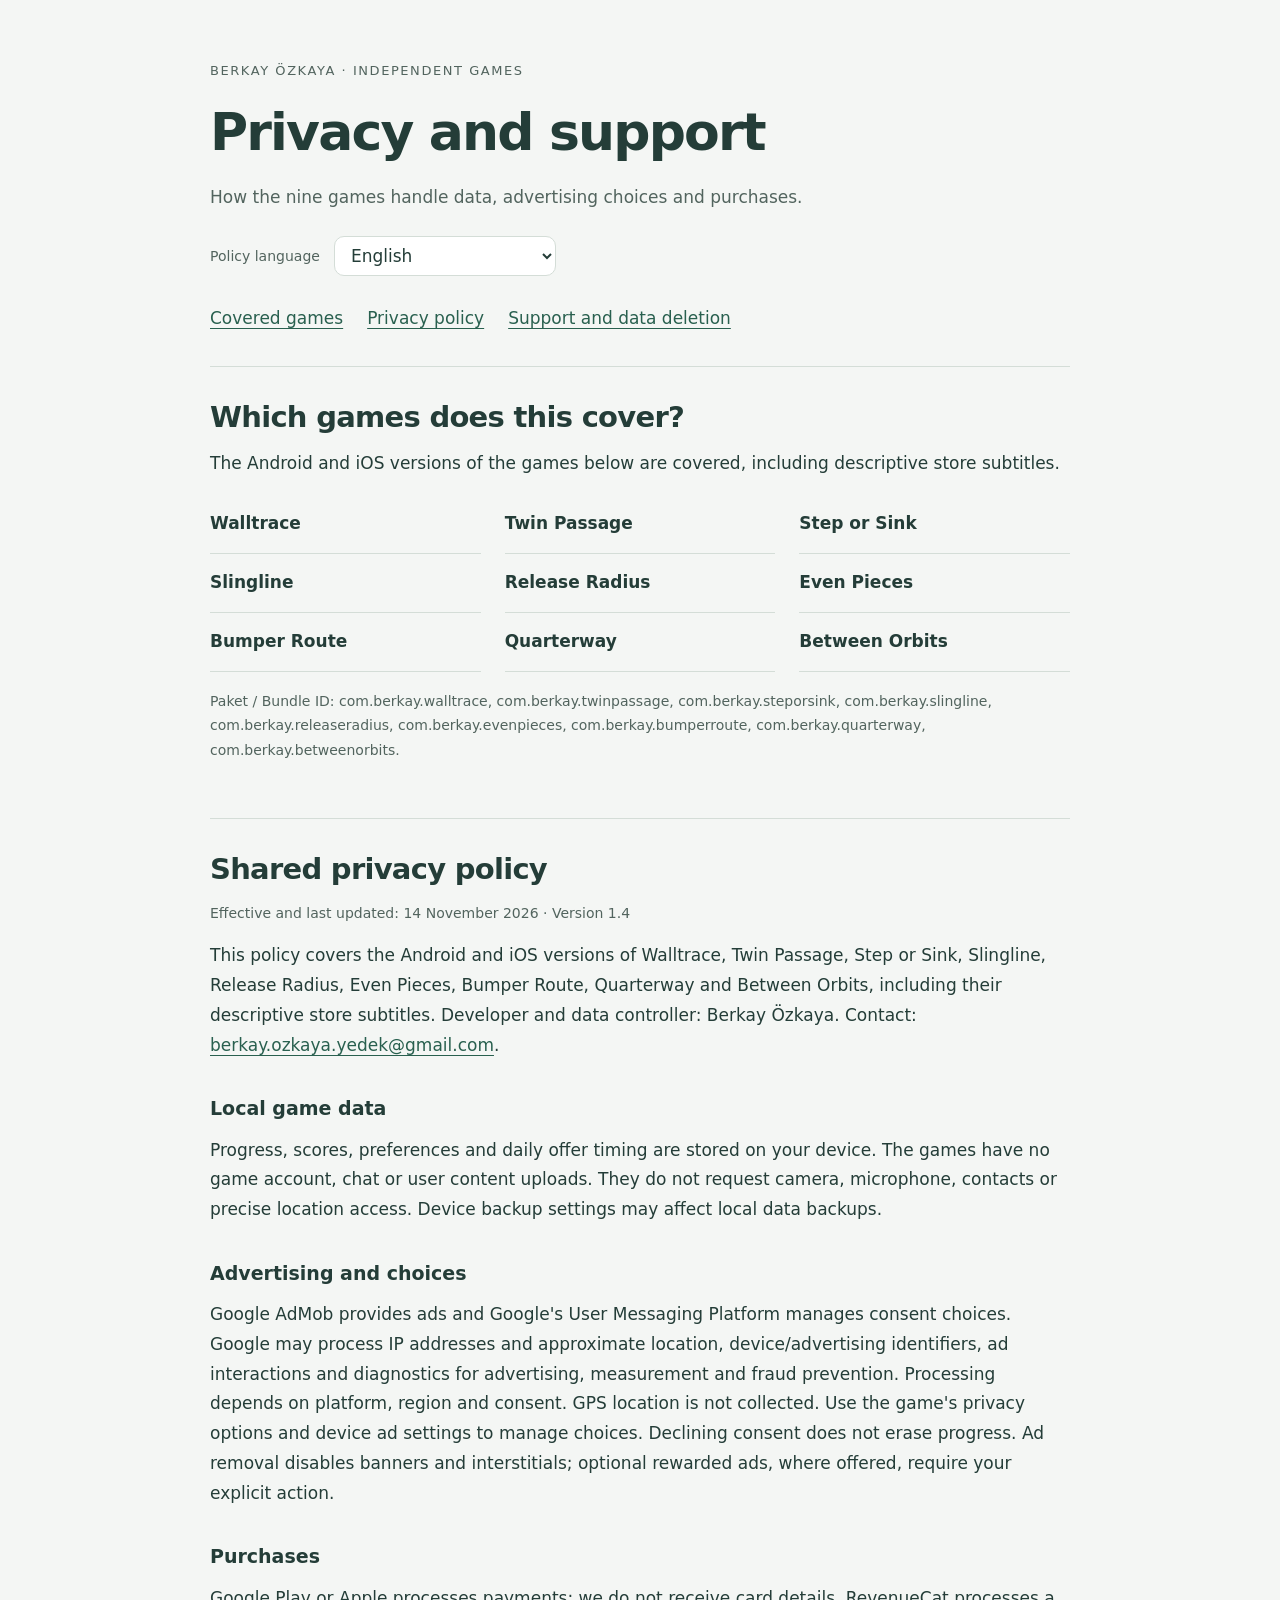
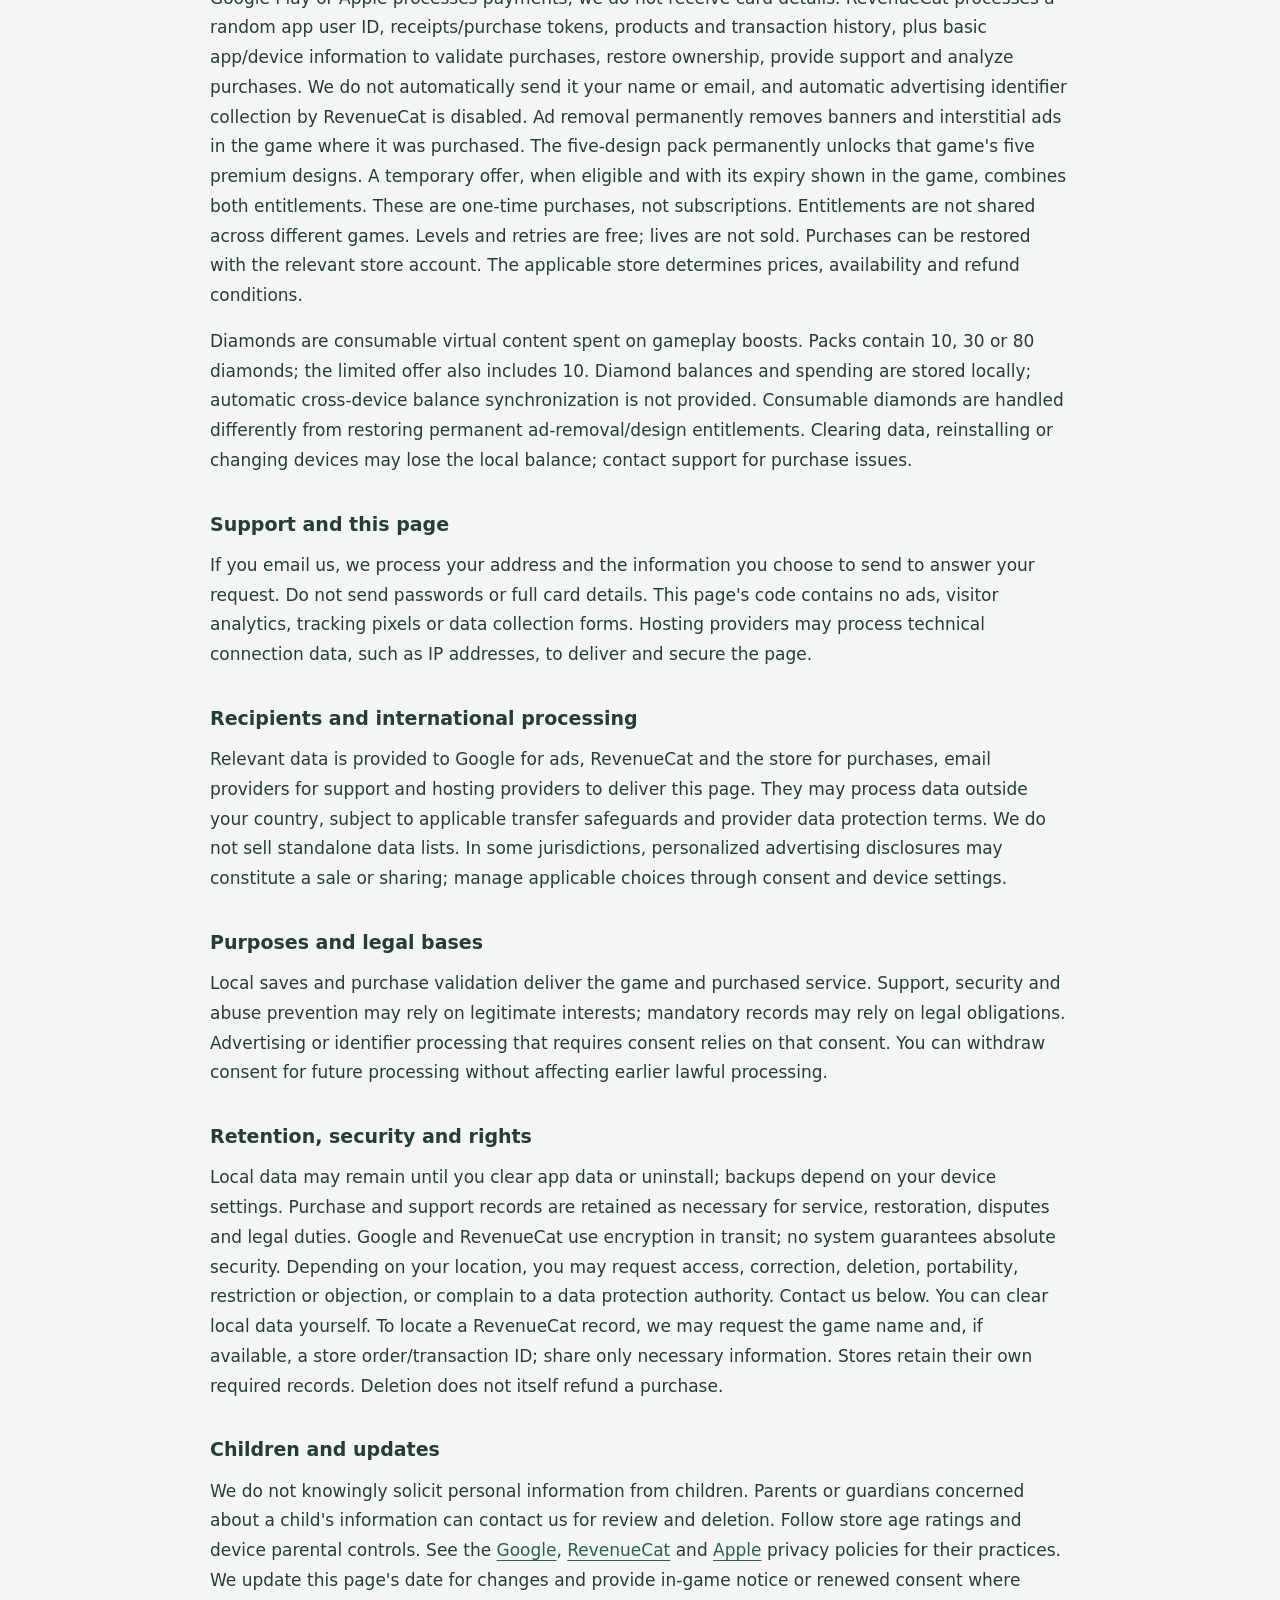
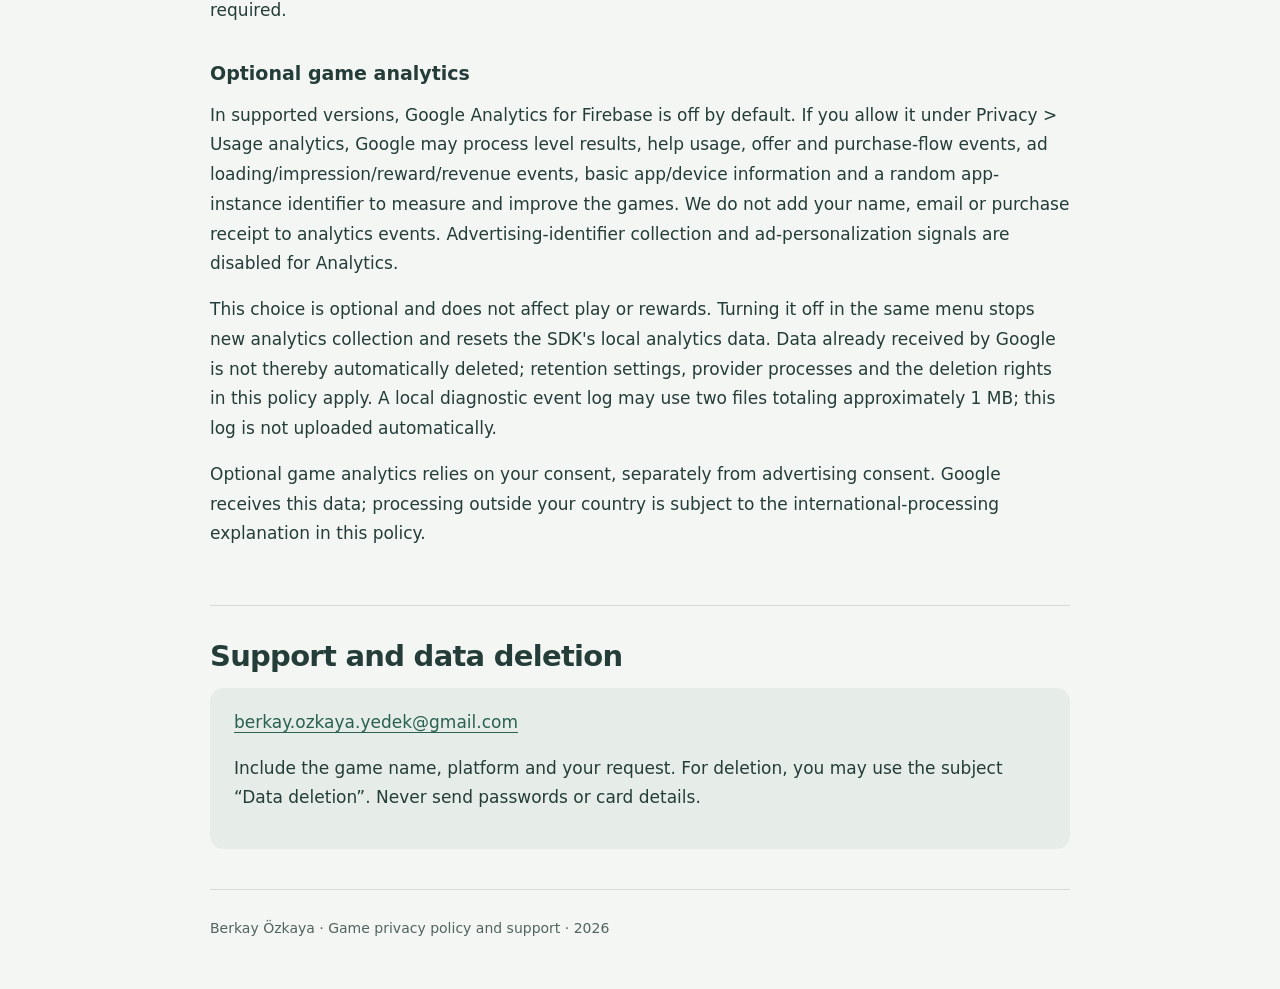
==== commit 83fe3c36: "docs: restore ten-language arcade privacy and diamond disclosures" ====
--- a/arcade-privacy/index.html
+++ b/arcade-privacy/index.html
@@ -30,7 +30,7 @@
 </section>
 <section class="policy" lang="tr" id="gizlilik" aria-labelledby="politika-baslik">
  <h2 id="politika-baslik">Ortak gizlilik politikası</h2>
- <p class="meta">Son güncelleme ve yürürlük tarihi: 28 Ekim 2026 · Sürüm 1.3</p>
+ <p class="meta">Son güncelleme ve yürürlük tarihi: 14 Kasım 2026 · Sürüm 1.4</p>
  <p>Geliştirici ve bu oyunlar bakımından veri sorumlusu Berkay Özkaya'dır. İletişim: <a href="mailto:berkay.ozkaya.yedek@gmail.com">berkay.ozkaya.yedek@gmail.com</a>. Bu politika, oyunları ve bu destek sayfasını kullanırken verilerin nasıl işlendiğini açıklar.</p>
  <h3>1. Oyun kayıtları ve izinler</h3>
  <p>Bölüm ilerlemesi, rekorlar, tercihler ve günlük teklif süresi cihazınızda saklanır. Bu oyunlarda oyun hesabı, sohbet veya kullanıcı içeriği yükleme özelliği bulunmaz. Kamera, mikrofon, kişiler veya hassas konum izni istenmez. İşletim sisteminizin yedekleme ayarları yerel verilerin yedeklenmesini etkileyebilir.</p>
@@ -39,7 +39,7 @@
  <p>Gerekli bölgelerde reklam izni seçenekleri gösterilir. Oyun içindeki “Gizlilik seçenekleri” ve cihazınızın reklam ayarları üzerinden tercihlerinizi yönetebilirsiniz. İzin vermemek oyun ilerlemesini silmez. Reklamsız satın alımı banner ve bölüm arası reklamları kaldırır; isteğe bağlı ödüllü reklam sunulan sürümlerde bu reklam yalnız oyuncunun açık eylemiyle başlar.</p>
  <h3>3. Satın alımlar</h3>
  <p>Ödemeyi Google Play veya Apple App Store işler; kart bilgilerinizi almayız. RevenueCat, rastgele uygulama kullanıcı kimliği, mağaza makbuzu/satın alma belirteci, ürün ve işlem geçmişi ile temel uygulama/cihaz bilgilerini satın alım doğrulaması, sahipliğin geri yüklenmesi, destek ve satın alım analizi için işler. RevenueCat'e adınız veya e-posta adresiniz otomatik olarak gönderilmez; reklam tanımlayıcılarının RevenueCat tarafından otomatik toplanması kapalıdır.</p>
- <p>Reklamsız ürün, satın alındığı oyunda banner ve geçiş reklamlarını kalıcı olarak kaldırır. Beşli tasarım paketi aynı oyunun beş premium tasarımını kalıcı olarak açar. Uygunluğu ve bitiş süresi oyun içinde gösterilen geçici teklif, bu iki hakkı birlikte sunar. Bunlar tek seferlik satın alımlardır; abonelik değildir. Haklar farklı oyunlar arasında paylaşılmaz. Bölümler ve tekrar denemeler ücretsizdir; can satışı yoktur. Satın alımları ilgili mağaza hesabıyla geri yükleyebilirsiniz. Geçerli fiyat, uygunluk ve iade koşulları ilgili mağazaya tabidir.</p>
+ <p>Reklamsız ürün, satın alındığı oyunda banner ve geçiş reklamlarını kalıcı olarak kaldırır. Beşli tasarım paketi aynı oyunun beş premium tasarımını kalıcı olarak açar. Uygunluğu ve bitiş süresi oyun içinde gösterilen geçici teklif, bu iki hakkı birlikte sunar. Bunlar tek seferlik satın alımlardır; abonelik değildir. Haklar farklı oyunlar arasında paylaşılmaz. Bölümler ve tekrar denemeler ücretsizdir; can satışı yoktur. Satın alımları ilgili mağaza hesabıyla geri yükleyebilirsiniz. Geçerli fiyat, uygunluk ve iade koşulları ilgili mağazaya tabidir.</p><p>Elmaslar, oyun avantajlarında harcanan tüketilebilir sanal içeriktir. 10, 30 veya 80 elmas satın alınabilir; geçici teklif 10 elmas da içerir. Elmas bakiyesi ve harcamalar cihazdaki kayıtta tutulur; otomatik cihazlar arası bakiye eşitlemesi sunulmaz. Tüketilebilir elmasların durumu, kalıcı reklamsız/tasarım haklarını geri yüklemekten farklıdır. Silme, yeniden kurulum veya cihaz değişiminde yerel bakiye kaybolabilir; satın alma sorunları için destek adresine başvurabilirsiniz.</p>
  <h3>4. Destek ve bu internet sayfası</h3>
  <p>Bize e-posta gönderirseniz adresinizi ve iletinizde paylaştığınız bilgileri talebinizi yanıtlamak için işleriz. Parola veya tam kart bilgisi göndermeyin. Bu sayfanın kodunda reklam, ziyaretçi analitiği, takip pikseli veya veri toplama formu bulunmaz. Barındırma hizmeti, sayfayı sunmak ve güvenliğini sağlamak için IP adresi gibi teknik bağlantı verilerini işleyebilir.</p>
  <h3>5. Paylaşım ve yurt dışına aktarım</h3>
@@ -57,14 +57,14 @@
 <h3>İsteğe bağlı oyun analizi</h3><p>Destekleyen sürümlerde Google Analytics for Firebase başlangıçta kapalıdır. Gizlilik &gt; Kullanım analizi bölümünde izin verirseniz bölüm sonuçları, yardım kullanımı, teklif ve satın alım akışı olayları, reklam yükleme/gösterim/ödül/gelir olayları, temel uygulama/cihaz bilgileri ve rastgele uygulama örneği kimliği Google tarafından oyunları geliştirmek ve ölçmek için işlenebilir. Analiz olaylarına adınız, e-postanız veya satın alım fişiniz eklenmez. Analytics için reklam kimliği toplama ve reklam kişiselleştirme sinyalleri kapalıdır.</p><p>Bu tercih isteğe bağlıdır; oyun ve ödüller etkilenmez. Aynı menüden kapattığınızda yeni analiz toplama durdurulur ve SDK&#x27;nin yerel analiz verileri sıfırlanır. Önceden Google&#x27;a ulaşan veriler otomatik olarak silinmiş sayılmaz; saklama ayarları, sağlayıcı süreçleri ve bu politikadaki silme hakları geçerlidir. Reklam/yardım tanılaması için cihazda iki dosyayla sınırlı, toplam yaklaşık 1 MB&#x27;lık yerel olay günlüğü tutulabilir; bu günlük otomatik olarak yüklenmez.</p><p>İsteğe bağlı oyun analizi için işleme dayanağı verdiğiniz izindir; bu tercih reklam izinlerinden ayrıdır. Bu verilerin alıcısı Google&#x27;dır ve yurt dışında işlenmeleri bu politikanın aktarım açıklamalarına tabidir.</p></section>
 <section class="policy" id="privacy" lang="en" aria-labelledby="english-title">
  <h2 id="english-title">Shared privacy policy</h2>
- <p class="meta">Effective and last updated: 28 October 2026 · Version 1.3</p>
+ <p class="meta">Effective and last updated: 14 November 2026 · Version 1.4</p>
  <p>This policy covers the Android and iOS versions of Walltrace, Twin Passage, Step or Sink, Slingline, Release Radius, Even Pieces, Bumper Route, Quarterway and Between Orbits, including their descriptive store subtitles. Developer and data controller: Berkay Özkaya. Contact: <a href="mailto:berkay.ozkaya.yedek@gmail.com">berkay.ozkaya.yedek@gmail.com</a>.</p>
  <h3>Local game data</h3>
  <p>Progress, scores, preferences and daily offer timing are stored on your device. The games have no game account, chat or user content uploads. They do not request camera, microphone, contacts or precise location access. Device backup settings may affect local data backups.</p>
  <h3>Advertising and choices</h3>
  <p>Google AdMob provides ads and Google's User Messaging Platform manages consent choices. Google may process IP addresses and approximate location, device/advertising identifiers, ad interactions and diagnostics for advertising, measurement and fraud prevention. Processing depends on platform, region and consent. GPS location is not collected. Use the game's privacy options and device ad settings to manage choices. Declining consent does not erase progress. Ad removal disables banners and interstitials; optional rewarded ads, where offered, require your explicit action.</p>
  <h3>Purchases</h3>
- <p>Google Play or Apple processes payments; we do not receive card details. RevenueCat processes a random app user ID, receipts/purchase tokens, products and transaction history, plus basic app/device information to validate purchases, restore ownership, provide support and analyze purchases. We do not automatically send it your name or email, and automatic advertising identifier collection by RevenueCat is disabled. Ad removal permanently removes banners and interstitial ads in the game where it was purchased. The five-design pack permanently unlocks that game&#x27;s five premium designs. A temporary offer, when eligible and with its expiry shown in the game, combines both entitlements. These are one-time purchases, not subscriptions. Entitlements are not shared across different games. Levels and retries are free; lives are not sold. Purchases can be restored with the relevant store account. The applicable store determines prices, availability and refund conditions.</p>
+ <p>Google Play or Apple processes payments; we do not receive card details. RevenueCat processes a random app user ID, receipts/purchase tokens, products and transaction history, plus basic app/device information to validate purchases, restore ownership, provide support and analyze purchases. We do not automatically send it your name or email, and automatic advertising identifier collection by RevenueCat is disabled. Ad removal permanently removes banners and interstitial ads in the game where it was purchased. The five-design pack permanently unlocks that game&#x27;s five premium designs. A temporary offer, when eligible and with its expiry shown in the game, combines both entitlements. These are one-time purchases, not subscriptions. Entitlements are not shared across different games. Levels and retries are free; lives are not sold. Purchases can be restored with the relevant store account. The applicable store determines prices, availability and refund conditions.</p><p>Diamonds are consumable virtual content spent on gameplay boosts. Packs contain 10, 30 or 80 diamonds; the limited offer also includes 10. Diamond balances and spending are stored locally; automatic cross-device balance synchronization is not provided. Consumable diamonds are handled differently from restoring permanent ad-removal/design entitlements. Clearing data, reinstalling or changing devices may lose the local balance; contact support for purchase issues.</p>
  <h3>Support and this page</h3>
  <p>If you email us, we process your address and the information you choose to send to answer your request. Do not send passwords or full card details. This page's code contains no ads, visitor analytics, tracking pixels or data collection forms. Hosting providers may process technical connection data, such as IP addresses, to deliver and secure the page.</p>
  <h3>Recipients and international processing</h3>
@@ -78,7 +78,7 @@
 <h3>Optional game analytics</h3><p>In supported versions, Google Analytics for Firebase is off by default. If you allow it under Privacy &gt; Usage analytics, Google may process level results, help usage, offer and purchase-flow events, ad loading/impression/reward/revenue events, basic app/device information and a random app-instance identifier to measure and improve the games. We do not add your name, email or purchase receipt to analytics events. Advertising-identifier collection and ad-personalization signals are disabled for Analytics.</p><p>This choice is optional and does not affect play or rewards. Turning it off in the same menu stops new analytics collection and resets the SDK&#x27;s local analytics data. Data already received by Google is not thereby automatically deleted; retention settings, provider processes and the deletion rights in this policy apply. A local diagnostic event log may use two files totaling approximately 1 MB; this log is not uploaded automatically.</p><p>Optional game analytics relies on your consent, separately from advertising consent. Google receives this data; processing outside your country is subject to the international-processing explanation in this policy.</p></section>
 <section class="policy" id="policy-fr" lang="fr" aria-labelledby="title-fr">
 <h2 id="title-fr">Politique de confidentialité commune</h2>
-<p class="meta">Date d’effet et dernière mise à jour : 28 octobre 2026 · Version 1.3</p>
+<p class="meta">Entrée en vigueur et mise à jour : 14 novembre 2026 · Version 1.4</p>
 <p>Cette politique couvre les versions Android et iOS des neuf jeux indiqués ci-dessus, y compris leurs sous-titres descriptifs en boutique. Développeur et responsable du traitement : Berkay Özkaya. Contact : <a href="mailto:berkay.ozkaya.yedek@gmail.com">berkay.ozkaya.yedek@gmail.com</a>.</p>
 <h3>Données locales du jeu</h3>
 <p>La progression, les scores, les préférences et la durée de l’offre quotidienne sont enregistrés sur votre appareil. Les jeux ne proposent ni compte de jeu, ni discussion, ni téléversement de contenu utilisateur. Ils ne demandent pas l’accès à la caméra, au microphone, aux contacts ou à la position précise. Les réglages de sauvegarde de l’appareil peuvent influer sur les copies des données locales.</p>
@@ -86,6 +86,7 @@
 <p>Google AdMob fournit les publicités et Google User Messaging Platform gère les choix de consentement. Google peut traiter l’adresse IP et la position approximative qui en découle, les identifiants de l’appareil ou publicitaires, les interactions avec les annonces et les diagnostics à des fins de publicité, de mesure et de prévention de la fraude. Le traitement dépend de la plateforme, de la région et du consentement. La position GPS n’est pas collectée. Vous pouvez gérer vos choix dans les options de confidentialité du jeu et les réglages publicitaires de l’appareil. Refuser le consentement n’efface pas la progression. L’achat de suppression des publicités retire les bannières et les interstitiels ; les publicités récompensées facultatives, lorsqu’elles sont proposées, nécessitent votre action explicite.</p>
 <h3>Achats</h3>
 <p>Google Play ou Apple traite les paiements ; nous ne recevons pas les données de votre carte. RevenueCat traite un identifiant utilisateur d’application aléatoire, les reçus ou jetons d’achat, les produits et l’historique des transactions, ainsi que des informations élémentaires sur l’application et l’appareil, pour vérifier les achats, restaurer les droits, assurer l’assistance et analyser les achats. Nous ne lui transmettons pas automatiquement votre nom ou votre adresse électronique. La collecte automatique des identifiants publicitaires par RevenueCat est désactivée. La suppression des publicités retire définitivement les bannières et les publicités interstitielles du jeu dans lequel elle a été achetée. Le pack de cinq thèmes débloque définitivement les cinq thèmes premium de ce jeu. Une offre temporaire, proposée selon l’éligibilité et avec une échéance affichée dans le jeu, regroupe ces deux droits. Ce sont des achats uniques, sans abonnement. Les droits ne sont pas partagés entre différents jeux. Les niveaux et les nouvelles tentatives sont gratuits ; aucune vie n’est vendue. Les achats peuvent être restaurés avec le compte de la boutique concernée. Les prix, la disponibilité et les conditions de remboursement dépendent de cette boutique.</p>
+<p>Les diamants sont un contenu virtuel consommable utilisé pour les bonus. Les packs contiennent 10, 30 ou 80 diamants ; l’offre temporaire en inclut aussi 10. Solde et dépenses sont enregistrés sur l’appareil, sans synchronisation automatique entre appareils. Les consommables ne se restaurent pas comme les droits permanents de suppression des publicités ou de thèmes. Effacement des données, réinstallation ou changement d’appareil peuvent entraîner la perte du solde local ; contactez l’assistance en cas de problème d’achat.</p>
 <h3>Assistance et cette page</h3>
 <p>Si vous nous écrivez, nous traitons votre adresse et les informations que vous choisissez d’envoyer afin de répondre à votre demande. N’envoyez pas de mot de passe ni les données complètes d’une carte bancaire. Le code de cette page ne contient ni publicité, ni outil d’analyse des visites, ni pixel de suivi, ni formulaire de collecte. L’hébergeur peut traiter des données techniques de connexion, comme l’adresse IP, pour fournir et sécuriser la page.</p>
 <h3>Destinataires et traitement international</h3>
@@ -103,7 +104,7 @@
 <p class="meta"><a href="https://policies.google.com/privacy">Google</a> · <a href="https://www.revenuecat.com/privacy">RevenueCat</a> · <a href="https://www.apple.com/legal/privacy/">Apple</a></p></section>
 <section class="policy" id="policy-it" lang="it" aria-labelledby="title-it">
 <h2 id="title-it">Informativa sulla privacy comune</h2>
-<p class="meta">Data di efficacia e ultimo aggiornamento: 28 ottobre 2026 · Versione 1.3</p>
+<p class="meta">Data di efficacia e ultimo aggiornamento: 14 novembre 2026 · Versione 1.4</p>
 <p>Questa informativa riguarda le versioni Android e iOS dei nove giochi elencati sopra, compresi i sottotitoli descrittivi negli store. Sviluppatore e titolare del trattamento: Berkay Özkaya. Contatto: <a href="mailto:berkay.ozkaya.yedek@gmail.com">berkay.ozkaya.yedek@gmail.com</a>.</p>
 <h3>Dati locali del gioco</h3>
 <p>Progressi, punteggi, preferenze e durata dell’offerta giornaliera sono salvati sul dispositivo. I giochi non includono un account di gioco, una chat o il caricamento di contenuti degli utenti. Non richiedono accesso a fotocamera, microfono, contatti o posizione precisa. Le impostazioni di backup del dispositivo possono influire sulle copie dei dati locali.</p>
@@ -111,6 +112,7 @@
 <p>Google AdMob fornisce gli annunci e Google User Messaging Platform gestisce le scelte sul consenso. Google può trattare indirizzi IP e posizione approssimativa derivata, identificativi del dispositivo o pubblicitari, interazioni con gli annunci e dati diagnostici per pubblicità, misurazione e prevenzione delle frodi. Il trattamento dipende da piattaforma, area geografica e consenso. La posizione GPS non viene raccolta. Le scelte si gestiscono nelle opzioni privacy del gioco e nelle impostazioni pubblicitarie del dispositivo. Rifiutare il consenso non cancella i progressi. L’acquisto senza pubblicità disattiva banner e interstitial; gli eventuali annunci con premio facoltativi richiedono un’azione esplicita del giocatore.</p>
 <h3>Acquisti</h3>
 <p>Google Play o Apple elabora i pagamenti; non riceviamo i dati della carta. RevenueCat tratta un identificativo casuale dell’utente dell’app, ricevute o token di acquisto, prodotti e cronologia delle transazioni, oltre a informazioni di base sull’app e sul dispositivo, per verificare gli acquisti, ripristinare i diritti, fornire assistenza e analizzare gli acquisti. Non gli inviamo automaticamente nome o email; la raccolta automatica degli identificativi pubblicitari da parte di RevenueCat è disabilitata. La rimozione della pubblicità elimina in modo permanente banner e annunci interstiziali nel gioco in cui è stata acquistata. Il pacchetto di cinque temi sblocca in modo permanente i cinque temi premium dello stesso gioco. Un’offerta temporanea, disponibile secondo i requisiti e con scadenza mostrata nel gioco, include entrambi i diritti. Sono acquisti una tantum, non abbonamenti. I diritti non sono condivisi tra giochi diversi. Livelli e nuovi tentativi sono gratuiti; non vengono vendute vite. Gli acquisti possono essere ripristinati con il relativo account dello store. Prezzi, disponibilità e condizioni di rimborso dipendono dallo store pertinente.</p>
+<p>I diamanti sono contenuti virtuali consumabili usati per i potenziamenti. I pacchetti contengono 10, 30 o 80 diamanti; l’offerta temporanea ne include anche 10. Saldo e spese sono salvati sul dispositivo, senza sincronizzazione automatica tra dispositivi. I consumabili sono gestiti diversamente dal ripristino dei diritti permanenti su pubblicità e temi. Cancellazione dei dati, reinstallazione o cambio di dispositivo possono perdere il saldo locale; contatta l’assistenza per problemi con gli acquisti.</p>
 <h3>Assistenza e questa pagina</h3>
 <p>Se ci scrivi, trattiamo il tuo indirizzo e le informazioni che scegli di inviare per rispondere alla richiesta. Non inviare password o dati completi della carta. Il codice di questa pagina non contiene annunci, analisi dei visitatori, pixel di tracciamento o moduli di raccolta dati. Il fornitore di hosting può trattare dati tecnici di connessione, come l’indirizzo IP, per fornire e proteggere la pagina.</p>
 <h3>Destinatari e trattamento internazionale</h3>
@@ -128,7 +130,7 @@
 <p class="meta"><a href="https://policies.google.com/privacy">Google</a> · <a href="https://www.revenuecat.com/privacy">RevenueCat</a> · <a href="https://www.apple.com/legal/privacy/">Apple</a></p></section>
 <section class="policy" id="policy-de" lang="de" aria-labelledby="title-de">
 <h2 id="title-de">Gemeinsame Datenschutzerklärung</h2>
-<p class="meta">Gültig seit und zuletzt aktualisiert: 28. Oktober 2026 · Version 1.3</p>
+<p class="meta">Gültig seit und zuletzt aktualisiert: 14. November 2026 · Version 1.4</p>
 <p>Diese Erklärung gilt für die Android- und iOS-Versionen der neun oben genannten Spiele einschließlich ihrer beschreibenden Untertitel im Store. Entwickler und Verantwortlicher für die Datenverarbeitung: Berkay Özkaya. Kontakt: <a href="mailto:berkay.ozkaya.yedek@gmail.com">berkay.ozkaya.yedek@gmail.com</a>.</p>
 <h3>Lokale Spieldaten</h3>
 <p>Fortschritt, Punktestände, Einstellungen und die Laufzeit des täglichen Angebots werden auf deinem Gerät gespeichert. Die Spiele bieten weder ein Spielkonto noch Chat oder das Hochladen von Nutzerinhalten. Sie fordern keinen Zugriff auf Kamera, Mikrofon, Kontakte oder den genauen Standort an. Die Sicherungseinstellungen des Geräts können lokale Datensicherungen beeinflussen.</p>
@@ -136,6 +138,7 @@
 <p>Google AdMob stellt Werbung bereit; Googles User Messaging Platform verwaltet Einwilligungsentscheidungen. Google kann IP-Adressen und daraus abgeleitete ungefähre Standorte, Geräte- oder Werbekennungen, Anzeigeninteraktionen und Diagnosedaten für Werbung, Messung und Betrugsprävention verarbeiten. Die Verarbeitung hängt von Plattform, Region und Einwilligung ab. GPS-Standortdaten werden nicht erhoben. Du kannst deine Auswahl in den Datenschutzoptionen des Spiels und den Werbeeinstellungen des Geräts verwalten. Eine verweigerte Einwilligung löscht den Fortschritt nicht. Der Kauf zur Werbeentfernung deaktiviert Banner und Zwischenanzeigen; gegebenenfalls angebotene freiwillige Anzeigen mit Belohnung starten nur durch deine ausdrückliche Aktion.</p>
 <h3>Käufe</h3>
 <p>Google Play oder Apple verarbeitet die Zahlung; wir erhalten keine Kartendaten. RevenueCat verarbeitet eine zufällige App-Nutzerkennung, Belege oder Kauftokens, Produkte und den Transaktionsverlauf sowie grundlegende App- und Gerätedaten, um Käufe zu prüfen, Berechtigungen wiederherzustellen, Support zu leisten und Käufe auszuwerten. Wir übermitteln deinen Namen oder deine E-Mail-Adresse nicht automatisch. Die automatische Erfassung von Werbekennungen durch RevenueCat ist deaktiviert. Die Werbeentfernung entfernt Banner und Interstitial-Anzeigen dauerhaft in dem Spiel, in dem sie gekauft wurde. Das Paket mit fünf Designs schaltet die fünf Premium-Designs desselben Spiels dauerhaft frei. Ein zeitlich begrenztes Angebot kombiniert beide Berechtigungen, sofern es verfügbar ist; die Ablaufzeit wird im Spiel angezeigt. Es handelt sich um Einmalkäufe, nicht um Abonnements. Berechtigungen gelten nicht spielübergreifend. Level und erneute Versuche sind kostenlos; Leben werden nicht verkauft. Käufe lassen sich mit dem jeweiligen Store-Konto wiederherstellen. Preise, Verfügbarkeit und Erstattungsbedingungen richten sich nach dem jeweiligen Store.</p>
+<p>Diamanten sind verbrauchbare virtuelle Inhalte für Spielvorteile. Pakete enthalten 10, 30 oder 80 Diamanten; das befristete Angebot enthält zusätzlich 10. Guthaben und Ausgaben werden lokal gespeichert; es gibt keinen automatischen Abgleich zwischen Geräten. Verbrauchbare Diamanten werden anders behandelt als die Wiederherstellung dauerhafter Werbeentfernungs- oder Designrechte. Datenlöschung, Neuinstallation oder Gerätewechsel können zum Verlust des lokalen Guthabens führen; bei Kaufproblemen hilft der Support.</p>
 <h3>Support und diese Seite</h3>
 <p>Wenn du uns eine E-Mail sendest, verarbeiten wir deine Adresse und die von dir übermittelten Angaben zur Beantwortung deiner Anfrage. Sende keine Passwörter oder vollständigen Kartendaten. Der Code dieser Seite enthält keine Werbung, Besucheranalyse, Tracking-Pixel oder Formulare zur Datenerfassung. Der Hostinganbieter kann technische Verbindungsdaten wie die IP-Adresse verarbeiten, um die Seite bereitzustellen und abzusichern.</p>
 <h3>Empfänger und internationale Verarbeitung</h3>
@@ -153,7 +156,7 @@
 <p class="meta"><a href="https://policies.google.com/privacy">Google</a> · <a href="https://www.revenuecat.com/privacy">RevenueCat</a> · <a href="https://www.apple.com/legal/privacy/">Apple</a></p></section>
 <section class="policy" id="policy-es" lang="es" aria-labelledby="title-es">
 <h2 id="title-es">Política de privacidad compartida</h2>
-<p class="meta">Fecha de entrada en vigor y última actualización: 28 de octubre de 2026 · Versión 1.3</p>
+<p class="meta">Fecha de entrada en vigor y última actualización: 14 de noviembre de 2026 · Versión 1.4</p>
 <p>Esta política se aplica a las versiones para Android e iOS de los nueve juegos indicados arriba, incluidos sus subtítulos descriptivos en las tiendas. Desarrollador y responsable del tratamiento: Berkay Özkaya. Contacto: <a href="mailto:berkay.ozkaya.yedek@gmail.com">berkay.ozkaya.yedek@gmail.com</a>.</p>
 <h3>Datos locales del juego</h3>
 <p>El progreso, las puntuaciones, las preferencias y la duración de la oferta diaria se guardan en el dispositivo. Los juegos no incluyen cuenta de juego, chat ni carga de contenido de usuarios. No solicitan acceso a la cámara, al micrófono, a los contactos ni a la ubicación precisa. La configuración de copias de seguridad del dispositivo puede afectar a las copias de los datos locales.</p>
@@ -161,6 +164,7 @@
 <p>Google AdMob proporciona anuncios y Google User Messaging Platform gestiona las opciones de consentimiento. Google puede tratar direcciones IP y la ubicación aproximada derivada, identificadores del dispositivo o publicitarios, interacciones con anuncios y diagnósticos para publicidad, medición y prevención del fraude. El tratamiento depende de la plataforma, la región y el consentimiento. No se recoge la ubicación GPS. Puedes gestionar tus opciones en las opciones de privacidad del juego y los ajustes publicitarios del dispositivo. Rechazar el consentimiento no borra el progreso. La compra para quitar anuncios desactiva los banners y los intersticiales; los anuncios con recompensa opcionales, cuando se ofrezcan, requieren una acción expresa del jugador.</p>
 <h3>Compras</h3>
 <p>Google Play o Apple procesa los pagos; no recibimos los datos de tu tarjeta. RevenueCat trata un identificador aleatorio de usuario de la aplicación, recibos o tokens de compra, productos e historial de transacciones, además de información básica sobre la aplicación y el dispositivo, para verificar compras, restaurar derechos, prestar asistencia y analizar compras. No le enviamos automáticamente tu nombre o correo electrónico; la recogida automática de identificadores publicitarios de RevenueCat está desactivada. La eliminación de anuncios retira permanentemente los banners y anuncios intersticiales del juego en el que se adquirió. El paquete de cinco diseños desbloquea permanentemente los cinco diseños prémium de ese juego. Una oferta temporal, sujeta a disponibilidad y con vencimiento mostrado en el juego, reúne ambos derechos. Son compras de pago único, no suscripciones. Los derechos no se comparten entre juegos distintos. Los niveles y los reintentos son gratuitos; no se venden vidas. Las compras pueden restaurarse con la cuenta de la tienda correspondiente. Los precios, la disponibilidad y las condiciones de reembolso dependen de esa tienda.</p>
+<p>Los diamantes son contenido virtual consumible para ventajas de juego. Los paquetes incluyen 10, 30 u 80 diamantes; la oferta temporal también incluye 10. El saldo y los gastos se guardan en el dispositivo, sin sincronización automática entre dispositivos. Los consumibles se gestionan de forma distinta a la restauración de derechos permanentes de anuncios y diseños. Borrar datos, reinstalar o cambiar de dispositivo puede perder el saldo local; contacta con asistencia si hay problemas de compra.</p>
 <h3>Asistencia y esta página</h3>
 <p>Si nos escribes, tratamos tu dirección y la información que decidas enviar para responder a tu solicitud. No envíes contraseñas ni datos completos de tarjetas. El código de esta página no contiene anuncios, analítica de visitantes, píxeles de seguimiento ni formularios de recogida de datos. El proveedor de alojamiento puede tratar datos técnicos de conexión, como la dirección IP, para servir y proteger la página.</p>
 <h3>Destinatarios y tratamiento internacional</h3>
@@ -178,7 +182,7 @@
 <p class="meta"><a href="https://policies.google.com/privacy">Google</a> · <a href="https://www.revenuecat.com/privacy">RevenueCat</a> · <a href="https://www.apple.com/legal/privacy/">Apple</a></p></section>
 <section class="policy" id="policy-zh-CN" lang="zh-CN" aria-labelledby="title-zh-CN">
 <h2 id="title-zh-CN">共同隐私政策</h2>
-<p class="meta">生效及最后更新日期：2026年10月28日 · 版本1.3</p>
+<p class="meta">生效及最后更新日期：2026年11月14日 · 版本1.4</p>
 <p>本政策适用于上方列出的九款游戏的Android和iOS版本，包括商店中使用的描述性副标题。开发者及数据控制者：Berkay Özkaya。联系邮箱：<a href="mailto:berkay.ozkaya.yedek@gmail.com">berkay.ozkaya.yedek@gmail.com</a>。</p>
 <h3>本地游戏数据</h3>
 <p>关卡进度、分数、偏好设置和每日优惠的计时数据保存在您的设备上。游戏不提供游戏账号、聊天或用户内容上传功能，不请求访问摄像头、麦克风、通讯录或精确位置。设备的备份设置可能影响本地数据备份。</p>
@@ -186,6 +190,7 @@
 <p>Google AdMob提供广告，Google User Messaging Platform管理同意选项。Google可能为广告、衡量效果和防范欺诈处理IP地址及由此推算的大致位置、设备或广告标识符、广告互动和诊断数据。具体处理取决于平台、地区和您的同意选择。我们不收集GPS位置。您可以通过游戏内的隐私选项和设备广告设置管理选择。拒绝同意不会删除游戏进度。移除广告的购买会关闭横幅和插屏广告；在提供可选激励广告的版本中，只有玩家明确操作才会启动这类广告。</p>
 <h3>购买</h3>
 <p>付款由Google Play或Apple处理，我们不会收到银行卡信息。RevenueCat处理随机生成的应用用户ID、收据或购买令牌、商品和交易记录，以及基本的应用和设备信息，用于验证购买、恢复已拥有的权益、提供支持和分析购买。我们不会自动向RevenueCat发送您的姓名或邮箱，RevenueCat的广告标识符自动收集功能已关闭。去广告商品可永久移除购买该商品的游戏中的横幅广告和插屏广告。五款主题套装可永久解锁同一游戏的五款高级主题。符合条件时提供的限时优惠将这两项权益组合出售，到期时间会在游戏内显示。这些都是一次性购买，不是订阅。权益不在不同游戏之间通用。关卡和重试均免费，不出售体力或生命次数。您可以通过相关商店账户恢复购买。价格、可用性和退款条件以相关商店为准。</p>
+<p>钻石是用于游戏效果的消耗型虚拟内容。可购买10、30或80颗钻石，限时优惠也包含10颗。钻石余额和消耗记录保存在设备本地，不提供自动跨设备余额同步。消耗型钻石与永久去广告或设计权益的恢复方式不同。清除数据、重新安装或更换设备可能导致本地余额丢失；购买问题可联系支持。</p>
 <h3>支持与本网页</h3>
 <p>如果您发送邮件，我们会处理您的邮箱及您主动提供的信息，以回复请求。请勿发送密码或完整银行卡信息。本网页代码不包含广告、访客分析、追踪像素或数据收集表单。托管服务商可能为提供和保护网页处理IP地址等技术连接数据。</p>
 <h3>接收方与跨境处理</h3>
@@ -203,7 +208,7 @@
 <p class="meta"><a href="https://policies.google.com/privacy">Google</a> · <a href="https://www.revenuecat.com/privacy">RevenueCat</a> · <a href="https://www.apple.com/legal/privacy/">Apple</a></p></section>
 <section class="policy" id="policy-ja" lang="ja" aria-labelledby="title-ja">
 <h2 id="title-ja">共通プライバシーポリシー</h2>
-<p class="meta">施行日・最終更新日：2026年10月28日 · バージョン1.3</p>
+<p class="meta">施行日・最終更新日：2026年11月14日 · バージョン1.4</p>
 <p>本ポリシーは、上記9作品のAndroid版とiOS版に適用され、ストアで説明用の副題を使用する場合も含みます。開発者およびデータ管理者：Berkay Özkaya。連絡先：<a href="mailto:berkay.ozkaya.yedek@gmail.com">berkay.ozkaya.yedek@gmail.com</a>。</p>
 <h3>端末内のゲームデータ</h3>
 <p>進行状況、スコア、設定、毎日のオファーの残り時間は端末に保存されます。ゲームアカウント、チャット、ユーザーコンテンツのアップロード機能はありません。カメラ、マイク、連絡先、正確な位置情報へのアクセスは求めません。端末のバックアップ設定によって、ローカルデータのバックアップが変わる場合があります。</p>
@@ -211,6 +216,7 @@
 <p>広告にはGoogle AdMobを、同意の選択管理にはGoogle User Messaging Platformを使用します。Googleは、広告、効果測定、不正防止のために、IPアドレスとそこから推定されるおおよその位置、端末・広告識別子、広告操作、診断データを処理する場合があります。処理内容はプラットフォーム、地域、同意状況によって異なります。GPS位置情報は収集しません。ゲーム内のプライバシー設定と端末の広告設定から選択を管理できます。同意を拒否しても進行状況は消えません。広告削除の購入でバナーとインタースティシャル広告が無効になります。任意のリワード広告を提供する版では、プレイヤーの明示的な操作でのみ広告が始まります。</p>
 <h3>購入</h3>
 <p>決済はGoogle PlayまたはAppleが処理し、当方がカード情報を受け取ることはありません。RevenueCatは、購入確認、所有権の復元、サポート、購入分析のため、ランダムなアプリユーザーID、レシート・購入トークン、商品・取引履歴、基本的なアプリ・端末情報を処理します。氏名やメールアドレスを自動送信することはなく、RevenueCatによる広告識別子の自動収集は無効です。広告削除商品は、購入したゲーム内のバナー広告とインタースティシャル広告を永続的に削除します。5種類のデザインパックは、同じゲームの5種類のプレミアムデザインを永続的に解放します。条件を満たす場合に表示される期間限定オファーには両方の権利が含まれ、期限はゲーム内に表示されます。いずれも買い切り商品で、サブスクリプションではありません。権利は異なるゲーム間で共有されません。ステージと再挑戦は無料で、ライフの販売はありません。該当するストアのアカウントで購入を復元できます。価格、提供状況、返金条件は該当ストアに従います。</p>
+<p>ダイヤはゲーム内効果に使う消耗型の仮想コンテンツです。10・30・80個のパックがあり、期間限定オファーにも10個含まれます。残高と使用履歴は端末内に保存され、端末間の自動同期はありません。消耗型ダイヤの取り扱いは、永続的な広告削除・デザインの購入復元とは異なります。データ削除、再インストール、端末変更で端末内残高が失われる場合があります。購入の問題はサポートにご連絡ください。</p>
 <h3>サポートと本ページ</h3>
 <p>メールでお問い合わせいただいた場合、返信のためにアドレスと任意に送信された情報を処理します。パスワードやカード情報の全桁を送らないでください。本ページのコードには広告、訪問者解析、追跡ピクセル、データ収集フォームはありません。ホスティング事業者は、ページの提供と安全確保のためにIPアドレスなどの技術的な接続データを処理する場合があります。</p>
 <h3>提供先と国外での処理</h3>
@@ -228,7 +234,7 @@
 <p class="meta"><a href="https://policies.google.com/privacy">Google</a> · <a href="https://www.revenuecat.com/privacy">RevenueCat</a> · <a href="https://www.apple.com/legal/privacy/">Apple</a></p></section>
 <section class="policy" id="policy-ko" lang="ko" aria-labelledby="title-ko">
 <h2 id="title-ko">공통 개인정보 처리방침</h2>
-<p class="meta">시행일 및 최종 수정일: 2026년 10월 28일 · 버전 1.3</p>
+<p class="meta">시행일 및 최종 수정일: 2026년 11월 14일 · 버전 1.4</p>
 <p>이 방침은 위에 나열된 아홉 게임의 Android 및 iOS 버전에 적용되며, 스토어에서 사용하는 설명용 부제도 포함합니다. 개발자 및 개인정보 처리 책임자: Berkay Özkaya. 연락처: <a href="mailto:berkay.ozkaya.yedek@gmail.com">berkay.ozkaya.yedek@gmail.com</a>.</p>
 <h3>기기에 저장되는 게임 데이터</h3>
 <p>진행 상황, 점수, 설정과 일일 할인 제안의 시간 정보는 기기에 저장됩니다. 게임 계정, 채팅 또는 사용자 콘텐츠 업로드 기능은 없습니다. 카메라, 마이크, 연락처나 정확한 위치에 대한 접근을 요청하지 않습니다. 기기의 백업 설정에 따라 로컬 데이터의 백업이 달라질 수 있습니다.</p>
@@ -236,6 +242,7 @@
 <p>Google AdMob이 광고를 제공하고 Google User Messaging Platform이 동의 선택을 관리합니다. Google은 광고, 측정, 사기 방지를 위해 IP 주소 및 그로부터 추정한 대략적인 위치, 기기·광고 식별자, 광고 상호작용 및 진단 데이터를 처리할 수 있습니다. 처리는 플랫폼, 지역과 동의 여부에 따라 다릅니다. GPS 위치는 수집하지 않습니다. 게임 내 개인정보 옵션과 기기의 광고 설정에서 선택을 관리할 수 있습니다. 동의를 거부해도 진행 상황은 삭제되지 않습니다. 광고 제거 구매는 배너와 전면 광고를 비활성화합니다. 선택형 보상 광고를 제공하는 버전에서는 플레이어의 명시적인 행동으로만 광고가 시작됩니다.</p>
 <h3>구매</h3>
 <p>결제는 Google Play 또는 Apple이 처리하며 당사는 카드 정보를 받지 않습니다. RevenueCat은 구매 확인, 소유 권한 복원, 지원 및 구매 분석을 위해 무작위 앱 사용자 ID, 영수증·구매 토큰, 상품과 거래 내역, 기본적인 앱·기기 정보를 처리합니다. 이름이나 이메일을 자동으로 보내지 않으며 RevenueCat의 광고 식별자 자동 수집은 꺼져 있습니다. 광고 제거 상품은 구매한 게임의 배너 및 전면 광고를 영구적으로 제거합니다. 5종 디자인 팩은 같은 게임의 프리미엄 디자인 다섯 가지를 영구적으로 해제합니다. 이용 조건을 충족할 때 표시되는 기간 한정 제안은 두 권한을 함께 제공하며, 만료 시각은 게임 안에 표시됩니다. 모두 일회성 구매이며 구독이 아닙니다. 권한은 서로 다른 게임 간에 공유되지 않습니다. 스테이지와 재도전은 무료이며 생명이나 플레이 횟수를 판매하지 않습니다. 해당 스토어 계정으로 구매를 복원할 수 있습니다. 가격, 제공 여부 및 환불 조건은 해당 스토어를 따릅니다.</p>
+<p>다이아는 게임 효과에 사용하는 소모성 가상 콘텐츠입니다. 10·30·80개 팩이 있으며 한정 혜택에도 10개가 포함됩니다. 잔액과 사용 기록은 기기에 저장되며 기기 간 자동 잔액 동기화는 제공하지 않습니다. 소모성 다이아는 영구 광고 제거·디자인 권한의 구매 복원과 다르게 처리됩니다. 데이터 삭제, 재설치 또는 기기 변경 시 로컬 잔액이 사라질 수 있습니다. 구매 문제는 지원팀에 문의하세요.</p>
 <h3>지원과 이 페이지</h3>
 <p>이메일을 보내면 요청에 답하기 위해 이메일 주소와 자발적으로 보내신 정보를 처리합니다. 비밀번호나 전체 카드 정보를 보내지 마세요. 이 페이지의 코드에는 광고, 방문자 분석, 추적 픽셀이나 데이터 수집 양식이 없습니다. 호스팅 제공업체는 페이지 제공과 보안을 위해 IP 주소 같은 기술적 연결 데이터를 처리할 수 있습니다.</p>
 <h3>제공받는 자와 국외 처리</h3>
@@ -253,7 +260,7 @@
 <p class="meta"><a href="https://policies.google.com/privacy">Google</a> · <a href="https://www.revenuecat.com/privacy">RevenueCat</a> · <a href="https://www.apple.com/legal/privacy/">Apple</a></p></section>
 <section class="policy" id="policy-pt-BR" lang="pt-BR" aria-labelledby="title-pt-BR">
 <h2 id="title-pt-BR">Política de privacidade compartilhada</h2>
-<p class="meta">Vigência e última atualização: 28 de outubro de 2026 · Versão 1.3</p>
+<p class="meta">Vigência e última atualização: 14 de novembro de 2026 · Versão 1.4</p>
 <p>Esta política abrange as versões Android e iOS dos nove jogos listados acima, inclusive seus subtítulos descritivos nas lojas. Desenvolvedor e controlador dos dados: Berkay Özkaya. Contato: <a href="mailto:berkay.ozkaya.yedek@gmail.com">berkay.ozkaya.yedek@gmail.com</a>.</p>
 <h3>Dados locais do jogo</h3>
 <p>O progresso, as pontuações, as preferências e a duração da oferta diária ficam armazenados no dispositivo. Os jogos não oferecem conta de jogo, chat nem envio de conteúdo de usuários. Não solicitam acesso à câmera, ao microfone, aos contatos nem à localização precisa. As configurações de backup do dispositivo podem afetar as cópias dos dados locais.</p>
@@ -261,6 +268,7 @@
 <p>O Google AdMob fornece anúncios, e a Google User Messaging Platform gerencia as escolhas de consentimento. O Google pode tratar endereços IP e a localização aproximada derivada, identificadores de dispositivo ou publicidade, interações com anúncios e diagnósticos para publicidade, medição e prevenção a fraudes. O tratamento depende da plataforma, da região e do consentimento. A localização por GPS não é coletada. Você pode gerenciar suas escolhas nas opções de privacidade do jogo e nas configurações de anúncios do dispositivo. Recusar o consentimento não apaga o progresso. A compra de remoção de anúncios desativa banners e intersticiais; anúncios opcionais com recompensa, quando oferecidos, exigem uma ação expressa do jogador.</p>
 <h3>Compras</h3>
 <p>O Google Play ou a Apple processa os pagamentos; não recebemos os dados do seu cartão. A RevenueCat trata um ID aleatório de usuário do aplicativo, recibos ou tokens de compra, produtos e histórico de transações, além de informações básicas do aplicativo e dispositivo, para validar compras, restaurar direitos, prestar suporte e analisar compras. Não enviamos automaticamente seu nome nem e-mail, e a coleta automática de identificadores de publicidade pela RevenueCat está desativada. A remoção de anúncios elimina permanentemente banners e anúncios intersticiais no jogo em que foi comprada. O pacote de cinco temas desbloqueia permanentemente os cinco temas premium desse mesmo jogo. Uma oferta temporária, sujeita à elegibilidade e com prazo exibido no jogo, reúne os dois direitos. São compras únicas, não assinaturas. Os direitos não são compartilhados entre jogos diferentes. As fases e as novas tentativas são gratuitas; não há venda de vidas. As compras podem ser restauradas com a conta da loja correspondente. Os preços, a disponibilidade e as condições de reembolso seguem a respectiva loja.</p>
+<p>Diamantes são conteúdos virtuais consumíveis usados em vantagens de jogo. Os pacotes contêm 10, 30 ou 80 diamantes; a oferta temporária também inclui 10. Saldo e gastos ficam no dispositivo, sem sincronização automática entre dispositivos. Consumíveis são tratados de forma diferente da restauração de direitos permanentes de anúncios e temas. Limpar dados, reinstalar ou trocar de dispositivo pode perder o saldo local; fale com o suporte para problemas de compra.</p>
 <h3>Suporte e esta página</h3>
 <p>Se você enviar um e-mail, trataremos seu endereço e as informações que decidir enviar para responder à solicitação. Não envie senhas nem dados completos de cartão. O código desta página não contém anúncios, análise de visitantes, pixels de rastreamento nem formulários de coleta de dados. O serviço de hospedagem pode tratar dados técnicos de conexão, como o endereço IP, para disponibilizar e proteger a página.</p>
 <h3>Destinatários e tratamento internacional</h3>
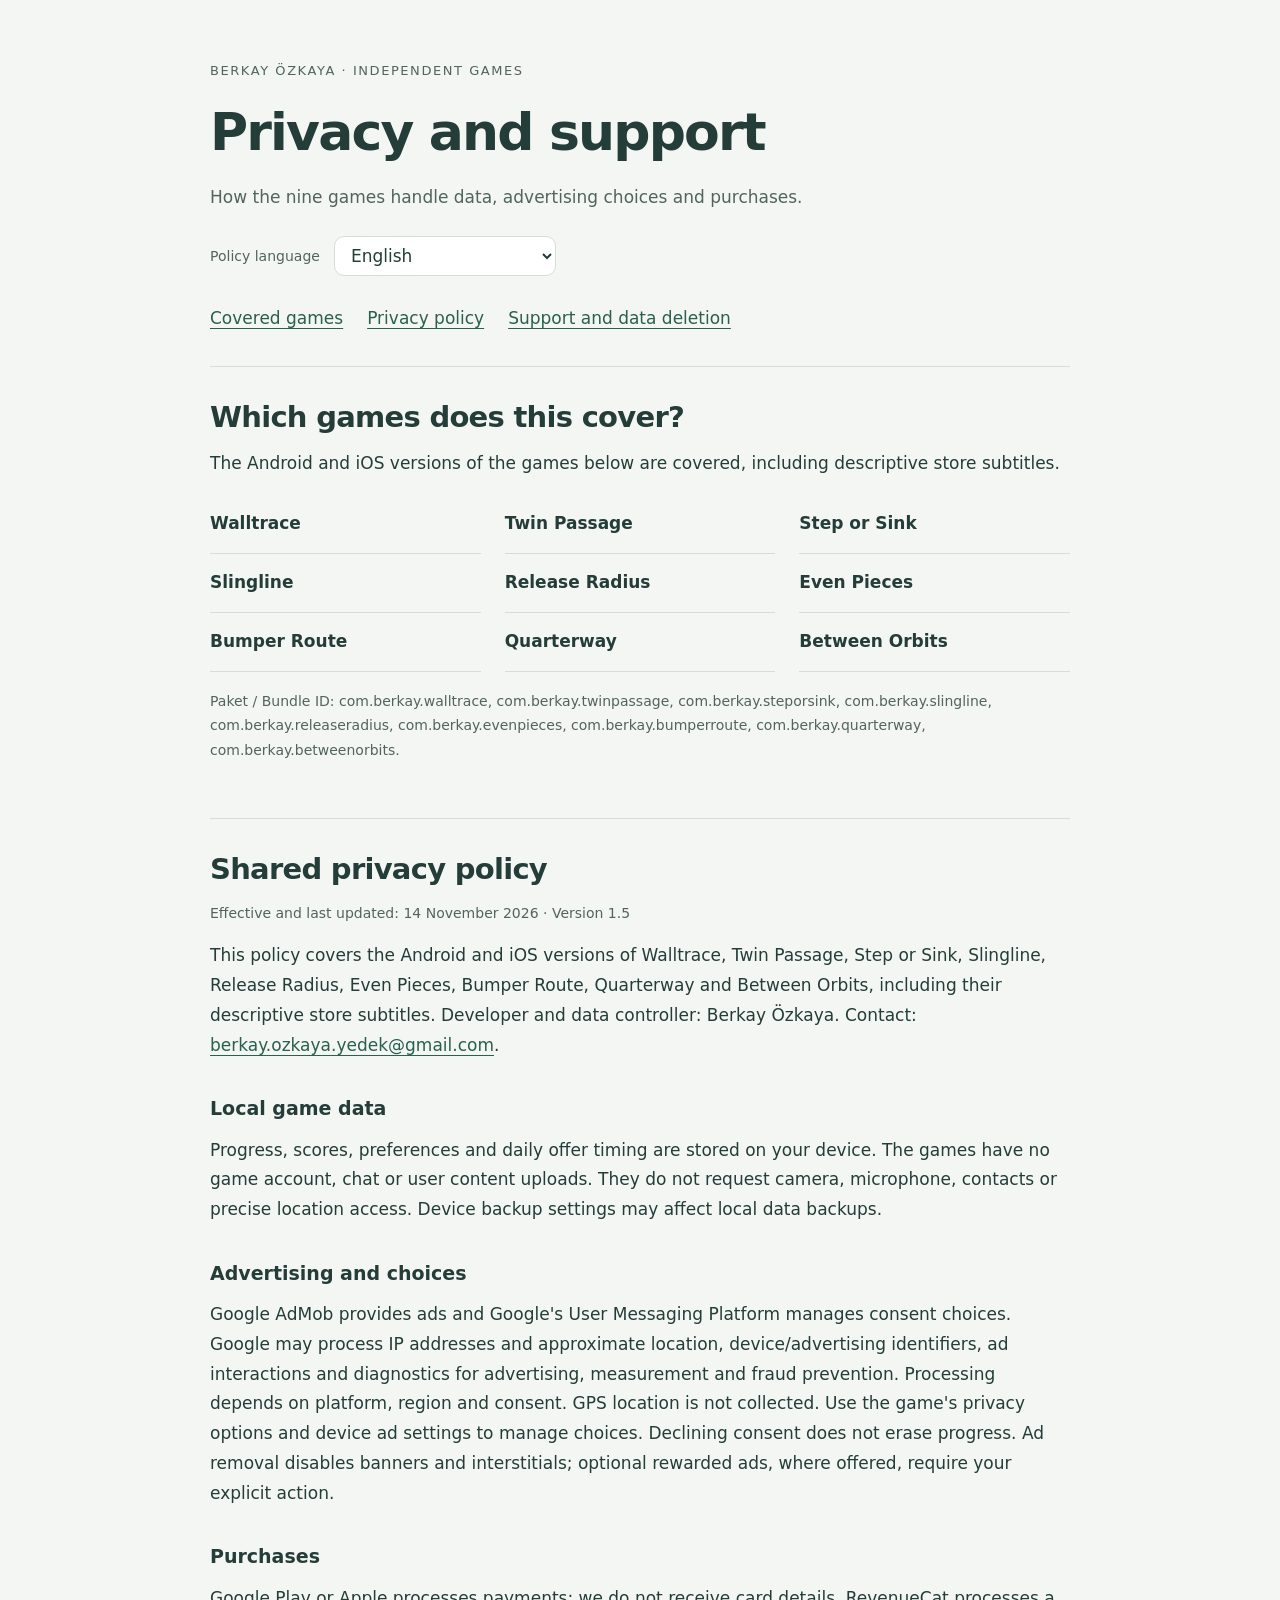
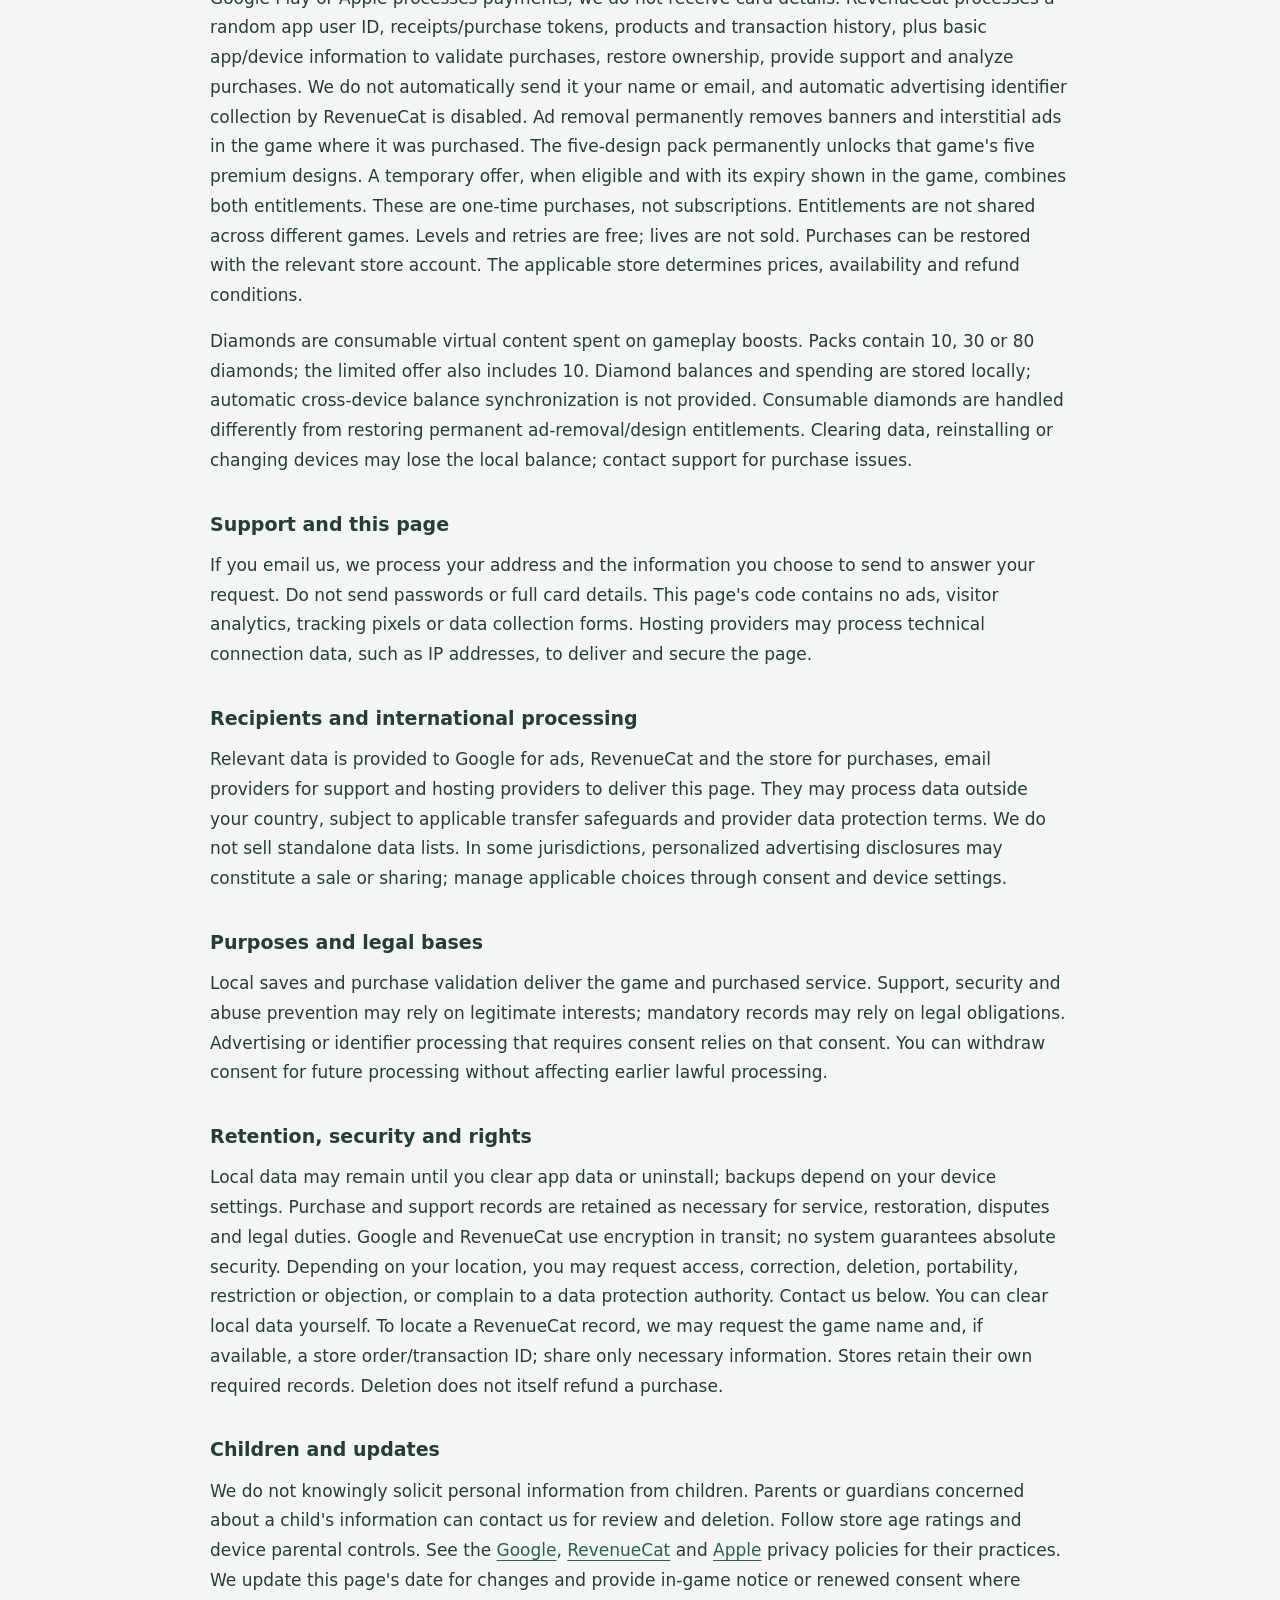
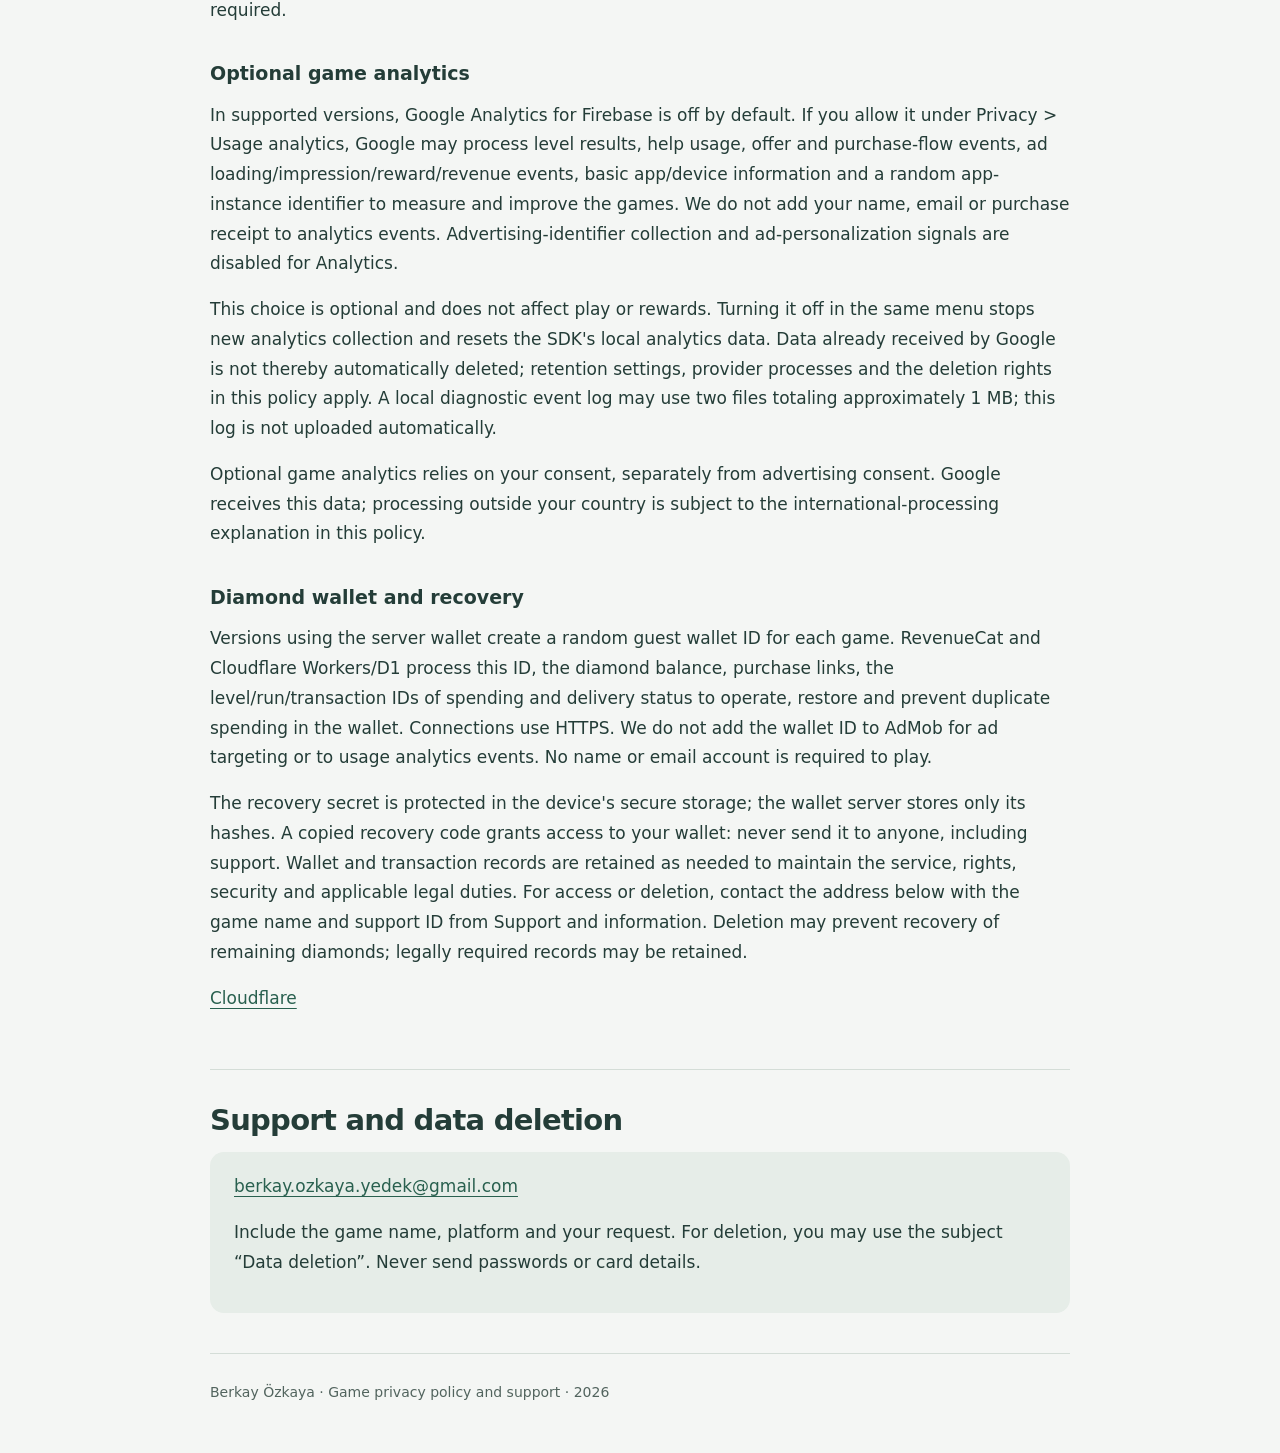
==== commit bd8a6d5b: "docs: restore ten-language arcade privacy and diamond disclosures" ====
--- a/arcade-privacy/index.html
+++ b/arcade-privacy/index.html
@@ -30,7 +30,7 @@
 </section>
 <section class="policy" lang="tr" id="gizlilik" aria-labelledby="politika-baslik">
  <h2 id="politika-baslik">Ortak gizlilik politikası</h2>
- <p class="meta">Son güncelleme ve yürürlük tarihi: 14 Kasım 2026 · Sürüm 1.4</p>
+ <p class="meta">Son güncelleme ve yürürlük tarihi: 14 Kasım 2026 · Sürüm 1.5</p>
  <p>Geliştirici ve bu oyunlar bakımından veri sorumlusu Berkay Özkaya'dır. İletişim: <a href="mailto:berkay.ozkaya.yedek@gmail.com">berkay.ozkaya.yedek@gmail.com</a>. Bu politika, oyunları ve bu destek sayfasını kullanırken verilerin nasıl işlendiğini açıklar.</p>
  <h3>1. Oyun kayıtları ve izinler</h3>
  <p>Bölüm ilerlemesi, rekorlar, tercihler ve günlük teklif süresi cihazınızda saklanır. Bu oyunlarda oyun hesabı, sohbet veya kullanıcı içeriği yükleme özelliği bulunmaz. Kamera, mikrofon, kişiler veya hassas konum izni istenmez. İşletim sisteminizin yedekleme ayarları yerel verilerin yedeklenmesini etkileyebilir.</p>
@@ -54,10 +54,10 @@
  <p>Çocuklardan bilerek kişisel bilgi istemeyiz. Ebeveyn veya vasi olarak bir çocuğa ait bilgilerin işlendiğini düşünüyorsanız silme ve inceleme talebi için bize ulaşın. Mağazadaki yaş derecelendirmesini ve cihazın ebeveyn kontrollerini dikkate alın.</p>
  <h3>10. Sağlayıcı politikaları ve güncellemeler</h3>
  <p><a href="https://policies.google.com/privacy">Google gizlilik politikası</a>, <a href="https://www.revenuecat.com/privacy">RevenueCat gizlilik politikası</a> ve <a href="https://www.apple.com/legal/privacy/">Apple gizlilik politikası</a>, bu sağlayıcıların kendi işlemlerini açıklar. Önemli değişikliklerde bu sayfanın tarihini günceller, gerektiğinde oyun içinde bildirim veya yeni izin sunarız.</p>
-<h3>İsteğe bağlı oyun analizi</h3><p>Destekleyen sürümlerde Google Analytics for Firebase başlangıçta kapalıdır. Gizlilik &gt; Kullanım analizi bölümünde izin verirseniz bölüm sonuçları, yardım kullanımı, teklif ve satın alım akışı olayları, reklam yükleme/gösterim/ödül/gelir olayları, temel uygulama/cihaz bilgileri ve rastgele uygulama örneği kimliği Google tarafından oyunları geliştirmek ve ölçmek için işlenebilir. Analiz olaylarına adınız, e-postanız veya satın alım fişiniz eklenmez. Analytics için reklam kimliği toplama ve reklam kişiselleştirme sinyalleri kapalıdır.</p><p>Bu tercih isteğe bağlıdır; oyun ve ödüller etkilenmez. Aynı menüden kapattığınızda yeni analiz toplama durdurulur ve SDK&#x27;nin yerel analiz verileri sıfırlanır. Önceden Google&#x27;a ulaşan veriler otomatik olarak silinmiş sayılmaz; saklama ayarları, sağlayıcı süreçleri ve bu politikadaki silme hakları geçerlidir. Reklam/yardım tanılaması için cihazda iki dosyayla sınırlı, toplam yaklaşık 1 MB&#x27;lık yerel olay günlüğü tutulabilir; bu günlük otomatik olarak yüklenmez.</p><p>İsteğe bağlı oyun analizi için işleme dayanağı verdiğiniz izindir; bu tercih reklam izinlerinden ayrıdır. Bu verilerin alıcısı Google&#x27;dır ve yurt dışında işlenmeleri bu politikanın aktarım açıklamalarına tabidir.</p></section>
+<h3>İsteğe bağlı oyun analizi</h3><p>Destekleyen sürümlerde Google Analytics for Firebase başlangıçta kapalıdır. Gizlilik &gt; Kullanım analizi bölümünde izin verirseniz bölüm sonuçları, yardım kullanımı, teklif ve satın alım akışı olayları, reklam yükleme/gösterim/ödül/gelir olayları, temel uygulama/cihaz bilgileri ve rastgele uygulama örneği kimliği Google tarafından oyunları geliştirmek ve ölçmek için işlenebilir. Analiz olaylarına adınız, e-postanız veya satın alım fişiniz eklenmez. Analytics için reklam kimliği toplama ve reklam kişiselleştirme sinyalleri kapalıdır.</p><p>Bu tercih isteğe bağlıdır; oyun ve ödüller etkilenmez. Aynı menüden kapattığınızda yeni analiz toplama durdurulur ve SDK&#x27;nin yerel analiz verileri sıfırlanır. Önceden Google&#x27;a ulaşan veriler otomatik olarak silinmiş sayılmaz; saklama ayarları, sağlayıcı süreçleri ve bu politikadaki silme hakları geçerlidir. Reklam/yardım tanılaması için cihazda iki dosyayla sınırlı, toplam yaklaşık 1 MB&#x27;lık yerel olay günlüğü tutulabilir; bu günlük otomatik olarak yüklenmez.</p><p>İsteğe bağlı oyun analizi için işleme dayanağı verdiğiniz izindir; bu tercih reklam izinlerinden ayrıdır. Bu verilerin alıcısı Google&#x27;dır ve yurt dışında işlenmeleri bu politikanın aktarım açıklamalarına tabidir.</p><h3>Elmas cüzdanı ve kurtarma</h3><p>Sunucu cüzdanını kullanan sürümlerde her oyun için rastgele bir misafir cüzdan kimliği oluşturulur. Bu kimlik, elmas bakiyesi, satın alma bağlantıları, harcamanın bölüm/deneme/işlem kimlikleri ve teslim durumu; cüzdanı çalıştırmak, çift harcamayı önlemek ve geri yüklemek için RevenueCat ve Cloudflare Workers/D1 tarafından işlenir. Bağlantılar HTTPS kullanır. Cüzdan kimliğini reklam hedefleme amacıyla AdMob&#x27;a veya kullanım analizi olaylarına eklemeyiz. Ad veya e-posta ile oyun hesabı açmanız gerekmez.</p><p>Kurtarma sırrı cihazın güvenli deposunda korunur; cüzdan sunucusu yalnız özetlerini saklar. Kopyaladığınız kurtarma kodu cüzdanınıza erişim verir: kimseye, destek ekibine dahi göndermeyin. Cüzdan ve işlem kayıtları hizmeti, hakları, güvenliği ve geçerli yasal yükümlülükleri sürdürmek için gerekli olduğu sürece tutulur. Erişim veya silme talebi için oyun adı ve Destek ve bilgiler ekranındaki destek kimliğiyle aşağıdaki adrese ulaşın. Silme, kalan elmasların kurtarılmasını engelleyebilir; kanunen tutulması gereken kayıtlar saklanabilir.</p><p><a href="https://www.cloudflare.com/privacypolicy/">Cloudflare</a></p></section>
 <section class="policy" id="privacy" lang="en" aria-labelledby="english-title">
  <h2 id="english-title">Shared privacy policy</h2>
- <p class="meta">Effective and last updated: 14 November 2026 · Version 1.4</p>
+ <p class="meta">Effective and last updated: 14 November 2026 · Version 1.5</p>
  <p>This policy covers the Android and iOS versions of Walltrace, Twin Passage, Step or Sink, Slingline, Release Radius, Even Pieces, Bumper Route, Quarterway and Between Orbits, including their descriptive store subtitles. Developer and data controller: Berkay Özkaya. Contact: <a href="mailto:berkay.ozkaya.yedek@gmail.com">berkay.ozkaya.yedek@gmail.com</a>.</p>
  <h3>Local game data</h3>
  <p>Progress, scores, preferences and daily offer timing are stored on your device. The games have no game account, chat or user content uploads. They do not request camera, microphone, contacts or precise location access. Device backup settings may affect local data backups.</p>
@@ -75,10 +75,10 @@
  <p>Local data may remain until you clear app data or uninstall; backups depend on your device settings. Purchase and support records are retained as necessary for service, restoration, disputes and legal duties. Google and RevenueCat use encryption in transit; no system guarantees absolute security. Depending on your location, you may request access, correction, deletion, portability, restriction or objection, or complain to a data protection authority. Contact us below. You can clear local data yourself. To locate a RevenueCat record, we may request the game name and, if available, a store order/transaction ID; share only necessary information. Stores retain their own required records. Deletion does not itself refund a purchase.</p>
  <h3>Children and updates</h3>
  <p>We do not knowingly solicit personal information from children. Parents or guardians concerned about a child's information can contact us for review and deletion. Follow store age ratings and device parental controls. See the <a href="https://policies.google.com/privacy">Google</a>, <a href="https://www.revenuecat.com/privacy">RevenueCat</a> and <a href="https://www.apple.com/legal/privacy/">Apple</a> privacy policies for their practices. We update this page's date for changes and provide in-game notice or renewed consent where required.</p>
-<h3>Optional game analytics</h3><p>In supported versions, Google Analytics for Firebase is off by default. If you allow it under Privacy &gt; Usage analytics, Google may process level results, help usage, offer and purchase-flow events, ad loading/impression/reward/revenue events, basic app/device information and a random app-instance identifier to measure and improve the games. We do not add your name, email or purchase receipt to analytics events. Advertising-identifier collection and ad-personalization signals are disabled for Analytics.</p><p>This choice is optional and does not affect play or rewards. Turning it off in the same menu stops new analytics collection and resets the SDK&#x27;s local analytics data. Data already received by Google is not thereby automatically deleted; retention settings, provider processes and the deletion rights in this policy apply. A local diagnostic event log may use two files totaling approximately 1 MB; this log is not uploaded automatically.</p><p>Optional game analytics relies on your consent, separately from advertising consent. Google receives this data; processing outside your country is subject to the international-processing explanation in this policy.</p></section>
+<h3>Optional game analytics</h3><p>In supported versions, Google Analytics for Firebase is off by default. If you allow it under Privacy &gt; Usage analytics, Google may process level results, help usage, offer and purchase-flow events, ad loading/impression/reward/revenue events, basic app/device information and a random app-instance identifier to measure and improve the games. We do not add your name, email or purchase receipt to analytics events. Advertising-identifier collection and ad-personalization signals are disabled for Analytics.</p><p>This choice is optional and does not affect play or rewards. Turning it off in the same menu stops new analytics collection and resets the SDK&#x27;s local analytics data. Data already received by Google is not thereby automatically deleted; retention settings, provider processes and the deletion rights in this policy apply. A local diagnostic event log may use two files totaling approximately 1 MB; this log is not uploaded automatically.</p><p>Optional game analytics relies on your consent, separately from advertising consent. Google receives this data; processing outside your country is subject to the international-processing explanation in this policy.</p><h3>Diamond wallet and recovery</h3><p>Versions using the server wallet create a random guest wallet ID for each game. RevenueCat and Cloudflare Workers/D1 process this ID, the diamond balance, purchase links, the level/run/transaction IDs of spending and delivery status to operate, restore and prevent duplicate spending in the wallet. Connections use HTTPS. We do not add the wallet ID to AdMob for ad targeting or to usage analytics events. No name or email account is required to play.</p><p>The recovery secret is protected in the device&#x27;s secure storage; the wallet server stores only its hashes. A copied recovery code grants access to your wallet: never send it to anyone, including support. Wallet and transaction records are retained as needed to maintain the service, rights, security and applicable legal duties. For access or deletion, contact the address below with the game name and support ID from Support and information. Deletion may prevent recovery of remaining diamonds; legally required records may be retained.</p><p><a href="https://www.cloudflare.com/privacypolicy/">Cloudflare</a></p></section>
 <section class="policy" id="policy-fr" lang="fr" aria-labelledby="title-fr">
 <h2 id="title-fr">Politique de confidentialité commune</h2>
-<p class="meta">Entrée en vigueur et mise à jour : 14 novembre 2026 · Version 1.4</p>
+<p class="meta">Entrée en vigueur et mise à jour : 14 novembre 2026 · Version 1.5</p>
 <p>Cette politique couvre les versions Android et iOS des neuf jeux indiqués ci-dessus, y compris leurs sous-titres descriptifs en boutique. Développeur et responsable du traitement : Berkay Özkaya. Contact : <a href="mailto:berkay.ozkaya.yedek@gmail.com">berkay.ozkaya.yedek@gmail.com</a>.</p>
 <h3>Données locales du jeu</h3>
 <p>La progression, les scores, les préférences et la durée de l’offre quotidienne sont enregistrés sur votre appareil. Les jeux ne proposent ni compte de jeu, ni discussion, ni téléversement de contenu utilisateur. Ils ne demandent pas l’accès à la caméra, au microphone, aux contacts ou à la position précise. Les réglages de sauvegarde de l’appareil peuvent influer sur les copies des données locales.</p>
@@ -101,10 +101,14 @@
 <p>Dans les versions compatibles, Google Analytics for Firebase est désactivé par défaut. Avec votre accord dans Confidentialité &gt; Analyse d’utilisation, Google peut traiter les résultats des niveaux, l’utilisation des aides, les événements d’offre et de parcours d’achat, les chargements/affichages/récompenses/revenus publicitaires, des informations de base sur l’application et l’appareil et un identifiant aléatoire d’instance d’application pour mesurer et améliorer les jeux. Nous n’ajoutons ni nom, ni e-mail, ni reçu d’achat aux événements. La collecte d’identifiants publicitaires et les signaux de personnalisation publicitaire sont désactivés pour Analytics.</p>
 <p>Ce choix est facultatif et n’affecte ni le jeu ni les récompenses. Le désactiver dans le même menu arrête la nouvelle collecte et réinitialise les données d’analyse locales du SDK. Les données déjà reçues par Google ne sont pas automatiquement effacées ; les paramètres de conservation, les procédures du fournisseur et vos droits de suppression s’appliquent. Un journal de diagnostic local peut occuper deux fichiers d’environ 1 Mo au total ; il n’est pas envoyé automatiquement.</p>
 <p>L’analyse facultative du jeu repose sur votre consentement, distinct du consentement publicitaire. Google reçoit ces données ; leur traitement hors de votre pays relève des explications sur les transferts internationaux de cette politique.</p>
+<h3>Portefeuille de diamants et récupération</h3>
+<p>Les versions utilisant le portefeuille serveur créent un identifiant invité aléatoire par jeu. RevenueCat et Cloudflare Workers/D1 traitent cet identifiant, le solde, les liens d&#x27;achat, les identifiants de niveau, de tentative et de transaction ainsi que la livraison pour gérer et restaurer le portefeuille et empêcher les doubles dépenses. Les connexions utilisent HTTPS. Cet identifiant n&#x27;est ajouté ni à AdMob pour le ciblage publicitaire ni aux événements d&#x27;analyse d&#x27;utilisation. Aucun compte nominatif ou e-mail n&#x27;est requis pour jouer.</p>
+<p>Le secret de récupération est protégé dans le stockage sécurisé du téléphone ; le serveur n&#x27;en conserve que des empreintes. Le code copié donne accès au portefeuille : ne l&#x27;envoyez à personne, même à l&#x27;assistance. Les dossiers sont conservés selon les besoins du service, des droits, de la sécurité et des obligations légales. Pour un accès ou une suppression, écrivez ci-dessous avec le jeu et l&#x27;identifiant d&#x27;assistance de l&#x27;écran Assistance et informations. La suppression peut empêcher de récupérer les diamants restants ; les dossiers légalement requis peuvent être conservés.</p>
+<p><a href="https://www.cloudflare.com/privacypolicy/">Cloudflare</a></p>
 <p class="meta"><a href="https://policies.google.com/privacy">Google</a> · <a href="https://www.revenuecat.com/privacy">RevenueCat</a> · <a href="https://www.apple.com/legal/privacy/">Apple</a></p></section>
 <section class="policy" id="policy-it" lang="it" aria-labelledby="title-it">
 <h2 id="title-it">Informativa sulla privacy comune</h2>
-<p class="meta">Data di efficacia e ultimo aggiornamento: 14 novembre 2026 · Versione 1.4</p>
+<p class="meta">Data di efficacia e ultimo aggiornamento: 14 novembre 2026 · Versione 1.5</p>
 <p>Questa informativa riguarda le versioni Android e iOS dei nove giochi elencati sopra, compresi i sottotitoli descrittivi negli store. Sviluppatore e titolare del trattamento: Berkay Özkaya. Contatto: <a href="mailto:berkay.ozkaya.yedek@gmail.com">berkay.ozkaya.yedek@gmail.com</a>.</p>
 <h3>Dati locali del gioco</h3>
 <p>Progressi, punteggi, preferenze e durata dell’offerta giornaliera sono salvati sul dispositivo. I giochi non includono un account di gioco, una chat o il caricamento di contenuti degli utenti. Non richiedono accesso a fotocamera, microfono, contatti o posizione precisa. Le impostazioni di backup del dispositivo possono influire sulle copie dei dati locali.</p>
@@ -127,10 +131,14 @@
 <p>Nelle versioni supportate, Google Analytics for Firebase è disattivato per impostazione predefinita. Con il consenso in Privacy &gt; Analisi d’uso, Google può trattare risultati dei livelli, uso degli aiuti, eventi di offerte e percorso d’acquisto, caricamenti/visualizzazioni/premi/ricavi pubblicitari, informazioni di base su app e dispositivo e un identificatore casuale dell’istanza dell’app per misurare e migliorare i giochi. Non aggiungiamo nome, e-mail o ricevute d’acquisto agli eventi. Per Analytics sono disattivati la raccolta di identificatori pubblicitari e i segnali di personalizzazione degli annunci.</p>
 <p>La scelta è facoltativa e non influisce sul gioco né sui premi. Disattivandola nello stesso menu si interrompe la nuova raccolta e si azzerano i dati analitici locali del SDK. I dati già ricevuti da Google non vengono eliminati automaticamente: valgono le impostazioni di conservazione, le procedure del fornitore e i diritti di cancellazione. Un registro diagnostico locale può usare due file per circa 1 MB totale e non viene caricato automaticamente.</p>
 <p>L’analisi facoltativa del gioco si basa sul tuo consenso, distinto dal consenso pubblicitario. Google riceve questi dati; il trattamento al di fuori del tuo paese è soggetto alle spiegazioni sui trasferimenti internazionali contenute in questa informativa.</p>
+<h3>Portafoglio diamanti e recupero</h3>
+<p>Le versioni con portafoglio sul server creano un identificatore ospite casuale per ogni gioco. RevenueCat e Cloudflare Workers/D1 trattano identificatore, saldo, collegamenti agli acquisti, identificatori di livello, tentativo e transazione e stato di consegna per gestire e recuperare il portafoglio ed evitare doppie spese. Le connessioni usano HTTPS. Non aggiungiamo l&#x27;identificatore ad AdMob per pubblicità mirata né agli eventi di analisi d&#x27;uso. Per giocare non è richiesto un account con nome o e-mail.</p>
+<p>Il segreto di recupero è protetto nell&#x27;archivio sicuro del dispositivo; il server ne conserva solo gli hash. Il codice copiato permette di accedere al portafoglio: non inviarlo a nessuno, nemmeno all&#x27;assistenza. I registri sono conservati secondo le necessità del servizio, dei diritti, della sicurezza e degli obblighi legali. Per accesso o cancellazione, contatta l&#x27;indirizzo sotto con il gioco e l&#x27;identificatore di assistenza da Assistenza e informazioni. La cancellazione può impedire il recupero dei diamanti rimasti; i dati richiesti dalla legge possono essere conservati.</p>
+<p><a href="https://www.cloudflare.com/privacypolicy/">Cloudflare</a></p>
 <p class="meta"><a href="https://policies.google.com/privacy">Google</a> · <a href="https://www.revenuecat.com/privacy">RevenueCat</a> · <a href="https://www.apple.com/legal/privacy/">Apple</a></p></section>
 <section class="policy" id="policy-de" lang="de" aria-labelledby="title-de">
 <h2 id="title-de">Gemeinsame Datenschutzerklärung</h2>
-<p class="meta">Gültig seit und zuletzt aktualisiert: 14. November 2026 · Version 1.4</p>
+<p class="meta">Gültig seit und zuletzt aktualisiert: 14. November 2026 · Version 1.5</p>
 <p>Diese Erklärung gilt für die Android- und iOS-Versionen der neun oben genannten Spiele einschließlich ihrer beschreibenden Untertitel im Store. Entwickler und Verantwortlicher für die Datenverarbeitung: Berkay Özkaya. Kontakt: <a href="mailto:berkay.ozkaya.yedek@gmail.com">berkay.ozkaya.yedek@gmail.com</a>.</p>
 <h3>Lokale Spieldaten</h3>
 <p>Fortschritt, Punktestände, Einstellungen und die Laufzeit des täglichen Angebots werden auf deinem Gerät gespeichert. Die Spiele bieten weder ein Spielkonto noch Chat oder das Hochladen von Nutzerinhalten. Sie fordern keinen Zugriff auf Kamera, Mikrofon, Kontakte oder den genauen Standort an. Die Sicherungseinstellungen des Geräts können lokale Datensicherungen beeinflussen.</p>
@@ -153,10 +161,14 @@
 <p>In unterstützten Versionen ist Google Analytics for Firebase standardmäßig ausgeschaltet. Mit deiner Zustimmung unter Datenschutz &gt; Nutzungsanalyse kann Google Levelergebnisse, Hilfenutzung, Angebots- und Kaufablaufereignisse, Werbelade-/Einblendungs-/Belohnungs-/Umsatzereignisse, grundlegende App-/Geräteinformationen und eine zufällige App-Instanzkennung verarbeiten, um die Spiele zu messen und zu verbessern. Name, E-Mail und Kaufbelege werden den Analyseereignissen nicht hinzugefügt. Werbekennungen und Signale zur Anzeigenpersonalisierung sind für Analytics deaktiviert.</p>
 <p>Die Wahl ist freiwillig und beeinflusst weder Spiel noch Belohnungen. Ausschalten im selben Menü beendet neue Analysedatenerfassung und setzt die lokalen Analysedaten des SDK zurück. Bereits bei Google eingegangene Daten werden dadurch nicht automatisch gelöscht; Aufbewahrungseinstellungen, Anbieterprozesse und Löschrechte gelten weiter. Ein lokales Diagnoseprotokoll kann zwei Dateien mit zusammen etwa 1 MB umfassen und wird nicht automatisch hochgeladen.</p>
 <p>Die freiwillige Spielanalyse beruht auf deiner Einwilligung, die von der Werbeeinwilligung getrennt ist. Google erhält diese Daten; für die Verarbeitung außerhalb deines Landes gelten die Erläuterungen zu internationalen Übermittlungen in dieser Erklärung.</p>
+<h3>Diamantenkonto und Wiederherstellung</h3>
+<p>Versionen mit Serverkonto erzeugen pro Spiel eine zufällige Gastkennung. RevenueCat und Cloudflare Workers/D1 verarbeiten diese Kennung, Guthaben, Kaufzuordnungen, Level-, Versuch- und Transaktionskennungen sowie den Zustellstatus, um das Konto zu betreiben, wiederherzustellen und doppelte Ausgaben zu verhindern. Verbindungen nutzen HTTPS. Die Kennung wird weder für zielgerichtete Werbung an AdMob noch an Nutzungsanalyseereignisse angehängt. Zum Spielen ist kein Konto mit Name oder E-Mail erforderlich.</p>
+<p>Das Wiederherstellungsgeheimnis wird im sicheren Gerätespeicher geschützt; der Server speichert nur Hashwerte. Ein kopierter Wiederherstellungscode gewährt Zugriff auf dein Konto: sende ihn niemandem, auch nicht dem Support. Datensätze bleiben gespeichert, soweit Dienst, Rechte, Sicherheit und geltende gesetzliche Pflichten dies erfordern. Für Auskunft oder Löschung kontaktiere die Adresse unten mit Spielname und Supportkennung aus Support und Informationen. Löschung kann die Wiederherstellung übriger Diamanten verhindern; gesetzlich erforderliche Daten können erhalten bleiben.</p>
+<p><a href="https://www.cloudflare.com/privacypolicy/">Cloudflare</a></p>
 <p class="meta"><a href="https://policies.google.com/privacy">Google</a> · <a href="https://www.revenuecat.com/privacy">RevenueCat</a> · <a href="https://www.apple.com/legal/privacy/">Apple</a></p></section>
 <section class="policy" id="policy-es" lang="es" aria-labelledby="title-es">
 <h2 id="title-es">Política de privacidad compartida</h2>
-<p class="meta">Fecha de entrada en vigor y última actualización: 14 de noviembre de 2026 · Versión 1.4</p>
+<p class="meta">Fecha de entrada en vigor y última actualización: 14 de noviembre de 2026 · Versión 1.5</p>
 <p>Esta política se aplica a las versiones para Android e iOS de los nueve juegos indicados arriba, incluidos sus subtítulos descriptivos en las tiendas. Desarrollador y responsable del tratamiento: Berkay Özkaya. Contacto: <a href="mailto:berkay.ozkaya.yedek@gmail.com">berkay.ozkaya.yedek@gmail.com</a>.</p>
 <h3>Datos locales del juego</h3>
 <p>El progreso, las puntuaciones, las preferencias y la duración de la oferta diaria se guardan en el dispositivo. Los juegos no incluyen cuenta de juego, chat ni carga de contenido de usuarios. No solicitan acceso a la cámara, al micrófono, a los contactos ni a la ubicación precisa. La configuración de copias de seguridad del dispositivo puede afectar a las copias de los datos locales.</p>
@@ -179,10 +191,14 @@
 <p>En las versiones compatibles, Google Analytics for Firebase está desactivado inicialmente. Si lo permites en Privacidad &gt; Análisis de uso, Google puede procesar resultados de niveles, uso de ayudas, eventos de ofertas y del proceso de compra, carga/impresión/recompensa/ingresos de anuncios, información básica de la aplicación y el dispositivo y un identificador aleatorio de instancia para medir y mejorar los juegos. No añadimos tu nombre, correo ni recibos a los eventos. La recopilación de identificadores publicitarios y las señales de personalización están desactivadas para Analytics.</p>
 <p>Es opcional y no afecta al juego ni a las recompensas. Desactivarlo en el mismo menú detiene la nueva recopilación y restablece los datos analíticos locales del SDK. Los datos que Google ya haya recibido no se borran automáticamente; se aplican los ajustes de conservación, procesos del proveedor y derechos de eliminación. Puede mantenerse un registro de diagnóstico local de dos archivos, de aproximadamente 1 MB en total; no se sube automáticamente.</p>
 <p>El análisis opcional del juego se basa en tu consentimiento, separado del consentimiento publicitario. Google recibe estos datos; su tratamiento fuera de tu país está sujeto a la explicación sobre transferencias internacionales de esta política.</p>
+<h3>Cartera de diamantes y recuperación</h3>
+<p>Las versiones con cartera en el servidor crean un identificador de invitado aleatorio por juego. RevenueCat y Cloudflare Workers/D1 procesan el identificador, saldo, vínculos de compras, identificadores de nivel, intento y transacción y estado de entrega para gestionar y recuperar la cartera y evitar gastos duplicados. Las conexiones usan HTTPS. No añadimos el identificador a AdMob para anuncios dirigidos ni a eventos de análisis de uso. Para jugar no necesitas una cuenta con nombre o correo.</p>
+<p>El secreto de recuperación está protegido en el almacenamiento seguro del dispositivo; el servidor solo guarda sus hashes. El código copiado da acceso a tu cartera: no lo envíes a nadie, ni siquiera a soporte. Los registros se conservan según las necesidades del servicio, los derechos, la seguridad y las obligaciones legales. Para acceso o eliminación, escribe a la dirección inferior con el juego y el identificador de soporte de Ayuda e información. Eliminar los datos puede impedir recuperar los diamantes restantes; pueden conservarse registros exigidos legalmente.</p>
+<p><a href="https://www.cloudflare.com/privacypolicy/">Cloudflare</a></p>
 <p class="meta"><a href="https://policies.google.com/privacy">Google</a> · <a href="https://www.revenuecat.com/privacy">RevenueCat</a> · <a href="https://www.apple.com/legal/privacy/">Apple</a></p></section>
 <section class="policy" id="policy-zh-CN" lang="zh-CN" aria-labelledby="title-zh-CN">
 <h2 id="title-zh-CN">共同隐私政策</h2>
-<p class="meta">生效及最后更新日期：2026年11月14日 · 版本1.4</p>
+<p class="meta">生效及最后更新日期：2026年11月14日 · 版本1.5</p>
 <p>本政策适用于上方列出的九款游戏的Android和iOS版本，包括商店中使用的描述性副标题。开发者及数据控制者：Berkay Özkaya。联系邮箱：<a href="mailto:berkay.ozkaya.yedek@gmail.com">berkay.ozkaya.yedek@gmail.com</a>。</p>
 <h3>本地游戏数据</h3>
 <p>关卡进度、分数、偏好设置和每日优惠的计时数据保存在您的设备上。游戏不提供游戏账号、聊天或用户内容上传功能，不请求访问摄像头、麦克风、通讯录或精确位置。设备的备份设置可能影响本地数据备份。</p>
@@ -205,10 +221,14 @@
 <p>在支持的版本中，Google Analytics for Firebase 默认关闭。在“隐私 &gt; 使用情况分析”中同意后，Google 可处理关卡结果、帮助使用、优惠和购买流程事件、广告加载/展示/奖励/收入事件、基本应用及设备信息，以及随机的应用实例标识符，用于衡量和改进游戏。我们不会在分析事件中加入你的姓名、电子邮箱或购买收据。Analytics 的广告标识符收集和广告个性化信号均已关闭。</p>
 <p>此选项为自愿选择，不影响游戏或奖励。在同一菜单中关闭后，将停止新的分析数据收集，并重置 SDK 的本地分析数据。Google 已收到的数据不会因此自动删除；保留设置、服务商流程和本政策中的删除权利仍适用。本地诊断日志最多使用两个文件，总计约 1 MB；此日志不会自动上传。</p>
 <p>可选游戏分析以您的同意为依据，与广告同意分开管理。Google接收这些数据；在您所在国家以外进行的处理适用本政策关于跨境处理的说明。</p>
+<h3>钻石钱包与恢复</h3>
+<p>使用服务器钱包的版本会为每款游戏创建随机访客钱包标识符。RevenueCat 与 Cloudflare Workers/D1 处理该标识符、钻石余额、购买关联、消费对应的关卡、尝试及交易标识符和交付状态，用于运行及恢复钱包并防止重复扣款。连接使用 HTTPS。我们不会将钱包标识符提供给 AdMob 用于广告定向，也不会将其添加到使用情况分析事件。游戏不要求使用姓名或邮箱注册账号。</p>
+<p>恢复密钥保存在设备的安全存储中，钱包服务器只保存其哈希值。复制的恢复码能够访问钱包，请勿发给任何人，包括客服。钱包及交易记录仅在维持服务、权益、安全与履行适用法律义务所需期间保留。申请访问或删除时，请通过下方地址提供游戏名称及“支持与信息”页面中的支持标识符。删除可能导致剩余钻石无法恢复，法律要求的记录可能继续保留。</p>
+<p><a href="https://www.cloudflare.com/privacypolicy/">Cloudflare</a></p>
 <p class="meta"><a href="https://policies.google.com/privacy">Google</a> · <a href="https://www.revenuecat.com/privacy">RevenueCat</a> · <a href="https://www.apple.com/legal/privacy/">Apple</a></p></section>
 <section class="policy" id="policy-ja" lang="ja" aria-labelledby="title-ja">
 <h2 id="title-ja">共通プライバシーポリシー</h2>
-<p class="meta">施行日・最終更新日：2026年11月14日 · バージョン1.4</p>
+<p class="meta">施行日・最終更新日：2026年11月14日 · バージョン1.5</p>
 <p>本ポリシーは、上記9作品のAndroid版とiOS版に適用され、ストアで説明用の副題を使用する場合も含みます。開発者およびデータ管理者：Berkay Özkaya。連絡先：<a href="mailto:berkay.ozkaya.yedek@gmail.com">berkay.ozkaya.yedek@gmail.com</a>。</p>
 <h3>端末内のゲームデータ</h3>
 <p>進行状況、スコア、設定、毎日のオファーの残り時間は端末に保存されます。ゲームアカウント、チャット、ユーザーコンテンツのアップロード機能はありません。カメラ、マイク、連絡先、正確な位置情報へのアクセスは求めません。端末のバックアップ設定によって、ローカルデータのバックアップが変わる場合があります。</p>
@@ -231,10 +251,14 @@
 <p>対応するバージョンでは、Google Analytics for Firebase は初期状態でオフです。「プライバシー &gt; 利用状況の分析」で許可すると、ゲーム改善と測定のため、ステージ結果、ヘルプ利用、オファーと購入手順のイベント、広告の読み込み・表示・報酬・収益イベント、基本的なアプリ・端末情報、ランダムなアプリインスタンス識別子を Google が処理する場合があります。分析イベントに名前、メールアドレス、購入レシートは追加しません。Analytics の広告識別子収集と広告パーソナライズ信号は無効です。</p>
 <p>任意の設定で、ゲームや報酬に影響しません。同じメニューでオフにすると、新たな分析収集が停止し、SDK のローカル分析データがリセットされます。Google がすでに受信したデータは自動削除されず、保持設定、提供者の手続き、本ポリシーの削除権が適用されます。端末内の診断ログは最大2ファイル、合計約1 MBで、自動アップロードされません。</p>
 <p>任意のゲーム分析は、広告への同意とは別の同意に基づいて行います。Googleがこのデータを受け取り、国外での処理には本ポリシーの国際的なデータ処理に関する説明が適用されます。</p>
+<h3>ダイヤのウォレットと復元</h3>
+<p>サーバーのウォレットを使用するバージョンでは、ゲームごとにランダムなゲスト識別子を作成します。RevenueCat と Cloudflare Workers/D1 は、この識別子、残高、購入の関連付け、消費時のステージ・挑戦・取引識別子、付与状態を処理し、ウォレットの運用、復元、二重消費の防止に使用します。接続は HTTPS を使用します。この識別子を AdMob の広告ターゲティングや利用分析イベントに追加しません。プレイに名前やメールアドレスのアカウントは不要です。</p>
+<p>復元用の秘密情報は端末の安全なストレージに保護され、サーバーにはハッシュのみを保存します。コピーした復元コードでウォレットにアクセスできます。サポートを含め、誰にも送らないでください。記録はサービス、権利、安全性、適用される法的義務の維持に必要な期間保持します。開示・削除は、ゲーム名と「サポートと情報」にあるサポート識別子を添えて下記までご連絡ください。削除すると残りのダイヤを復元できなくなる場合があります。法律上必要な記録は保持されることがあります。</p>
+<p><a href="https://www.cloudflare.com/privacypolicy/">Cloudflare</a></p>
 <p class="meta"><a href="https://policies.google.com/privacy">Google</a> · <a href="https://www.revenuecat.com/privacy">RevenueCat</a> · <a href="https://www.apple.com/legal/privacy/">Apple</a></p></section>
 <section class="policy" id="policy-ko" lang="ko" aria-labelledby="title-ko">
 <h2 id="title-ko">공통 개인정보 처리방침</h2>
-<p class="meta">시행일 및 최종 수정일: 2026년 11월 14일 · 버전 1.4</p>
+<p class="meta">시행일 및 최종 수정일: 2026년 11월 14일 · 버전 1.5</p>
 <p>이 방침은 위에 나열된 아홉 게임의 Android 및 iOS 버전에 적용되며, 스토어에서 사용하는 설명용 부제도 포함합니다. 개발자 및 개인정보 처리 책임자: Berkay Özkaya. 연락처: <a href="mailto:berkay.ozkaya.yedek@gmail.com">berkay.ozkaya.yedek@gmail.com</a>.</p>
 <h3>기기에 저장되는 게임 데이터</h3>
 <p>진행 상황, 점수, 설정과 일일 할인 제안의 시간 정보는 기기에 저장됩니다. 게임 계정, 채팅 또는 사용자 콘텐츠 업로드 기능은 없습니다. 카메라, 마이크, 연락처나 정확한 위치에 대한 접근을 요청하지 않습니다. 기기의 백업 설정에 따라 로컬 데이터의 백업이 달라질 수 있습니다.</p>
@@ -257,10 +281,14 @@
 <p>지원 버전에서 Google Analytics for Firebase는 기본적으로 꺼져 있습니다. 개인정보 &gt; 사용 분석에서 허용하면 Google은 게임 측정 및 개선을 위해 단계 결과, 도움 사용, 제안 및 구매 과정 이벤트, 광고 로딩/노출/보상/수익 이벤트, 기본 앱·기기 정보와 무작위 앱 인스턴스 식별자를 처리할 수 있습니다. 분석 이벤트에 이름, 이메일 또는 구매 영수증을 추가하지 않습니다. Analytics의 광고 식별자 수집 및 광고 개인화 신호는 비활성화됩니다.</p>
 <p>선택 사항이며 플레이나 보상에 영향을 주지 않습니다. 같은 메뉴에서 끄면 새로운 분석 수집이 중단되고 SDK의 로컬 분석 데이터가 초기화됩니다. Google이 이미 받은 데이터가 자동 삭제되는 것은 아니며 보관 설정, 제공업체 절차 및 이 방침의 삭제 권리가 적용됩니다. 로컬 진단 로그는 파일 두 개, 총 약 1 MB로 제한되며 자동 업로드되지 않습니다.</p>
 <p>선택적 게임 분석은 광고 동의와 별도로 제공한 동의를 근거로 합니다. Google이 이 데이터를 수신하며, 국외 처리는 이 방침의 국제 데이터 처리 설명을 따릅니다.</p>
+<h3>다이아 지갑과 복구</h3>
+<p>서버 지갑을 사용하는 버전은 게임별로 무작위 게스트 지갑 식별자를 만듭니다. RevenueCat과 Cloudflare Workers/D1은 지갑 운영·복구와 중복 차감을 막기 위해 식별자, 다이아 잔액, 구매 연결, 차감의 단계·시도·거래 식별자 및 지급 상태를 처리합니다. 연결에는 HTTPS를 사용합니다. 이 식별자를 AdMob 광고 타기팅이나 사용 분석 이벤트에 추가하지 않습니다. 플레이에 이름이나 이메일 계정은 필요하지 않습니다.</p>
+<p>복구 비밀값은 기기의 보안 저장소에 보호되며 지갑 서버에는 해시만 저장됩니다. 복사한 복구 코드로 지갑에 접근할 수 있으므로 지원팀을 포함해 누구에게도 보내지 마세요. 기록은 서비스, 권리, 보안 및 관련 법적 의무를 유지하는 데 필요한 기간 보관됩니다. 열람·삭제는 게임 이름과 지원 및 정보 화면의 지원 식별자를 첨부하여 아래 주소로 요청하세요. 삭제하면 남은 다이아를 복구하지 못할 수 있으며 법적으로 필요한 기록은 보관될 수 있습니다.</p>
+<p><a href="https://www.cloudflare.com/privacypolicy/">Cloudflare</a></p>
 <p class="meta"><a href="https://policies.google.com/privacy">Google</a> · <a href="https://www.revenuecat.com/privacy">RevenueCat</a> · <a href="https://www.apple.com/legal/privacy/">Apple</a></p></section>
 <section class="policy" id="policy-pt-BR" lang="pt-BR" aria-labelledby="title-pt-BR">
 <h2 id="title-pt-BR">Política de privacidade compartilhada</h2>
-<p class="meta">Vigência e última atualização: 14 de novembro de 2026 · Versão 1.4</p>
+<p class="meta">Vigência e última atualização: 14 de novembro de 2026 · Versão 1.5</p>
 <p>Esta política abrange as versões Android e iOS dos nove jogos listados acima, inclusive seus subtítulos descritivos nas lojas. Desenvolvedor e controlador dos dados: Berkay Özkaya. Contato: <a href="mailto:berkay.ozkaya.yedek@gmail.com">berkay.ozkaya.yedek@gmail.com</a>.</p>
 <h3>Dados locais do jogo</h3>
 <p>O progresso, as pontuações, as preferências e a duração da oferta diária ficam armazenados no dispositivo. Os jogos não oferecem conta de jogo, chat nem envio de conteúdo de usuários. Não solicitam acesso à câmera, ao microfone, aos contatos nem à localização precisa. As configurações de backup do dispositivo podem afetar as cópias dos dados locais.</p>
@@ -283,6 +311,10 @@
 <p>Nas versões compatíveis, o Google Analytics para Firebase fica desativado por padrão. Com sua permissão em Privacidade &gt; Análise de uso, o Google pode processar resultados de níveis, uso de ajudas, eventos de ofertas e do fluxo de compra, carregamento/impressão/recompensa/receita de anúncios, informações básicas do app/dispositivo e um identificador aleatório da instância do app para medir e melhorar os jogos. Não adicionamos nome, e-mail ou recibos aos eventos. A coleta de identificadores de publicidade e os sinais de personalização de anúncios estão desativados para o Analytics.</p>
 <p>A escolha é opcional e não afeta o jogo nem as recompensas. Desativá-la no mesmo menu interrompe novas coletas e redefine os dados analíticos locais do SDK. Os dados já recebidos pelo Google não são apagados automaticamente; aplicam-se configurações de retenção, processos do fornecedor e direitos de exclusão. Um registro de diagnóstico local pode usar dois arquivos, com cerca de 1 MB no total, e não é enviado automaticamente.</p>
 <p>A análise opcional do jogo se baseia no seu consentimento, separado do consentimento para publicidade. O Google recebe esses dados; o processamento fora do seu país segue as explicações sobre transferências internacionais desta política.</p>
+<h3>Carteira de diamantes e recuperação</h3>
+<p>Versões com carteira no servidor criam um identificador de visitante aleatório por jogo. RevenueCat e Cloudflare Workers/D1 processam esse identificador, saldo, vínculos de compras, identificadores de nível, tentativa e transação e estado da entrega para operar e recuperar a carteira e impedir gastos duplicados. As conexões usam HTTPS. Não adicionamos o identificador ao AdMob para anúncios direcionados nem aos eventos de análise de uso. Não é necessário criar conta com nome ou e-mail para jogar.</p>
+<p>O segredo de recuperação é protegido no armazenamento seguro do aparelho; o servidor guarda apenas seus hashes. O código copiado dá acesso à carteira: não o envie a ninguém, nem ao suporte. Os registros são mantidos conforme necessário para o serviço, direitos, segurança e obrigações legais aplicáveis. Para acesso ou exclusão, escreva ao endereço abaixo com o jogo e o identificador de suporte da tela Suporte e informações. A exclusão pode impedir a recuperação dos diamantes restantes; registros legalmente exigidos podem ser mantidos.</p>
+<p><a href="https://www.cloudflare.com/privacypolicy/">Cloudflare</a></p>
 <p class="meta"><a href="https://policies.google.com/privacy">Google</a> · <a href="https://www.revenuecat.com/privacy">RevenueCat</a> · <a href="https://www.apple.com/legal/privacy/">Apple</a></p></section>
 <section id="destek" aria-labelledby="destek-baslik">
  <h2 id="destek-baslik" data-ui="6">Destek ve veri silme</h2>
